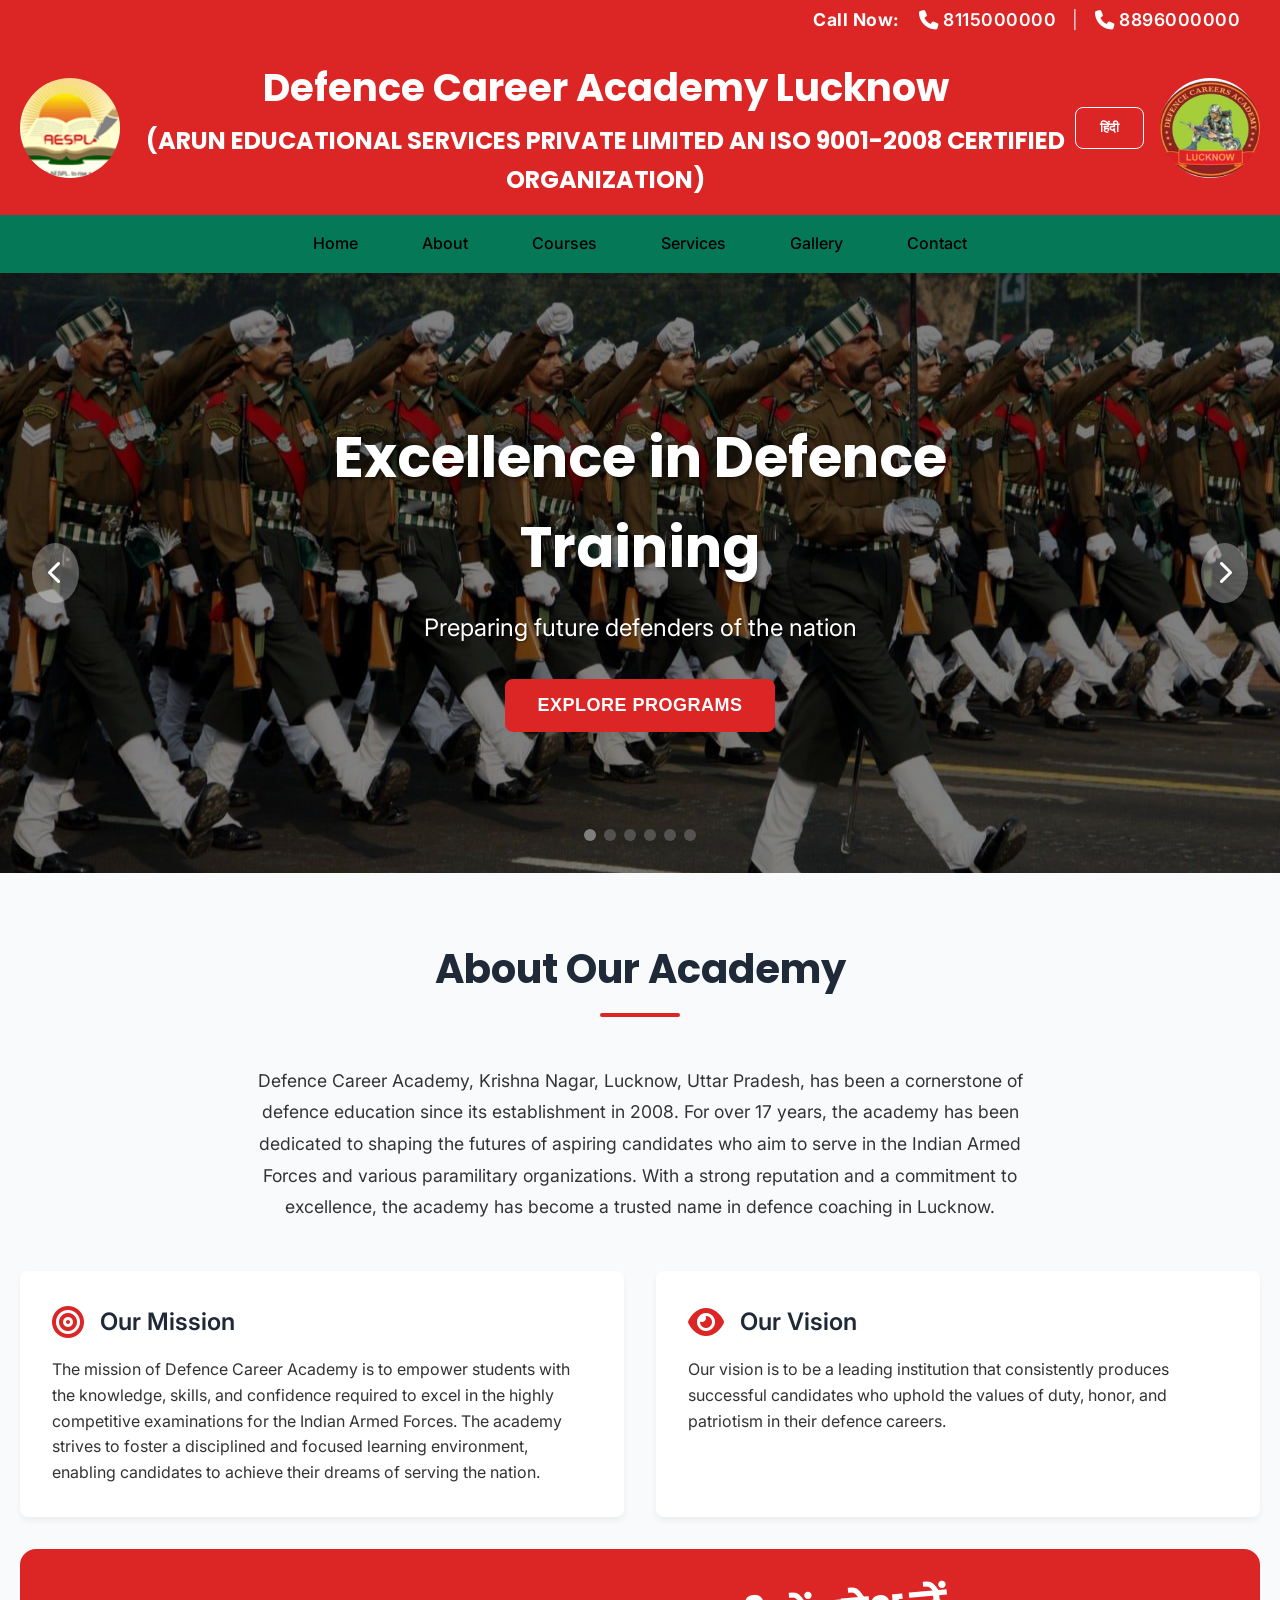
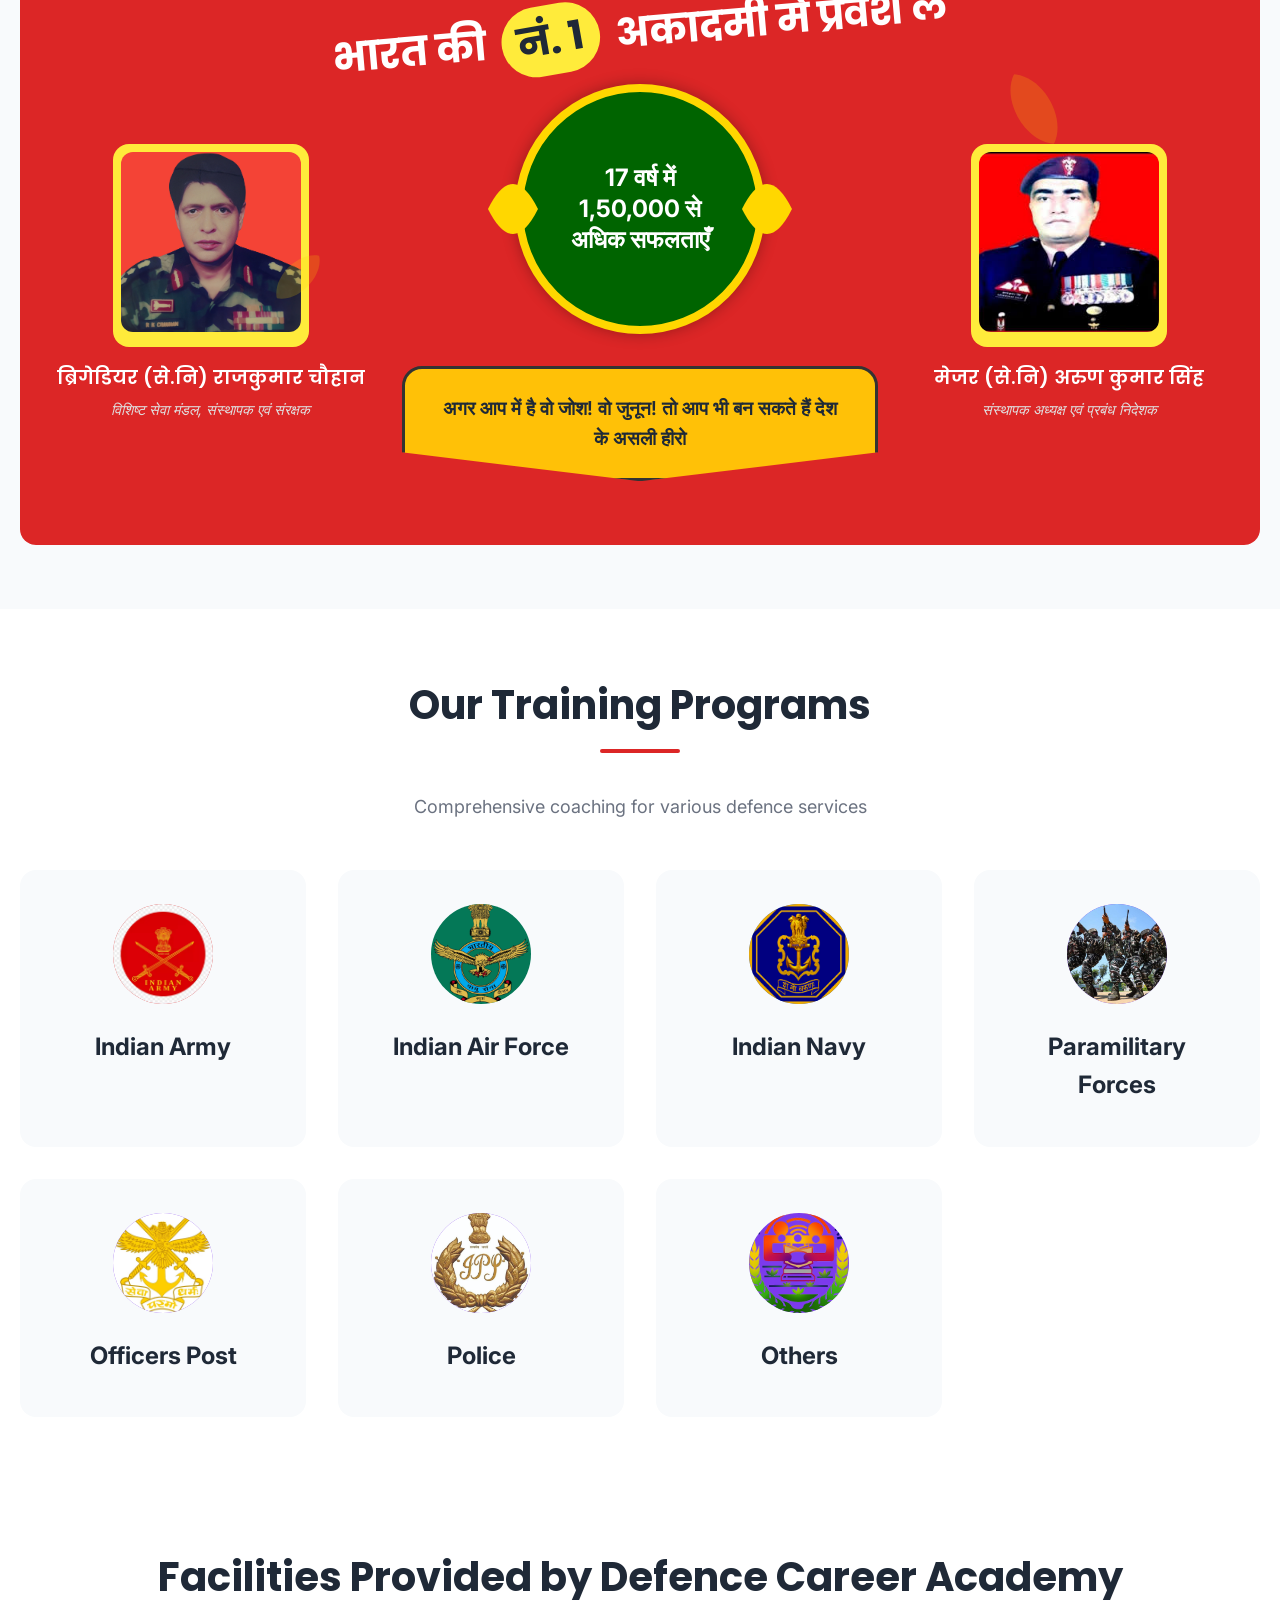
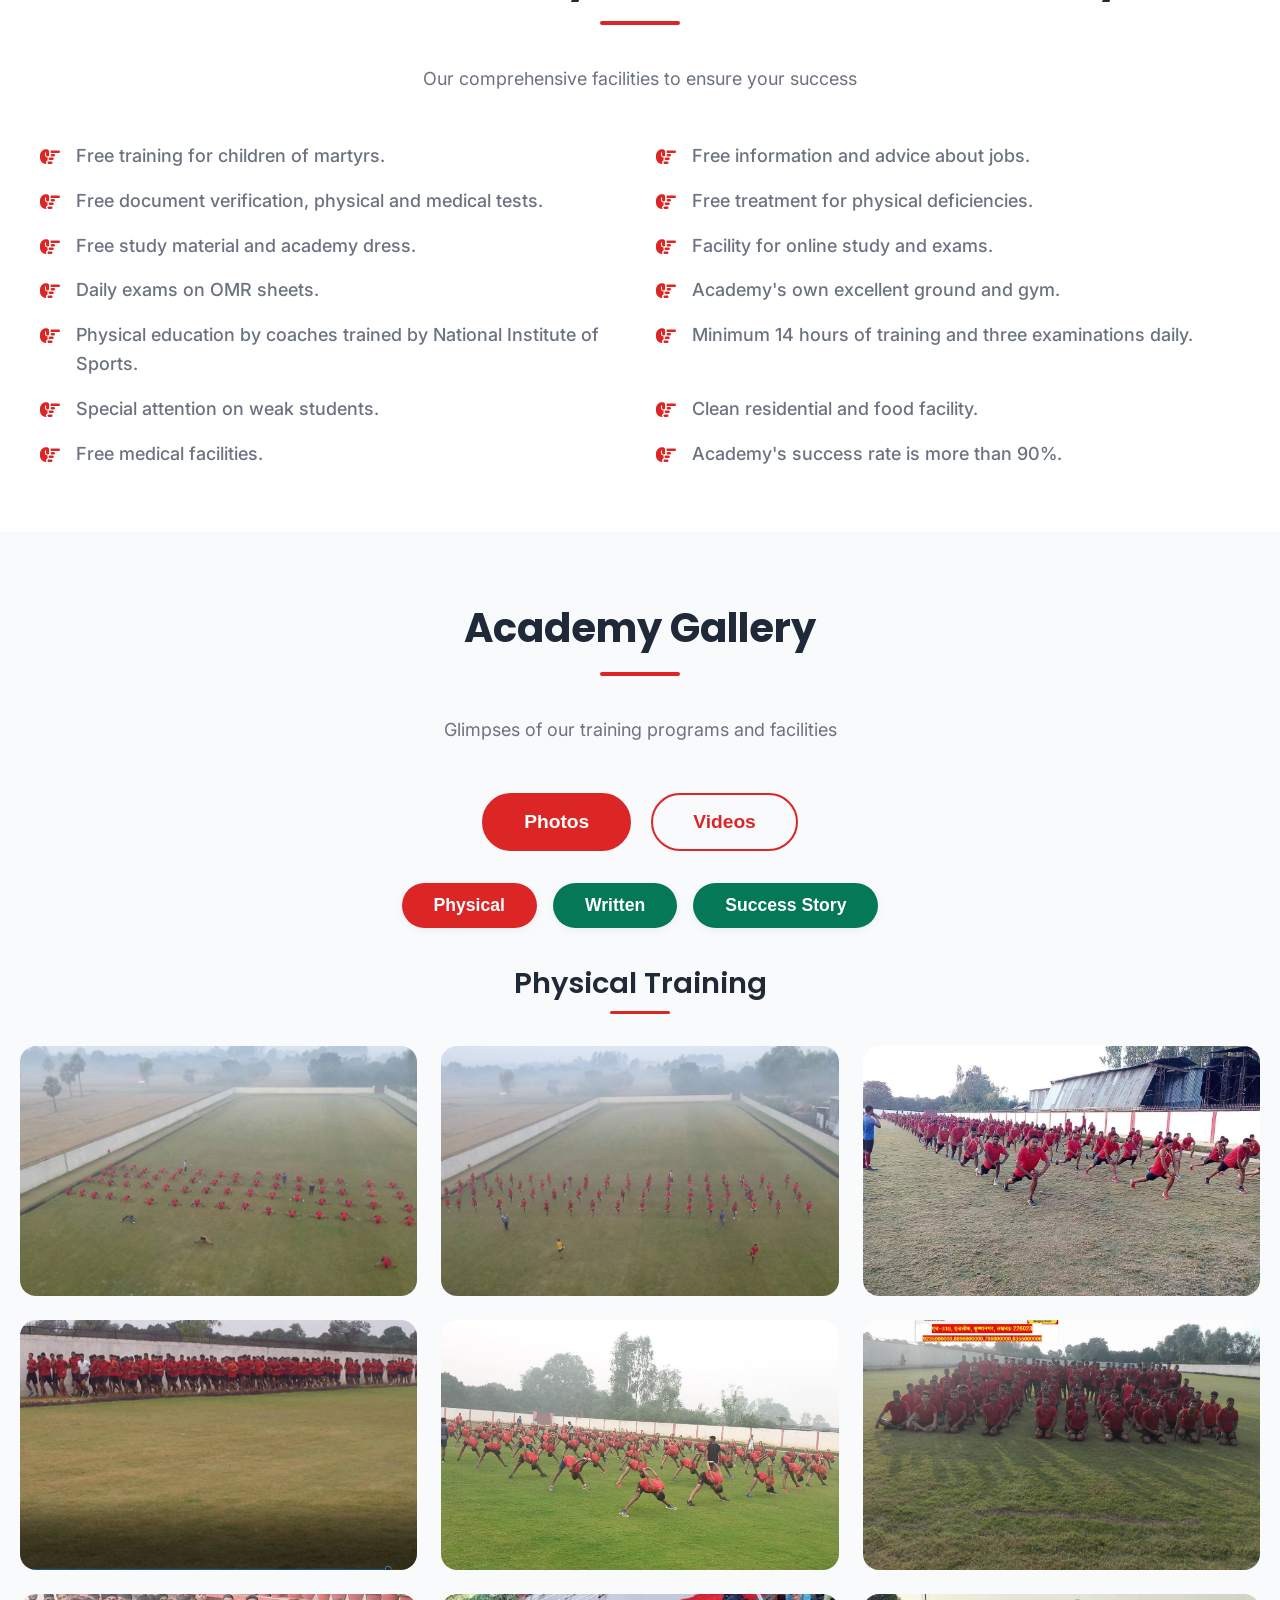
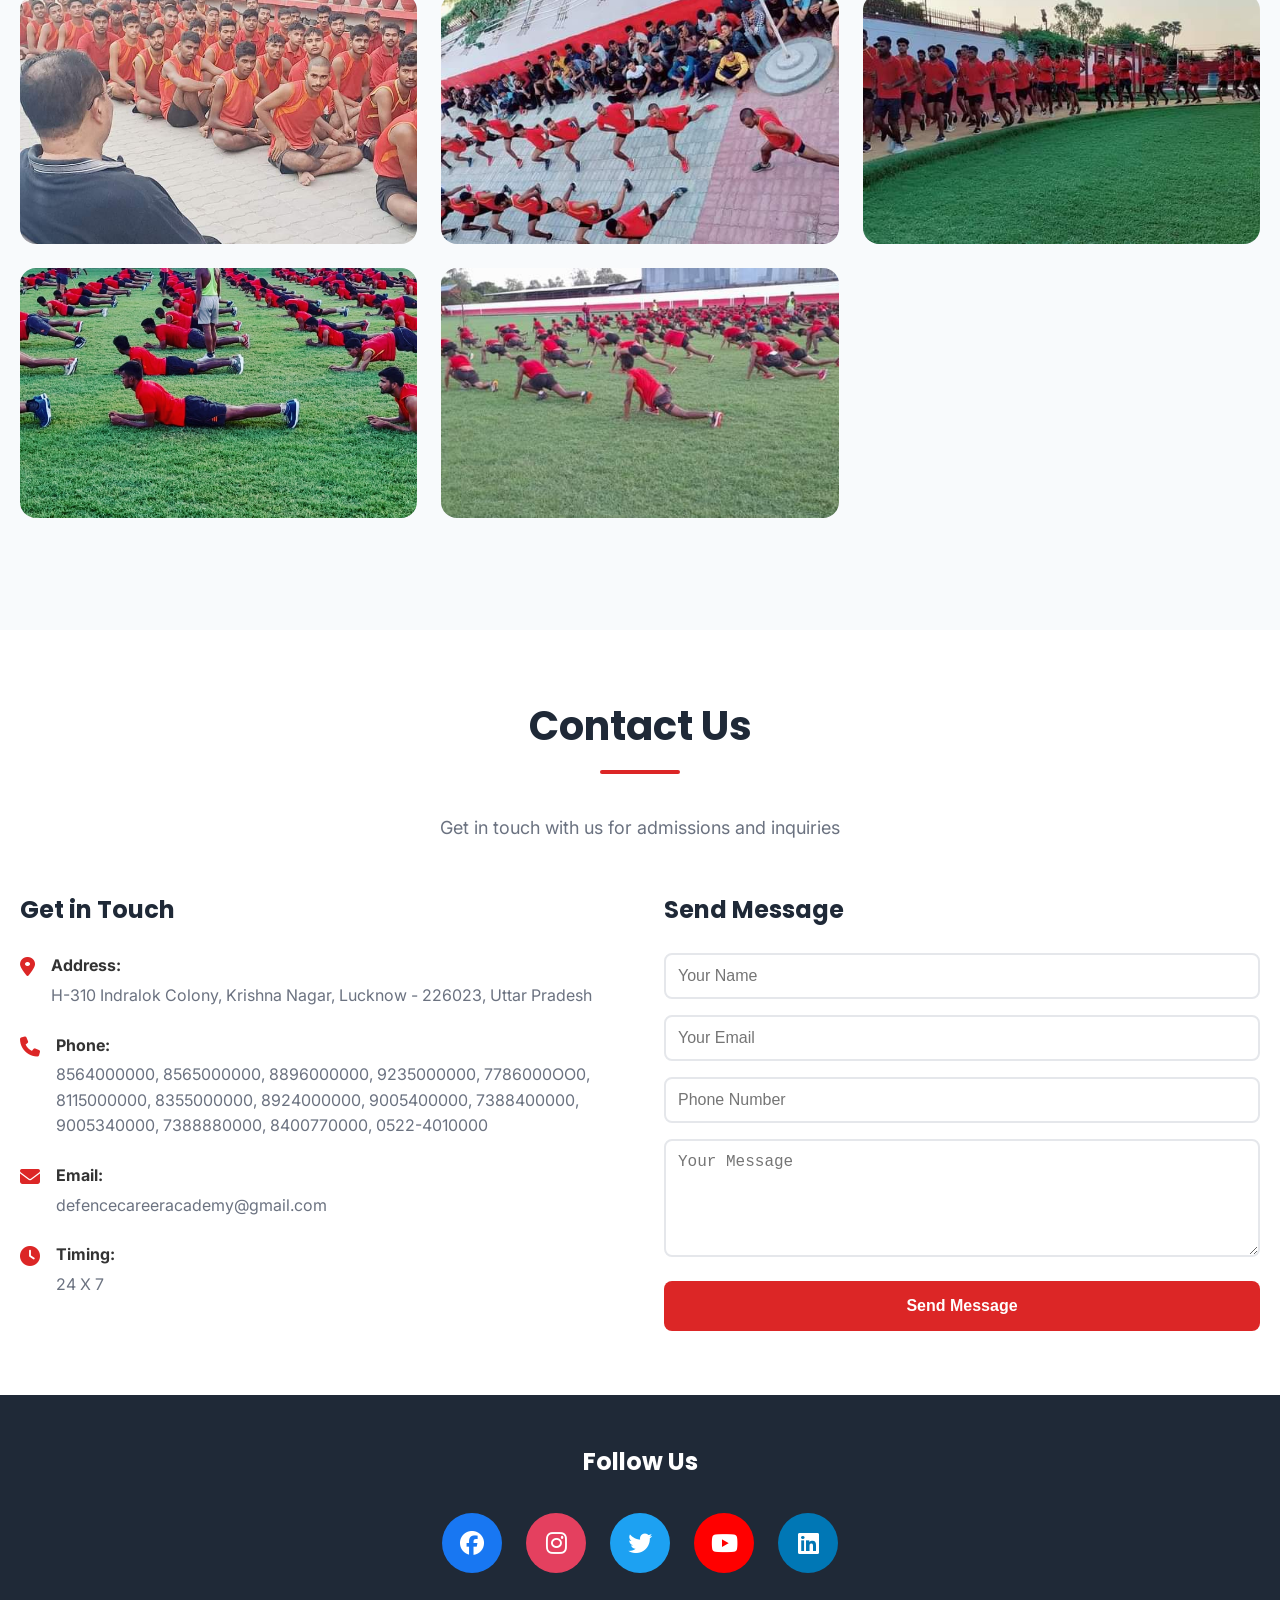
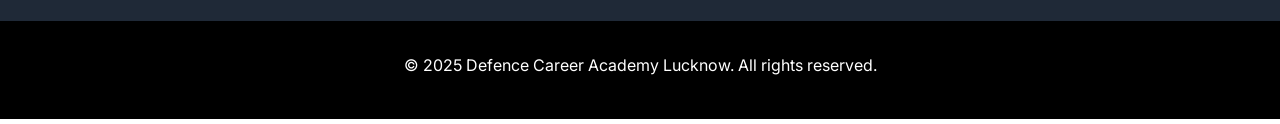
==== index.html @ 251915fc "style updated" ====
<!DOCTYPE html>
<html lang="en">
<head>
    <meta charset="UTF-8">
    <meta name="viewport" content="width=device-width, initial-scale=1.0">
    <title>Defence Career Academy Lucknow </title>
    <meta name="description" content="Defence Career Academy Lucknow(dca lucknow) offers comprehensive coaching for NDA, CDS,Army,Navy,Airforce, AFCAT, and SSB. Join India's premier defence training institute with expert faculty and world-class facilities and Excellence in Defence Training.">
    <link href="https://fonts.googleapis.com/css2?family=Poppins:wght@300;400;500;600;700&family=Inter:wght@300;400;500;600&display=swap" rel="stylesheet">
    <link rel="stylesheet" href="https://cdnjs.cloudflare.com/ajax/libs/font-awesome/6.4.0/css/all.min.css">
    <link rel="stylesheet" href="styles.css">
    <link rel="stylesheet" href="responsive.css">
</head>
<body>
    <!-- Call Now Bar -->
    <div class="call-now-bar">
        <span class="call-now-label">Call Now:</span>
        <a href="tel:8115000000" class="call-link"><i class="fas fa-phone"></i> 8115000000</a>
        <span class="call-separator">|</span>
        <a href="tel:8896000000" class="call-link"><i class="fas fa-phone"></i> 8896000000</a>
    </div>

    <!-- Header -->
    <header class="header">
        <div class="container">
            <div class="header-content">
                <!-- Left Logo and Academy Name -->
                <div class="header-left">
                    <div class="header-logos">
                        <img src="AESPL.jpg" 
                             alt="Defence Academy Logo" class="logo">
                        <img src="dcalogo1.png" 
                             alt="Logo" class="logo logo-mobile">
                    </div>
                    <div class="academy-info">
                        <h1 class="academy-name" data-en="Defence Career Academy Lucknow" data-hi="डिफेन्स कैरियर अकादमी लखनऊ">Defence Career Academy Lucknow</h1>
                        <p class="academy-company" data-en="(ARUN EDUCATIONAL SERVICES PRIVATE LIMITED AN ISO 9001-2008 CERTIFIED ORGANIZATION)" data-hi="(अरुण एजूकेशनल सर्विसेस प्रा० लिए लखनऊ का उपक्रम AN ISO 9001-2008 प्रमाणित संस्था)">(ARUN EDUCATIONAL SERVICES PRIVATE LIMITED AN ISO 9001-2008 CERTIFIED ORGANIZATION)</p>
                    </div>
                </div>
                
                <!-- Language Toggle & Right Logo -->
                <div class="header-right">
                    <button id="languageToggle" class="language-btn">हिंदी</button>
                    <img src="dcalogo1.png" 
                         alt=" Logo" class="logo logo-desktop">
                    
                </div>
            </div>
        </div>
    </header>

    <!-- Navigation -->
    <nav class="navbar">
        <div class="container">
            <button class="menu-toggle" id="menu-toggle" aria-label="Toggle navigation">
                <i class="fas fa-bars"></i>
            </button>
            <ul class="nav-links" id="nav-links">
                <li><a href="#home" data-en="Home" data-hi="होम">Home</a></li>
                <li><a href="#about" data-en="About" data-hi="हमारे बारे में">About</a></li>
                <li><a href="#courses" data-en="Courses" data-hi="पाठ्यक्रम">Courses</a></li>
                <li><a href="#services" data-en="Services" data-hi="सेवाएं">Services</a></li>
                <li><a href="#gallery" data-en="Gallery" data-hi="गैलरी">Gallery</a></li>
                <li><a href="#contact" data-en="Contact" data-hi="संपर्क">Contact</a></li>
            </ul>
        </div>
    </nav>

    <!-- Image Slider -->
    <section id="home" class="slider-section">
        <div class="slider-container">
            <div class="slide active" style="background-image: url('indianarmy1.jpg')">
                <div class="slide-overlay">
                    <div class="slide-content">
                        <h2 class="slide-title" data-en="Excellence in Defence Training" data-hi="रक्षा प्रशिक्षण में उत्कृष्टता">Excellence in Defence Training</h2>
                        <p class="slide-subtitle" data-en="Preparing future defenders of the nation" data-hi="राष्ट्र के भावी रक्षकों को तैयार करना">Preparing future defenders of the nation</p>
                        <button class="slide-btn btn-red" data-en="Explore Programs" data-hi="कार्यक्रम देखें" onclick="scrollToSection('contact')">Explore Programs</button>
                    </div>
                </div>
            </div>
            <div class="slide" style="background-image: url('inidannavy1.jpg')">
                <div class="slide-overlay">
                    <div class="slide-content">
                        <h2 class="slide-title" data-en="Strategic Leadership" data-hi="रणनीतिक नेतृत्व">Strategic Leadership</h2>
                        <p class="slide-subtitle" data-en="Building tomorrow's military leaders" data-hi="कल के सैन्य नेताओं का निर्माण">Building tomorrow's military leaders</p>
                        <button class="slide-btn btn-green" data-en="Join Academy" data-hi="अकादमी में शामिल हों" onclick="scrollToSection('contact')">Join Academy</button>
                    </div>
                </div>
            </div>
            <div class="slide" style="background-image: url('parasf.png')">
                <div class="slide-overlay">
                    <div class="slide-content">
                        <h2 class="slide-title" data-en="Excellence in Defence Training" data-hi="रक्षा प्रशिक्षण में उत्कृष्टता">Excellence in Defence Training</h2>
                        <p class="slide-subtitle" data-en="Preparing future defenders of the nation" data-hi="राष्ट्र के भावी रक्षकों को तैयार करना">Preparing future defenders of the nation</p>
                        <button class="slide-btn btn-red" data-en="Explore Programs" data-hi="कार्यक्रम देखें" onclick="scrollToSection('contact')">Explore Programs</button>
                    </div>
                </div>
            </div>
            <div class="slide" style="background-image: url('inidannavy2.jpg')">
                <div class="slide-overlay">
                    <div class="slide-content">
                        <h2 class="slide-title" data-en="World-Class Facilities" data-hi="विश्व स्तरीय सुविधाएं">World-Class Facilities</h2>
                        <p class="slide-subtitle" data-en="State-of-the-art infrastructure for comprehensive training" data-hi="व्यापक प्रशिक्षण के लिए अत्याधुनिक बुनियादी ढांचा">State-of-the-art infrastructure for comprehensive training</p>
                        <button class="slide-btn btn-dark" data-en="Take Tour" data-hi="दौरा करें" onclick="scrollToSection('contact')">Take Tour</button>
                    </div>
                </div>
            </div>
            <div class="slide" style="background-image: url('inidannavy3.jpg')">
                <div class="slide-overlay">
                    <div class="slide-content">
                        <h2 class="slide-title" data-en="Excellence in Defence Training" data-hi="रक्षा प्रशिक्षण में उत्कृष्टता">Excellence in Defence Training</h2>
                        <p class="slide-subtitle" data-en="Preparing future defenders of the nation" data-hi="राष्ट्र के भावी रक्षकों को तैयार करना">Preparing future defenders of the nation</p>
                        <button class="slide-btn btn-red" data-en="Explore Programs" data-hi="कार्यक्रम देखें" onclick="scrollToSection('contact')">Explore Programs</button>
                    </div>
                </div>
            </div>
            <div class="slide" style="background-image: url('iaf.png')">
                <div class="slide-overlay">
                    <div class="slide-content">
                        <h2 class="slide-title" data-en="Strategic Leadership" data-hi="रणनीतिक नेतृत्व">Strategic Leadership</h2>
                        <p class="slide-subtitle" data-en="Building tomorrow's military leaders" data-hi="कल के सैन्य नेताओं का निर्माण">Building tomorrow's military leaders</p>
                        <button class="slide-btn btn-green" data-en="Join Academy" data-hi="अकादमी में शामिल हों" onclick="scrollToSection('contact')">Join Academy</button>
                    </div>
                </div>
            </div>
            
            <!-- Navigation arrows -->
            <button class="slider-nav prev" onclick="changeSlide(-1)">
                <i class="fas fa-chevron-left"></i>
            </button>
            <button class="slider-nav next" onclick="changeSlide(1)">
                <i class="fas fa-chevron-right"></i>
            </button>
            
            <!-- Dots indicator -->
            <div class="slider-dots" id="slider-dots">
                
            </div>
        </div>
    </section>

    <!-- About Section -->
    <section id="about" class="about-section">
        <div class="container">
            <div class="section-header">
                <h2 class="section-title" data-en="About Our Academy" data-hi="हमारी अकादमी के बारे में">About Our Academy</h2>
            </div>
            
            <div class="about-content">
                <div class="about-text">
                    <p data-en="Defence Career Academy, Krishna Nagar, Lucknow, Uttar Pradesh, has been a cornerstone of defence education since its establishment in 2008. For over 17 years, the academy has been dedicated to shaping the futures of aspiring candidates who aim to serve in the Indian Armed Forces and various paramilitary organizations. With a strong reputation and a commitment to excellence, the academy has become a trusted name in defence coaching in Lucknow." 
                       data-hi="डिफेंस कैरियर  अकादमी, कृष्णा नगर, लखनऊ, उत्तर प्रदेश, 2008 में अपनी स्थापना के बाद से ही रक्षा शिक्षा की आधारशिला रही है। 17 से अधिक वर्षों से, अकादमी उन इच्छुक उम्मीदवारों के भविष्य को आकार देने के लिए समर्पित है, जो भारतीय सशस्त्र बलों और विभिन्न अर्धसैनिक संगठनों में सेवा करने का लक्ष्य रखते हैं। एक मजबूत प्रतिष्ठा और उत्कृष्टता के प्रति प्रतिबद्धता के साथ, अकादमी लखनऊ में रक्षा कोचिंग में एक विश्वसनीय नाम बन गई है।">
                        Defence Career Academy, Krishna Nagar, Lucknow, Uttar Pradesh, has been a cornerstone of defence education since its establishment in 2008. For over 17 years, the academy has been dedicated to shaping the futures of aspiring candidates who aim to serve in the Indian Armed Forces and various paramilitary organizations. With a strong reputation and a commitment to excellence, the academy has become a trusted name in defence coaching in Lucknow.
                    </p>
                </div>

                <div class="mission-vision-grid">
                    <div class="mission-card">
                        <div class="card-header">
                            <i class="fas fa-bullseye"></i>
                            <h3 data-en="Our Mission" data-hi="हमारा मिशन">Our Mission</h3>
                        </div>
                        <p data-en="The mission of Defence Career Academy is to empower students with the knowledge, skills, and confidence required to excel in the highly competitive examinations for the Indian Armed Forces. The academy strives to foster a disciplined and focused learning environment, enabling candidates to achieve their dreams of serving the nation."
                           data-hi="डिफेंस कैरियर  अकादमी का मिशन छात्रों को भारतीय सशस्त्र बलों के लिए अत्यधिक प्रतिस्पर्धी परीक्षाओं में उत्कृष्टता प्राप्त करने के लिए आवश्यक ज्ञान, कौशल और आत्मविश्वास से सशक्त बनाना है। अकादमी एक अनुशासित और केंद्रित शिक्षण वातावरण को बढ़ावा देने का प्रयास करती है, जिससे उम्मीदवार राष्ट्र की सेवा करने के अपने सपनों को प्राप्त कर सकें।">
                            The mission of Defence Career Academy is to empower students with the knowledge, skills, and confidence required to excel in the highly competitive examinations for the Indian Armed Forces. The academy strives to foster a disciplined and focused learning environment, enabling candidates to achieve their dreams of serving the nation.
                        </p>
                    </div>

                    <div class="vision-card">
                        <div class="card-header">
                            <i class="fas fa-eye"></i>
                            <h3 data-en="Our Vision" data-hi="हमारा विजन">Our Vision</h3>
                        </div>
                        <p data-en="Our vision is to be a leading institution that consistently produces successful candidates who uphold the values of duty, honor, and patriotism in their defence careers."
                           data-hi="हमारा विजन एक अग्रणी संस्थान बनना है जो लगातार सफल उम्मीदवारों का उत्पादन करता है जो अपने रक्षा कैरियर  में कर्तव्य, सम्मान और देशभक्ति के मूल्यों को बनाए रखते हैं।">
                            Our vision is to be a leading institution that consistently produces successful candidates who uphold the values of duty, honor, and patriotism in their defence careers.
                        </p>
                    </div>
                </div>
            </div>
            
            <div class="faculty-grid">
                <div class="faculty-promo-container">
                    <div class="promo-heading">
                        <h2 data-en="Take Admission in India's No. 1 Academy" data-hi="भारत की नं. 1 अकादमी में प्रवेश लें">
                            भारत की <span class="promo-highlight">नं. 1</span> अकादमी में प्रवेश लें
                        </h2>
                    </div>

                    <div class="promo-main-grid">
                        <div class="faculty-member-promo">
                            <div class="faculty-image-container">
                                <img src="brigrajkumarchauhan.png" alt="Brig. Raj Kumar Chauhan" class="faculty-img-promo">
                            </div>
                            <div class="faculty-info">
                                <h3 class="faculty-name" data-en="Brig. (Retd.) Raj Kumar Chauhan" data-hi="ब्रिगेडियर (से.नि) राजकुमार चौहान">ब्रिगेडियर (से.नि) राजकुमार चौहान</h3>
                                <p class="faculty-title" data-en="Vishisht Seva Mandal, Founder & Patron" data-hi="विशिष्ट सेवा मंडल, संस्थापक एवं संरक्षक">विशिष्ट सेवा मंडल, संस्थापक एवं संरक्षक</p>
                            </div>
                        </div>
                
                        <div class="promo-middle-content">
                            <div class="promo-stats">
                                <p data-en="Over 1,50,000 successes in 17 years" data-hi="17 वर्ष में 1,50,000 से अधिक सफलताएँ">17 वर्ष में<br>1,50,000 से<br>अधिक सफलताएँ</p>
                            </div>
                            <div class="promo-motivation">
                                <p data-en="If you have that zeal! That passion! Then you too can become the real heroes of the country" data-hi="अगर आप में है वो जोश! वो जुनून! तो आप भी बन सकते हैं देश के असली हीरो">अगर आप में है वो जोश! वो जुनून! तो आप भी बन सकते हैं देश के असली हीरो</p>
                            </div>
                        </div>
                
                        <div class="faculty-member-promo">
                            <div class="faculty-image-container">
                                <img src="majorsir.png" alt="Major Arun Kumar Singh" class="faculty-img-promo">
                            </div>
                            <div class="faculty-info">
                                <h3 class="faculty-name" data-en="Major (Retd.) Arun Kumar Singh" data-hi="मेजर (से.नि) अरुण कुमार सिंह">मेजर (से.नि) अरुण कुमार सिंह</h3>
                                <p class="faculty-title" data-en="Founder Chairman & Managing Director" data-hi="संस्थापक अध्यक्ष एवं प्रबंध निदेशक">संस्थापक अध्यक्ष एवं प्रबंध निदेशक</p>
                            </div>
                        </div>
                    </div>
                </div>
            </div>
        </div>
    </section>

    <!-- Courses Section -->
    <section id="courses" class="courses-section">
        <div class="container">
            <div class="section-header">
                <h2 class="section-title" data-en="Our Training Programs" data-hi="हमारे प्रशिक्षण कार्यक्रम">Our Training Programs</h2>
                <p class="section-subtitle" data-en="Comprehensive coaching for various defence services" data-hi="विभिन्न रक्षा सेवाओं के लिए व्यापक कोचिंग">Comprehensive coaching for various defence services</p>
            </div>
            
            <div class="courses-grid">
                <div class="course-card" onclick="openCourseModal('army')">
                    <div class="course-icon bg-red">
                        <img src="inidanarmy.png"/>
                    </div>
                    <h3 class="course-name">Indian Army</h3>
                    <p class="course-full-name" data-en="Indian Army" data-hi="भारतीय थलसेना">Indian Army</p>
                </div>
                
                <div class="course-card" onclick="openCourseModal('airforce')">
                    <div class="course-icon bg-green">
                        <img src="indianairforce.png"/>
                    </div>
                    <h3 class="course-name">Indian Air Force</h3>
                    <p class="course-full-name" data-en="Indian Air Force" data-hi="भारतीय वायु सेना">Indian Air Force</p>
                </div>
                
                <div class="course-card" onclick="openCourseModal('navy')">
                    <div class="course-icon bg-blue">
                        <img src="inidannavy.png"/>
                    </div>
                    <h3 class="course-name">Indian Navy</h3>
                    <p class="course-full-name" data-en="Indian Navy" data-hi="भारतीय नौसेना">Indian Navy</p>
                </div>
                
                <div class="course-card" onclick="openCourseModal('paramilitary')">
                    <div class="course-icon bg-purple">
                        <img src="paramilitiary.png"/>
                    </div>
                    <h3 class="course-name">Paramilitary Forces</h3>
                    <p class="course-full-name" data-en="Paramilitary Forces" data-hi="अर्धसैनिक बल">Paramilitary Forces</p>
                </div>
                <div class="course-card" onclick="openCourseModal('officers')">
                    <div class="course-icon bg-purple">
                        <img src="National_Defence_Academy_NDA.png"/>
                    </div>
                    <h3 class="course-name">Officers Post</h3>
                    <p class="course-full-name" data-en="Officers Post" data-hi="अधिकारी पद">Officers Post</p>
                </div>

                <div class="course-card" onclick="openCourseModal('police')">
                    <div class="course-icon bg-purple">
                        <img src="Indian_Police_service.jpg"/>
                    </div>
                    <h3 class="course-name">Police</h3>
                    <p class="course-full-name" data-en="Police" data-hi="पुलिस">Police</p>
                </div>

                <div class="course-card" onclick="openCourseModal('others')">
                    <div class="course-icon bg-purple">
                        <img src="Jawahar_Navodaya_Vidyalaya_logo.png"/>
                    </div>
                    <h3 class="course-name">Others</h3>
                    <p class="course-full-name" data-en="Others" data-hi="अन्य">Others</p>
                </div>
            </div>
        </div>
    </section>

    <!-- Services Section -->
    <section id="services" class="courses-section">
        <div class="container">
            <div class="section-header">
                <h2 class="section-title" data-en="Facilities Provided by Defence Career Academy" data-hi="डिफेन्स कॅरियर अकादमी द्वारा प्रदत्त सुविधाएँ">Facilities Provided by Defence Career Academy</h2>
                <p class="section-subtitle" data-en="Our comprehensive facilities to ensure your success" data-hi="आपकी सफलता सुनिश्चित करने के लिए हमारी व्यापक सुविधाएँ">Our comprehensive facilities to ensure your success</p>
            </div>
            <ul class="services-list">
                <li><i class="fas fa-hand-point-right"></i><span data-en="Free training for children of martyrs." data-hi="शहीदों के बच्चे को मुफ्त प्रशिक्षण।">Free training for children of martyrs.</span></li>
                <li><i class="fas fa-hand-point-right"></i><span data-en="Free information and advice about jobs." data-hi="नौकरियों के बारे में मुफ्त जानकारी तथा सलाह।">Free information and advice about jobs.</span></li>
                <li><i class="fas fa-hand-point-right"></i><span data-en="Free document verification, physical and medical tests." data-hi="कागजों की जाँच शारीरिक तथा स्वास्थ्य परीक्षण मुफ्त।">Free document verification, physical and medical tests.</span></li>
                <li><i class="fas fa-hand-point-right"></i><span data-en="Free treatment for physical deficiencies." data-hi="शारीरिक कमियों का इलाज मुफ्त।">Free treatment for physical deficiencies.</span></li>
                <li><i class="fas fa-hand-point-right"></i><span data-en="Free study material and academy dress." data-hi="पाठन सामग्री तथा अकादमी की ड्रेस मुफ्त।">Free study material and academy dress.</span></li>
                <li><i class="fas fa-hand-point-right"></i><span data-en="Facility for online study and exams." data-hi="ऑन लाइन पढ़ने तथा परीक्षा देने की व्यवस्था।">Facility for online study and exams.</span></li>
                <li><i class="fas fa-hand-point-right"></i><span data-en="Daily exams on OMR sheets." data-hi="रोज ओ०एम०आर० सीट पर परीक्षा का आयोजन।">Daily exams on OMR sheets.</span></li>
                <li><i class="fas fa-hand-point-right"></i><span data-en="Academy's own excellent ground and gym." data-hi="अकादमी का अपना शानदार ग्राउण्ड तथा जिम।">Academy's own excellent ground and gym.</span></li>
                <li><i class="fas fa-hand-point-right"></i><span data-en="Physical education by coaches trained by National Institute of Sports." data-hi="राष्ट्रीय खेल संस्थान द्वारा प्रशिक्षित प्रशिक्षकों द्वारा शारीरिक शिक्षा का आयोजन तथा अभ्यास।">Physical education by coaches trained by National Institute of Sports.</span></li>
                <li><i class="fas fa-hand-point-right"></i><span data-en="Minimum 14 hours of training and three examinations daily." data-hi="रोज कम से कम 14 घण्टे का प्रशिक्षण तथा तीन परीक्षाएँ।">Minimum 14 hours of training and three examinations daily.</span></li>
                <li><i class="fas fa-hand-point-right"></i><span data-en="Special attention on weak students." data-hi="कमजोर छात्रों पर विशेष ध्यान।">Special attention on weak students.</span></li>
                <li><i class="fas fa-hand-point-right"></i><span data-en="Clean residential and food facility." data-hi="साफ सुथरी आवासीय तथा खाने की सुविधा।">Clean residential and food facility.</span></li>
                <li><i class="fas fa-hand-point-right"></i><span data-en="Free medical facilities." data-hi="मेडिकल सुविधा मुफ्त।">Free medical facilities.</span></li>
                <li><i class="fas fa-hand-point-right"></i><span data-en="Academy's success rate is more than 90%." data-hi="अकादमी का सफलता प्रतिशत 90% से ज्यादा।">Academy's success rate is more than 90%.</span></li>
            </ul>
        </div>
    </section>

    <!-- Gallery Section -->
    <section id="gallery" class="gallery-section">
        <div class="container">
            <div class="section-header">
                <h2 class="section-title" data-en="Academy Gallery" data-hi="अकादमी गैलरी">Academy Gallery</h2>
                <p class="section-subtitle" data-en="Glimpses of our training programs and facilities" data-hi="हमारे प्रशिक्षण कार्यक्रमों और सुविधाओं की झलक">Glimpses of our training programs and facilities</p>
            </div>

            <div class="gallery-tabs">
                <button class="tab-btn active" onclick="showGallery('photos')">Photos</button>
                <button class="tab-btn" onclick="showGallery('videos')">Videos</button>
            </div>
            
            <div id="photos-gallery" class="gallery-content active">
                <div class="photo-tabs">
                    <button class="photo-tab-btn active" onclick="showPhotoSection('physical')">Physical</button>
                    <button class="photo-tab-btn" onclick="showPhotoSection('written')">Written</button>
                    <button class="photo-tab-btn" onclick="showPhotoSection('success')">Success Story</button>
                </div>
                <div class="gallery-subsection photo-section" id="physical-section">
                    <h3 class="subsection-title" data-en="Physical Training" data-hi="शारीरिक प्रशिक्षण">Physical Training</h3>
                    <div class="gallery-grid">
                        <div class="gallery-item" onclick="openLightbox('img1.jpeg')">
                            <img src="img1.jpeg" alt="Physical Training">
                        </div>
                        <div class="gallery-item" onclick="openLightbox('img2.jpeg')">
                            <img src="img2.jpeg" alt="Physical Training">
                        </div>
                        <div class="gallery-item" onclick="openLightbox('img3.jpeg')">
                            <img src="img3.jpeg" alt="Physical Training">
                        </div>
                        <div class="gallery-item" onclick="openLightbox('img4.jpeg')">
                            <img src="img4.jpeg" alt="Physical Training">
                        </div>
                        <div class="gallery-item" onclick="openLightbox('img6.jpeg')">
                            <img src="img6.jpeg" alt="Physical Training">
                        </div>
                        <div class="gallery-item" onclick="openLightbox('img8.jpeg')">
                            <img src="img8.jpeg" alt="Physical Training">
                        </div>
                        <div class="gallery-item" onclick="openLightbox('img12.jpeg')">
                            <img src="img12.jpeg" alt="Physical Training">
                        </div>
                        <div class="gallery-item" onclick="openLightbox('img15.jpeg')">
                            <img src="img15.jpeg" alt="Physical Training">
                        </div>
                        <div class="gallery-item" onclick="openLightbox('img16.jpeg')">
                            <img src="img16.jpeg" alt="Physical Training">
                        </div>
                        <div class="gallery-item" onclick="openLightbox('img17.jpeg')">
                            <img src="img17.jpeg" alt="Physical Training">
                        </div>
                         <div class="gallery-item" onclick="openLightbox('img21.jpeg')">
                            <img src="img21.jpeg" alt="Physical Training">
                        </div>
                    </div>
                </div>

                <div class="gallery-subsection photo-section" id="written-section" style="display:none;">
                    <h3 class="subsection-title" data-en="Written Exam Preparation" data-hi="लिखित परीक्षा की तैयारी">Written Exam Preparation</h3>
                    <div class="gallery-grid">
                        <div class="gallery-item" onclick="openLightbox('img5.jpeg')">
                            <img src="img5.jpeg" alt="Written Exam Preparation">
                        </div>
                        <div class="gallery-item" onclick="openLightbox('img7.jpeg')">
                            <img src="img7.jpeg" alt="Written Exam Preparation">
                        </div>
                        <div class="gallery-item" onclick="openLightbox('img9.jpeg')">
                            <img src="img9.jpeg" alt="Written Exam Preparation">
                        </div>
                        <div class="gallery-item" onclick="openLightbox('img10.jpeg')">
                            <img src="img10.jpeg" alt="Written Exam Preparation">
                        </div>
                        <div class="gallery-item" onclick="openLightbox('img18.jpeg')">
                            <img src="img18.jpeg" alt="Written Exam Preparation">
                        </div>
                         <div class="gallery-item" onclick="openLightbox('img19.jpeg')">
                            <img src="img19.jpeg" alt="Written Exam Preparation">
                        </div>
                         <div class="gallery-item" onclick="openLightbox('img20.jpeg')">
                            <img src="img20.jpeg" alt="Written Exam Preparation">
                        </div>
                    </div>
                </div>

                <div class="gallery-subsection photo-section" id="success-section" style="display:none;">
                    <h3 class="subsection-title" data-en="Success Stories" data-hi="सफलता की कहानियाँ">Success Stories</h3>
                    <div class="gallery-grid">
                        <div class="gallery-item" onclick="openLightbox('img11.jpeg')">
                            <img src="img11.jpeg" alt="Success Story">
                            <!-- <div class="gallery-item-overlay"><h4>Cadet Name</h4><p>Selected in NDA</p></div> -->
                        </div>
                        <div class="gallery-item" onclick="openLightbox('img13.jpeg')">
                            <img src="img13.jpeg" alt="Success Story">
                            <!-- <div class="gallery-item-overlay"><h4>Cadet Name</h4><p>Selected in IMA</p></div> -->
                        </div>
                        <div class="gallery-item" onclick="openLightbox('img14.jpeg')">
                            <img src="img14.jpeg" alt="Success Story">
                            <!-- <div class="gallery-item-overlay"><h4>Cadet Name</h4><p>Selected in Air Force</p></div> -->
                        </div>
                        <div class="gallery-item" onclick="openLightbox('img22.jpeg')">
                            <img src="img22.jpeg" alt="Success Story">
                            <!-- <div class="gallery-item-overlay"><h4>Cadet Name</h4><p>Selected in Navy</p></div> -->
                        </div>
                        <div class="gallery-item" onclick="openLightbox('img23.jpeg')">
                            <img src="img23.jpeg" alt="Success Story">
                            <!-- <div class="gallery-item-overlay"><h4>Cadet Name</h4><p>Selected in CDS</p></div> -->
                        </div>
                        <div class="gallery-item" onclick="openLightbox('img24.jpeg')">
                            <img src="img24.jpeg" alt="Success Story">
                            <!-- <div class="gallery-item-overlay"><h4>Cadet Name</h4><p>Selected in AFCAT</p></div> -->
                        </div>
                        <div class="gallery-item" onclick="openLightbox('img25.jpeg')">
                            <img src="img25.jpeg" alt="Success Story">
                            <!-- <div class="gallery-item-overlay"><h4>Cadet Name</h4><p>Selected in Army</p></div> -->
                        </div>
                    </div>
                </div>
            </div>

            <div id="videos-gallery" class="gallery-content">
                <div class="gallery-grid video-grid">
                    <!-- Replace with your Google Drive file IDs and thumbnails -->
                    <div class="gallery-item video-item" onclick="openVideoModal('1yeOhaZwHOLOw1A4p9vU_zi4sxpiq7ltz')">
                        <img src="img1.jpeg" alt="Video Thumbnail 1">
                        <div class="play-icon"><i class="fas fa-play"></i></div>
                    </div>
                    <div class="gallery-item video-item" onclick="openVideoModal('1ypaR2ioHNx1dLivwbmOjsQ29qnmClbMJ')">
                        <img src="img2.jpeg" alt="Video Thumbnail 2">
                        <div class="play-icon"><i class="fas fa-play"></i></div>
                    </div>
                    </div>
                </div>
            </div>
        </div>
    </section>

    <!-- Contact Section -->
    <section id="contact" class="contact-section">
        <div class="container">
            <div class="section-header">
                <h2 class="section-title" data-en="Contact Us" data-hi="संपर्क करें">Contact Us</h2>
                <p class="section-subtitle" data-en="Get in touch with us for admissions and inquiries" data-hi="प्रवेश और पूछताछ के लिए हमसे संपर्क करें">Get in touch with us for admissions and inquiries</p>
            </div>
            
            <div class="contact-grid">
                <div class="contact-info">
                    <h3 class="contact-heading" data-en="Get in Touch" data-hi="संपर्क में रहें">Get in Touch</h3>
                    
                    <div class="contact-item">
                        <i class="fas fa-map-marker-alt"></i>
                        <div>
                            <strong data-en="Address:" data-hi="पता:">Address:</strong>
                            <p data-en="H-310 Indralok Colony, Krishna Nagar, Lucknow - 226023, Uttar Pradesh" data-hi="एच-310 इंद्रलोक कॉलोनी, कृष्णा नगर, लखनऊ - 226023, उत्तर प्रदेश">H-310 Indralok Colony, Krishna Nagar, Lucknow - 226023, Uttar Pradesh</p>
                        </div>
                    </div>
                    
                    <div class="contact-item">
                        <i class="fas fa-phone"></i>
                        <div>
                            <strong data-en="Phone:" data-hi="फोन:">Phone:</strong>
                            <p>8564000000,
                                8565000000,
                                8896000000,
                                9235000000,
                                7786000OO0,
                                8115000000,
                                8355000000,
                                8924000000,
                                9005400000,
                                7388400000,
                                9005340000,
                                7388880000,
                                8400770000,
                                0522-4010000</p>
                        </div>
                    </div>
                    
                    <div class="contact-item">
                        <i class="fas fa-envelope"></i>
                        <div>
                            <strong data-en="Email:" data-hi="ईमेल:">Email:</strong>
                            <p>defencecareeracademy@gmail.com</p>
                        </div>
                    </div>
                    
                    <div class="contact-item">
                        <i class="fas fa-clock"></i>
                        <div>
                            <strong data-en="Timing:" data-hi="समय:">Timing:</strong>
                            <p data-en="24 X 7" data-hi="24 X 7">24 X 7</p>
                        </div>
                    </div>
                </div>
                
                <div class="contact-form">
                    <h3 class="contact-heading" data-en="Send Message" data-hi="संदेश भेजें">Send Message</h3>
                    
                    <form id="contactForm">
                        <input type="text" placeholder="Your Name" data-placeholder-en="Your Name" data-placeholder-hi="आपका नाम" required>
                        <input type="email" placeholder="Your Email" data-placeholder-en="Your Email" data-placeholder-hi="आपका ईमेल" required>
                        <input type="tel" placeholder="Phone Number" data-placeholder-en="Phone Number" data-placeholder-hi="फोन नंबर" required>
                        <textarea rows="5" placeholder="Your Message" data-placeholder-en="Your Message" data-placeholder-hi="आपका संदेश" required></textarea>
                        <button type="submit" class="submit-btn" data-en="Send Message" data-hi="संदेश भेजें">Send Message</button>
                    </form>
                </div>
            </div>
        </div>
    </section>

    <!-- Social Media Section -->
    <section class="social-section">
        <div class="container">
            <h3 class="social-title" data-en="Follow Us" data-hi="हमें फॉलो करें">Follow Us</h3>
            <div class="social-links">
                <a href="https://www.facebook.com/www.aespl.edu.in/" class="social-link facebook" target="blank"><i class="fab fa-facebook"></i></a>
                <a href="https://www.instagram.com/majorarunsingh/?hl=en" class="social-link instagram" target="blank"><i class="fab fa-instagram"></i></a>
                <a href="https://x.com/ssbcoaching" class="social-link twitter" target="blank"><i class="fab fa-twitter"></i></a>
                <a href="https://youtube.com/@defencecareeracademyofficial?si=wQ_7cWwsjEr9iF-L" class="social-link youtube" target="blank"><i class="fab fa-youtube"></i></a>
                <a href="https://www.linkedin.com/in/major-arun-singh-7867241b3?utm_source=share&utm_campaign=share_via&utm_content=profile&utm_medium=android_app" class="social-link linkedin" target="blank"><i class="fab fa-linkedin"></i></a>
            </div>
        </div>
    </section>

    <!-- Footer -->
    <footer class="footer">
        <div class="container">
            <p data-en="© 2025 Defence Career Academy Lucknow. All rights reserved." data-hi="© 2025 डिफेन्स कैरियर अकादमी लखनऊ। सभी अधिकार सुरक्षित हैं।">© 2025 Defence Career Academy Lucknow. All rights reserved.</p>
            
        </div>
    </footer>

    <!-- Course Modal -->
    <div id="courseModal" class="modal">
        <div class="modal-content">
            <span class="close" onclick="closeCourseModal()">&times;</span>
            <h2 id="modalTitle"></h2>
            <div id="modalBody"></div>
        </div>
    </div>

    <!-- Lightbox -->
    <div id="lightbox" class="lightbox">
        <div class="lightbox-content">
            <span class="close" onclick="closeLightbox()">&times;</span>
            <img id="lightboxImage" src="" alt="">
        </div>
    </div>

    <!-- Video Modal -->
    <div id="videoModal" class="modal">
        <div class="modal-content">
            <span class="close" onclick="closeVideoModal()">&times;</span>
            <div class="video-container" id="video-player-container">
                <!-- YouTube video player will be embedded here -->
            </div>
        </div>
    </div>

    <script src="scripts.js"></script>
</body>
</html>
---- styles.css ----
/* Reset and Base Styles */
* {
    margin: 0;
    padding: 0;
    box-sizing: border-box;
}

html {
    font-size: 16px;
}

body {
    font-family: 'Inter', sans-serif;
    line-height: 1.6;
    color: #333;
    overflow-x: hidden;
}

.container {
    max-width: 1600px;
    margin: 0 auto;
    padding: 0 20px;
}

/* Color Variables */
:root {
    --academy-red: #dc2626;
    --academy-green: #047857;
    --academy-dark: #1f2937;
    --academy-light: #f8fafc;
    --text-light: #6b7280;
    --white: #ffffff;
    --black: #000000;
}

/* Header Styles */
.header {
    background: var(--academy-red);
    box-shadow: 0 4px 6px -1px rgba(0, 0, 0, 0.1);
    padding: 1rem 0;
    position: relative;
}

.header-content {
    display: flex;
    align-items: center;
    justify-content: space-between;
}

.header-left {
    display: flex;
    align-items: center;
    gap: 1rem;
    flex: 1;
}

.header-right {
    display: flex;
    align-items: center;
    gap: 1rem;
}

.logo {
    width: 100px;
    height: 100px;
    border-radius: 50%;
    object-fit: cover;
}

.header-logos {
    display: flex;
    align-items: center;
    gap: 1rem;
}

.logo-mobile {
    display: none;
}

.academy-info {
    flex: 1;
    text-align: center;
}

.academy-info h1 {
    font-family: 'Poppins', sans-serif;
    font-size: 2.4rem;
    font-weight: 700;
    color: var(--white);
    margin-bottom: 0.25rem;
}

.academy-info p {
    font-family: 'Poppins', sans-serif;
    color: var(--white);
    font-size: 1.5rem;
    font-weight: 700;
}

.language-btn {
    background: var(--academy-red);
    color: var(--white);
    border: 1px solid var(--white);
    padding: 0.75rem 1.5rem;
    border-radius: 0.5rem;
    font-weight: 600;
    cursor: pointer;
    transition: all 0.3s ease;
}

.language-btn:hover {
    background: #b91c1c;
    transform: translateY(-1px);
}

/* Menu Toggle Button for Mobile */
.menu-toggle {
    display: none; /* Hidden by default */
    background: none;
    border: none;
    color: white;
    font-size: 1.5rem;
    cursor: pointer;
    position: absolute;
    top: 1rem;
    left: 1rem;
    z-index: 1001;
}

/* Navigation Styles */
.navbar {
    background: var(--academy-green);
    position: sticky;
    top: 0;
    z-index: 50;
    box-shadow: 0 2px 4px rgba(0, 0, 0, 0.1);
}

.navbar .container {
    display: flex;
    justify-content: center;
    align-items: center;
    position: relative;
}

.nav-links {
    display: flex;
    list-style: none;
    gap: 2rem;
    padding: 1rem 0;
}

.nav-links a {
    color: var(--black);
    text-decoration: none;
    font-weight: 500;
    transition: color 0.3s ease;
    padding: 0.5rem 1rem;
    border-radius: 0.25rem;
}

.nav-links a:hover {
    color: #fecaca;
    background: rgba(255, 255, 255, 0.1);
}

/* Remove underline and bottom border from all nav menu items and their pseudo-elements */
nav a,
nav a:after,
nav a:before,
.menu a,
.menu a:after,
.menu a:before,
.navbar a,
.navbar a:after,
.navbar a:before {
    text-decoration: none !important;
    border-bottom: none !important;
    box-shadow: none !important;
    background-image: none !important;
    content: none !important;
}

/* Slider Styles */
.slider-section {
    position: relative;
    height: 600px;
    overflow: hidden;
}

.slider-container {
    position: relative;
    width: 100%;
    height: 100%;
}

.slide {
    position: absolute;
    top: 0;
    left: 0;
    width: 100%;
    height: 100%;
    background-size: cover;
    background-position: center;
    opacity: 0;
    transition: opacity 0.5s ease-in-out;
}

.slide.active {
    opacity: 1;
}

.slide-overlay {
    position: absolute;
    top: 0;
    left: 0;
    width: 100%;
    height: 100%;
    background: rgba(0, 0, 0, 0.5);
    display: flex;
    align-items: center;
    justify-content: center;
    z-index: 1;
}

.slide-content {
    text-align: center;
    color: var(--white);
    max-width: 800px;
    padding: 0 2rem;
    position: relative;
    z-index: 2;
}

.slide-title {
    font-family: 'Poppins', sans-serif;
    font-size: 3.5rem;
    font-weight: 700;
    margin-bottom: 1rem;
    text-shadow: 2px 2px 4px rgba(0, 0, 0, 0.5);
}

.slide-subtitle {
    font-size: 1.5rem;
    margin-bottom: 2rem;
    text-shadow: 1px 1px 2px rgba(0, 0, 0, 0.5);
}

.slide-btn {
    padding: 1rem 2rem;
    border: none;
    border-radius: 0.5rem;
    font-size: 1.125rem;
    font-weight: 600;
    color: var(--white);
    cursor: pointer;
    transition: all 0.3s ease;
    text-transform: uppercase;
    letter-spacing: 0.5px;
    position: relative;
    z-index: 3;
}

.btn-red {
    background: var(--academy-red);
}

.btn-red:hover {
    background: #b91c1c;
    transform: translateY(-2px);
}

.btn-green {
    background: var(--academy-green);
}

.btn-green:hover {
    background: #065f46;
    transform: translateY(-2px);
}

.btn-dark {
    background: var(--academy-dark);
}

.btn-dark:hover {
    background: #111827;
    transform: translateY(-2px);
}

.slider-nav {
    position: absolute;
    top: 50%;
    transform: translateY(-50%);
    background: rgba(255, 255, 255, 0.3);
    color: var(--white);
    border: none;
    padding: 1rem;
    border-radius: 50%;
    cursor: pointer;
    transition: all 0.3s ease;
    font-size: 1.5rem;
    z-index: 4;
}

.slider-nav:hover {
    background: rgba(255, 255, 255, 0.5);
}

.slider-nav.prev {
    left: 2rem;
}

.slider-nav.next {
    right: 2rem;
}

.slider-dots {
    position: absolute;
    bottom: 2rem;
    left: 50%;
    transform: translateX(-50%);
    display: flex;
    gap: 0.5rem;
}

.dot {
    width: 12px;
    height: 12px;
    border-radius: 50%;
    background: rgba(255, 255, 255, 0.5);
    cursor: pointer;
    transition: all 0.3s ease;
}

.dot.active {
    background: var(--white);
}

/* Section Styles */
.section-header {
    text-align: center;
    margin-bottom: 3rem;
}

.section-title {
    font-family: 'Poppins', sans-serif;
    font-size: 2.5rem;
    font-weight: 700;
    color: var(--academy-dark);
    text-align: center;
    margin-bottom: 2.5rem;
    position: relative;
    padding-bottom: 1rem;
}

.section-title::after {
    content: '';
    position: absolute;
    bottom: 0;
    left: 50%;
    transform: translateX(-50%);
    width: 80px;
    height: 4px;
    background: var(--academy-red);
    border-radius: 2px;
}

.section-subtitle {
    font-size: 1.125rem;
    color: var(--text-light);
    max-width: 600px;
    margin: 0 auto;
}

/* About Section */
.about-section {
    padding: 4rem 0;
    background: var(--academy-light);
}

.about-content {
    display: flex;
    flex-direction: column;
    gap: 3rem;
}

.about-text {
    text-align: center;
    max-width: 800px;
    margin: 0 auto;
    font-size: 1.1rem;
    line-height: 1.8;
}

.mission-vision-grid {
    display: grid;
    grid-template-columns: 1fr 1fr;
    gap: 2rem;
}

.mission-card,
.vision-card {
    background: var(--white);
    padding: 2rem;
    border-radius: 0.5rem;
    box-shadow: 0 4px 6px rgba(0, 0, 0, 0.05);
    transition: transform 0.3s ease, box-shadow 0.3s ease;
}

.mission-card:hover,
.vision-card:hover {
    transform: translateY(-5px);
    box-shadow: 0 8px 15px rgba(0, 0, 0, 0.1);
}

.card-header {
    display: flex;
    align-items: center;
    gap: 1rem;
    margin-bottom: 1rem;
}

.card-header i {
    font-size: 2rem;
    color: var(--academy-red);
}

.card-header h3 {
    font-size: 1.5rem;
    font-weight: 600;
    color: var(--academy-dark);
}

.faculty-grid {
    display: grid;
    grid-template-columns: repeat(auto-fit, minmax(300px, 1fr));
    gap: 2rem;
    align-items: center;
}

.faculty-member {
    text-align: center;
}

.faculty-img {
    width: 250px;
    height: 250px;
    border-radius: 50%;
    object-fit: cover;
    margin: 0 auto 1.5rem;
    box-shadow: 0 10px 25px rgba(0, 0, 0, 0.15);
}

.faculty-name {
    font-family: 'Poppins', sans-serif;
    font-size: 1.5rem;
    font-weight: 700;
    color: var(--academy-dark);
    margin-bottom: 0.5rem;
}

.faculty-position {
    color: var(--academy-red);
    font-weight: 600;
    margin-bottom: 1rem;
}

.faculty-description {
    color: var(--text-light);
    font-size: 0.9rem;
}

.faculty-row {
    display: grid;
    grid-template-columns: 1fr 2fr;
    align-items: center;
}

.promo-main-grid {
    display: grid;
    grid-template-columns: 1fr 1.5fr 1fr;
    align-items: center;
    gap: 2rem;
}

.faculty-promo-container {
    background-color: var(--academy-red);
    color: var(--white);
    padding: 3rem 2rem;
    text-align: center;
    border-radius: 1rem;
    margin-top: 2rem;
    overflow: hidden;
    position: relative;
}

.faculty-promo-container::before {
    content: '';
    position: absolute;
    top: 50%;
    left: 20%;
    width: 60px;
    height: 60px;
    background-image: url("data:image/svg+xml,%3Csvg xmlns='http://www.w3.org/2000/svg' viewBox='0 0 100 100'%3E%3Cpath d='M50,0 C20,20 20,80 50,100 C80,80 80,20 50,0 Z' fill='%23ffd700'/%3E%3C/svg%3E");
    background-size: contain;
    opacity: 0.2;
    transform: rotate(45deg);
}
.faculty-promo-container::after {
    content: '';
    position: absolute;
    top: 20%;
    right: 15%;
    width: 80px;
    height: 80px;
    background-image: url("data:image/svg+xml,%3Csvg xmlns='http://www.w3.org/2000/svg' viewBox='0 0 100 100'%3E%3Cpath d='M50,0 C20,20 20,80 50,100 C80,80 80,20 50,0 Z' fill='%23ffd700'/%3E%3C/svg%3E");
    background-size: contain;
    opacity: 0.2;
    transform: rotate(-30deg);
}

.promo-heading h2 {
    font-family: 'Poppins', sans-serif;
    font-size: 2.5rem;
    font-weight: 700;
    margin-bottom: 2rem;
    margin: 0 0.5rem;
    transform: rotate(-5deg);
}

.promo-highlight {
    background-color: #ffeb3b;
    color: var(--academy-dark);
    padding: 0.2rem 1rem;
    border-radius: 50px;
    display: inline-block;
    margin: 0 0.5rem;
    transform: rotate(-5deg);
}

.faculty-member-promo {
    display: flex;
    flex-direction: column;
    align-items: center;
    gap: 1rem;
    text-align: center;
}

.faculty-image-container {
    background-color: #ffeb3b;
    padding: 0.5rem;
    border-radius: 1rem;
}

.faculty-img-promo {
    width: 180px;
    height: 180px;
    border-radius: 0.75rem;
    object-fit: cover;
}

.faculty-info {
    text-align: center;
}

.faculty-info .faculty-name {
    font-size: 1.2rem;
    font-weight: 600;
    margin-bottom: 0.25rem;
    color: var(--white);
}

.faculty-info .faculty-title {
    font-size: 0.9rem;
    font-style: italic;
    color: #e0e0e0;
}

.promo-middle-content {
    margin: 1rem 0;
    display: flex;
    flex-direction: column;
    gap: 2rem;
    align-items: center;
}

.promo-stats {
    background-color: #006400; /* Darker Green */
    border-radius: 50%;
    width: 250px;
    height: 250px;
    display: flex;
    align-items: center;
    justify-content: center;
    padding: 1.5rem;
    font-size: 1.5rem;
    line-height: 1.3;
    font-weight: 700;
    border: 8px solid #FFD700; /* Gold */
    color: white;
    box-shadow: 0 0 15px rgba(0,0,0,0.3);
    position: relative;
}

.promo-stats::before, .promo-stats::after {
    content: '';
    position: absolute;
    width: 50px;
    height: 100px;
    background-image: url("data:image/svg+xml,%3Csvg xmlns='http://www.w3.org/2000/svg' viewBox='0 0 50 100'%3E%3Cpath d='M0,50 Q25,0 50,50 Q25,100 0,50 Z' fill='%23FFD700'/%3E%3C/svg%3E");
    background-size: contain;
    background-repeat: no-repeat;
}

.promo-stats::before {
    left: -35px;
    top: 50%;
    transform: translateY(-50%) rotate(180deg);
}

.promo-stats::after {
    right: -35px;
    top: 50%;
    transform: translateY(-50%);
}

.promo-motivation {
    background-color: #ffc107;
    color: var(--academy-dark);
    padding: 1.5rem 2rem;
    border-radius: 20px 20px;
    font-size: 1.2rem;
    font-weight: 600;
    border: 3px solid #333;
    position: relative;
    clip-path: polygon(0% 0%, 100% 0%, 100% 75%, 50% 100%, 0% 75%);
}

/* Courses Section */
.courses-section {
    padding: 4rem 0;
    background: var(--white);
}

.courses-grid {
    display: grid;
    grid-template-columns: repeat(auto-fit, minmax(250px, 1fr));
    gap: 2rem;
}

.course-card {
    background: var(--academy-light);
    padding: 2rem;
    border-radius: 1rem;
    text-align: center;
    cursor: pointer;
    transition: all 0.3s ease;
    border: 2px solid transparent;
}

.course-card:hover {
    transform: translateY(-5px);
    box-shadow: 0 20px 40px rgba(0, 0, 0, 0.1);
    border-color: var(--academy-red);
}

.course-icon {
    width: 100px;
    height: 100px;
    border-radius: 50%;
    display: flex;
    align-items: center;
    justify-content: center;
    margin: 0 auto 1.5rem;
    font-size: 2rem;
    color: var(--white);
}

.course-icon img {
    width: 100%;
    height: 100%;
    object-fit: cover;
    border-radius: 50%;
}

.bg-red {
    background: var(--academy-red);
}

.bg-green {
    background: var(--academy-green);
}

.bg-blue {
    background: #2563eb;
}

.bg-purple {
    background: #7c3aed;
}

.course-name {
    font-size: 1.5rem;
    font-weight: 700;
    color: var(--academy-dark);
    margin-bottom: 0.5rem;
}

.course-full-name {
    display: none;
}

/* Services List Styles */
.services-list {
    list-style: none;
    padding: 0;
    margin: 0 auto;
    max-width: 1200px;
    display: grid;
    grid-template-columns: repeat(auto-fit, minmax(450px, 1fr));
    gap: 1rem 2rem;
}

.services-list li {
    font-size: 1.125rem;
    font-weight: 500;
    color: var(--text-light);
    display: flex;
    align-items: flex-start;
    text-align: left;
    gap: 1rem;
}

.services-list li i {
    color: var(--academy-red);
    font-size: 1.25rem;
    margin-top: 5px; /* Adjust for vertical alignment */
}

/* Gallery Section */
#gallery {
    padding: 4rem 0;
    background: var(--academy-light);
}

.gallery-grid {
    display: grid;
    grid-template-columns: repeat(auto-fit, minmax(300px, 1fr));
    gap: 1.5rem;
}

.gallery-item {
    cursor: pointer;
    border-radius: 1rem;
    overflow: hidden;
    transition: transform 0.3s ease;
    position: relative;
}

.gallery-item:hover {
    transform: scale(1.05);
    height: 250px;
    object-fit: cover;
    display: block;
}

.gallery-item img {
    width: 100%;
    height: 250px;
    object-fit: cover;
    display: block;
}

.gallery-item-overlay {
    position: absolute;
    bottom: 0;
    left: 0;
    right: 0;
    background: rgba(220, 38, 38, 0.85);
    color: var(--white);
    padding: 1rem;
    text-align: center;
    opacity: 1;
    transform: translateY(0);
}

.gallery-item-overlay h4 {
    margin: 0 0 0.25rem 0;
    font-family: 'Poppins', sans-serif;
    font-size: 1.1rem;
    font-weight: 600;
}

.gallery-item-overlay p {
    margin: 0;
    font-size: 0.9rem;
}

/* Gallery Tabs */
.gallery-tabs {
    text-align: center;
    margin-bottom: 2rem;
}

.tab-btn {
    background: none;
    border: 2px solid var(--academy-red);
    color: var(--academy-red);
    padding: 1rem 2.5rem;
    border-radius: 2rem;
    cursor: pointer;
    font-size: 1.2rem;
    font-weight: 600;
    margin: 0 0.5rem;
    transition: all 0.3s ease;
}

.tab-btn.active,
.tab-btn:hover {
    background: var(--academy-red);
    color: var(--white);
}

.gallery-content {
    display: none;
}

.gallery-content.active {
    display: block;
}

.video-container {
    position: relative;
    padding-bottom: 56.25%; /* 16:9 aspect ratio */
    height: 0;
    overflow: hidden;
    max-width: 100%;
    background: #000;
    margin: 0 auto;
}

.video-container iframe {
    position: absolute;
    top: 0;
    left: 0;
    width: 100%;
    height: 100%;
}

.video-item {
    position: relative;
}

.play-icon {
    position: absolute;
    top: 50%;
    left: 50%;
    transform: translate(-50%, -50%);
    font-size: 3rem;
    color: var(--white);
    background-color: rgba(0, 0, 0, 0.5);
    width: 80px;
    height: 80px;
    border-radius: 50%;
    display: flex;
    align-items: center;
    justify-content: center;
    pointer-events: none;
    transition: all 0.3s ease;
}

.video-item:hover .play-icon {
    background-color: rgba(220, 38, 38, 0.8);
    transform: translate(-50%, -50%) scale(1.1);
}

/* Gallery Subsections */
.gallery-subsection {
    margin-bottom: 3rem;
}

.subsection-title {
    font-family: 'Poppins', sans-serif;
    font-size: 1.8rem;
    font-weight: 600;
    color: var(--academy-dark);
    text-align: center;
    margin-bottom: 2rem;
    position: relative;
    padding-bottom: 0.5rem;
}

.subsection-title::after {
    content: '';
    position: absolute;
    bottom: 0;
    left: 50%;
    transform: translateX(-50%);
    width: 60px;
    height: 3px;
    background: var(--academy-red);
    border-radius: 2px;
}

/* Contact Section */
.contact-section {
    padding: 4rem 0;
    background: var(--white);
}

.contact-grid {
    display: grid;
    grid-template-columns: repeat(auto-fit, minmax(400px, 1fr));
    gap: 3rem;
}

.contact-heading {
    font-family: 'Poppins', sans-serif;
    font-size: 1.5rem;
    font-weight: 700;
    color: var(--academy-dark);
    margin-bottom: 1.5rem;
}

.contact-item {
    display: flex;
    align-items: flex-start;
    gap: 1rem;
    margin-bottom: 1.5rem;
}

.contact-item i {
    color: var(--academy-red);
    font-size: 1.25rem;
    margin-top: 0.25rem;
    flex-shrink: 0;
}

.contact-item strong {
    display: block;
    margin-bottom: 0.25rem;
}

.contact-item p {
    color: var(--text-light);
    margin: 0;
}

.contact-form input,
.contact-form textarea {
    width: 100%;
    padding: 0.75rem;
    border: 2px solid #e5e7eb;
    border-radius: 0.5rem;
    margin-bottom: 1rem;
    font-size: 1rem;
    transition: border-color 0.3s ease;
}

.contact-form input:focus,
.contact-form textarea:focus {
    outline: none;
    border-color: var(--academy-red);
}

.submit-btn {
    width: 100%;
    padding: 1rem;
    background: var(--academy-red);
    color: var(--white);
    border: none;
    border-radius: 0.5rem;
    font-size: 1rem;
    font-weight: 600;
    cursor: pointer;
    transition: all 0.3s ease;
}

.submit-btn:hover {
    background: #b91c1c;
    transform: translateY(-1px);
}

/* Social Media Section */
.social-section {
    padding: 3rem 0;
    background: var(--academy-dark);
    text-align: center;
}

.social-title {
    font-family: 'Poppins', sans-serif;
    font-size: 1.5rem;
    font-weight: 700;
    color: var(--white);
    margin-bottom: 2rem;
}

.social-links {
    display: flex;
    justify-content: center;
    gap: 1.5rem;
}

.social-link {
    display: flex;
    align-items: center;
    justify-content: center;
    width: 60px;
    height: 60px;
    border-radius: 50%;
    color: var(--white);
    text-decoration: none;
    transition: all 0.3s ease;
    font-size: 1.5rem;
}

.social-link:hover {
    transform: scale(1.1);
}

.facebook {
    background: #1877f2;
}

.instagram {
    background: #e4405f;
}

.twitter {
    background: #1da1f2;
}

.youtube {
    background: #ff0000;
}

.linkedin {
    background: #0077b5;
}

/* Footer */
.footer {
    background: var(--black);
    color: var(--white);
    text-align: center;
    padding: 2rem 0;
}

.footer p {
    margin-bottom: 0.5rem;
}

.footer-tagline {
    color: #9ca3af;
}

/* Modal Styles */
.modal {
    display: none;
    position: fixed;
    z-index: 1000;
    left: 0;
    top: 0;
    width: 100%;
    height: 100%;
    background: rgba(0, 0, 0, 0.5);
    backdrop-filter: blur(4px);
}

.modal-content {
    background: var(--white);
    margin: 5% auto;
    padding: 2rem;
    border-radius: 1rem;
    width: 90%;
    max-width: 600px;
    position: relative;
    max-height: 80vh;
    overflow-y: auto;
}

.close {
    position: absolute;
    right: 1rem;
    top: 1rem;
    font-size: 2rem;
    font-weight: bold;
    cursor: pointer;
    color: var(--text-light);
    transition: color 0.3s ease;
    z-index: 10;
}

.close:hover {
    color: var(--academy-red);
}

.modal h2 {
    font-family: 'Poppins', sans-serif;
    color: var(--academy-dark);
    margin-bottom: 1.5rem;
    margin-right: 2rem;
}

.course-details {
    display: grid;
    grid-template-columns: repeat(auto-fit, minmax(250px, 1fr));
    gap: 1rem;
    margin-bottom: 1rem;
}

.course-detail {
    padding: 0.5rem 0;
}

.course-detail strong {
    color: var(--academy-red);
}

/* Lightbox Styles */
.lightbox {
    display: none;
    position: fixed;
    z-index: 2000;
    left: 0;
    top: 0;
    width: 100%;
    height: 100%;
    background: rgba(0, 0, 0, 0.9);
    backdrop-filter: blur(8px);
}

.lightbox-content {
    position: relative;
    max-width: 90%;
    max-height: 90%;
    margin: 5% auto;
}

.lightbox img {
    width: 100%;
    height: auto;
    border-radius: 0.5rem;
}

#videoModal .modal-content {
    max-width: 90vw;
    max-height: 80vh;
    padding: 1rem;
    background: #000;
    overflow: hidden;
}

#videoModal .close {
    color: var(--white);
    right: 1.5rem;
    top: 1.5rem;
    opacity: 0.8;
}

#videoModal .close:hover {
    opacity: 1;
}

/* Language Toggle Classes */
.hindi-mode .english-content {
    display: none;
}

.hindi-mode .hindi-content {
    display: inline;
}

.english-mode .hindi-content {
    display: none;
}

.english-mode .english-content {
    display: inline;
}

/* Call Now Bar Styles */
.call-now-bar {
    width: 100%;
    background: var(--academy-red);
    color: var(--white);
    display: flex;
    justify-content: flex-end;
    align-items: center;
    padding: 0.4rem 2.5vw 0.4rem 0;
    font-size: 1.1rem;
    font-weight: 600;
    letter-spacing: 0.5px;
    border-bottom: none;
    z-index: 1002;
    position: relative;
}

.call-link {
    color: var(--white);
    text-decoration: none;
    margin: 0 0.5rem;
    display: flex;
    align-items: center;
    gap: 0.3rem;
    transition: color 0.2s;
}

.call-link:hover {
    color: #fecaca;
    text-decoration: underline;
}

.call-link i {
    font-size: 1.1em;
}

.call-separator {
    color: #e0e0e0;
    margin: 0 0.5rem;
    font-weight: 400;
}

@media (max-width: 600px) {
    .call-now-bar {
        font-size: 0.95rem;
        flex-direction: row;
        gap: 0.2rem;
        justify-content: center;
        padding: 0.4rem 0;
    }
    .call-separator {
        display: inline;
    }
}

/* --- Responsive Design --- */

@media (max-width: 1200px) {
    .container {
        max-width: 1100px;
    }
    .faculty-promo-container {
        padding: 2rem;
    }
}

@media (max-width: 992px) {
    .container {
        max-width: 960px;
    }

    .academy-info h1 {
        font-size: 2rem;
    }

    .academy-info p {
        font-size: 1.4rem;
    }
    
    .promo-main-grid {
        grid-template-columns: 1fr;
        gap: 2rem;
    }

    .faculty-member-promo {
        max-width: 100%;
        margin: 0 auto;
    }

    .promo-middle-content {
        order: -1;
    }
    
    .courses-grid {
        grid-template-columns: repeat(auto-fit, minmax(220px, 1fr));
    }
    
    .contact-grid {
        grid-template-columns: 1fr;
    }
}

@media (max-width: 768px) {
    .header-content {
        flex-direction: column;
        align-items: center;
        gap: 1rem;
        padding-top: 50px; /* Space for hamburger and language button */
    }

    .header-left {
        flex-direction: column;
        text-align: center;
        gap: 0.5rem;
        width: 100%;
    }

    .header-right {
        position: absolute;
        top: 15px;
        right: 15px;
    }
    
    .logo {
        width: 80px;
        height: 80px;
    }

    .menu-toggle {
        display: block;
        color: #333; /* Make it visible on white bg */
    }
    
    .navbar {
        min-height: 60px;
    }

    .nav-links {
        display: none;
        flex-direction: column;
        width: 100%;
        background: var(--academy-green);
        position: absolute;
        top: 100%; /* Position below navbar */
        left: 0;
        padding: 0.5rem 0;
        box-shadow: 0 4px 6px rgba(0,0,0,0.1);
    }
    
    .nav-links.active {
        display: flex;
    }
    
    .nav-links li {
        text-align: center;
        margin: 0;
        width: 100%;
    }

    .nav-links a {
        display: block;
        width: 100%;
        padding: 0 1rem;
        color: var(--white);
        line-height: 1.1;
    }
    
    .slider-section {
        height: 400px;
    }
    
    .slide-title {
        font-size: 2.5rem;
    }
    
    .slide-subtitle {
        font-size: 1.2rem;
    }
    
    .mission-vision-grid,
    .faculty-grid,
    .contact-grid {
        grid-template-columns: 1fr;
    }

    .courses-grid,
    .gallery-grid {
        grid-template-columns: repeat(2, 1fr);
    }

    .services-list {
        grid-template-columns: 1fr;
    }

    .faculty-img {
        width: 200px;
        height: 200px;
    }
}

@media (max-width: 576px) {
    .academy-info h1 {
        font-size: 1.8rem;
    }
    .academy-info p {
        font-size: 1.2rem;
    }
    .slide-title {
        font-size: 2rem;
    }
    .slide-subtitle {
        font-size: 1rem;
    }

    .section-title {
        font-size: 1.8rem;
    }
    .promo-heading h2 {
        font-size: 1.5rem;
    }
    
    .courses-grid {
        grid-template-columns: 1fr;
    }

    .promo-stats {
        width: 200px;
        height: 200px;
        font-size: 1.2rem;
    }
}

@media (max-width: 480px) {
    .container {
        padding: 0 15px;
    }
    .header-right {
        top: 10px;
        right: 10px;
    }
    .language-btn {
        padding: 0.5rem 1rem;
        font-size: 0.9rem;
    }
    .logo {
        width: 60px;
        height: 60px;
    }
    .academy-info h1 {
        font-size: 1.5rem;
    }
    .academy-info p {
        font-size: 1rem;
    }

    .gallery-grid {
        grid-template-columns: 1fr;
    }

    .contact-form input, .contact-form textarea {
        font-size: 1rem;
    }

    .footer p {
        font-size: 0.8rem;
    }

    .slider-nav {
        padding: 0.5rem;
        font-size: 1rem;
    }
    .slider-nav.prev {
        left: 1rem;
    }
    .slider-nav.next {
        right: 1rem;
    }
}

.call-now-label {
    margin-right: 0.7rem;
    font-weight: 700;
    color: var(--white);
    letter-spacing: 0.5px;
    display: flex;
    align-items: center;
}

.photo-tabs {
    display: flex;
    justify-content: center;
    gap: 1rem;
    margin-bottom: 2rem;
}

.photo-tab-btn {
    background: var(--academy-green);
    color: var(--white);
    border: none;
    padding: 0.75rem 2rem;
    border-radius: 2rem;
    font-size: 1.1rem;
    font-weight: 600;
    cursor: pointer;
    transition: background 0.3s, color 0.3s, box-shadow 0.3s;
    box-shadow: 0 2px 8px rgba(0,0,0,0.06);
}

.photo-tab-btn.active,
.photo-tab-btn:hover {
    background: var(--academy-red);
    color: var(--white);
}

/* Only one photo-section visible at a time (handled by JS, but for safety) */
.photo-section {
    display: none;
}
.photo-section:target,
.photo-section.active {
    display: block;
}
#physical-section {
    display: block;
}

@media (max-width: 768px) {
    .photo-tabs {
        flex-direction: column;
        gap: 0.5rem;
    }
    .photo-tab-btn {
        width: 100%;
        padding: 0.75rem 0;
        font-size: 1rem;
    }
}
---- responsive.css ----
/* --- Responsive Design --- */

@media (max-width: 1200px) {
    .container {
        max-width: 1100px;
    }
    .faculty-promo-container {
        padding: 2rem;
    }
}

@media (max-width: 992px) {
    .container {
        max-width: 960px;
    }

    .academy-info h1 {
        font-size: 2rem;
    }

    .academy-info p {
        font-size: 1.4rem;
    }
    
    .promo-main-grid {
        grid-template-columns: 1fr;
        gap: 2rem;
    }

    .faculty-member-promo {
        max-width: 100%;
        margin: 0 auto;
    }

    .promo-middle-content {
        order: -1;
    }
    
    .courses-grid {
        grid-template-columns: repeat(auto-fit, minmax(220px, 1fr));
    }
    
    .contact-grid {
        grid-template-columns: 1fr;
    }
}

@media (max-width: 768px) {
    .header-content {
        flex-direction: column;
        align-items: center;
        gap: 1rem;
        padding-top: 0; /* Space for hamburger and language button */
        margin-top: -10px;
    }

    .header-logos {
        justify-content: center;
    }

    .logo-mobile {
        display: block;
    }

    .logo-desktop {
        display: none;
    }

    .header-left {
        flex-direction: column;
        text-align: center;
        gap: 0.5rem;
        width: 100%;
    }

    .header-right {
        position: absolute;
        top: 15px;
        right: 15px;
    }
    
    .logo {
        width: 120px;
        height: 120px;
    }

    .menu-toggle {
        display: block;
        color: #333; /* Make it visible on white bg */
    }
    
    .navbar {
        min-height: 60px;
    }

    .nav-links {
        display: none;
        flex-direction: column;
        width: 100%;
        background: var(--academy-green);
        position: absolute;
        top: 100%; /* Position below navbar */
        left: 0;
        padding: 1rem 0;
        box-shadow: 0 4px 6px rgba(0,0,0,0.1);
    }
    
    .nav-links.active {
        display: flex;
    }
    
    .nav-links li {
        text-align: center;
        margin: 0.5rem 0;
        width: 100%;
    }

    .nav-links a {
        display: block;
        width: 100%;
    }
    
    .slider-section {
        height: 400px;
    }
    
    .slide-title {
        font-size: 2.5rem;
    }
    
    .slide-subtitle {
        font-size: 1.2rem;
    }
    
    .mission-vision-grid,
    .faculty-grid,
    .contact-grid {
        grid-template-columns: 1fr;
    }

    .courses-grid,
    .gallery-grid {
        grid-template-columns: repeat(2, 1fr);
    }

    .services-list {
        grid-template-columns: 1fr;
    }

    .faculty-img {
        width: 200px;
        height: 200px;
    }

    .language-btn {
        padding: 0.5rem 1rem;
        font-size: 0.9rem;
    }
}

@media (max-width: 576px) {
    .academy-info h1 {
        font-size: 1.8rem;
    }
    .academy-info p {
        font-size: 1.2rem;
    }
    .slide-title {
        font-size: 2rem;
    }
    .slide-subtitle {
        font-size: 1rem;
    }

    .section-title {
        font-size: 1.8rem;
    }
    .promo-heading h2 {
        font-size: 1.5rem;
    }
    
    .courses-grid {
        grid-template-columns: 1fr;
    }

    .promo-stats {
        width: 200px;
        height: 200px;
        font-size: 1.2rem;
    }
}

@media (max-width: 480px) {
    .container {
        padding: 0 15px;
    }
    .header-right {
        top: 10px;
        right: 10px;
    }
    .language-btn {
        padding: 0.5rem 1rem;
        font-size: 0.9rem;
    }
    .logo {
        width: 100px;
        height: 100px;
    }
    .academy-info h1 {
        font-size: 1.5rem;
    }
    .academy-info p {
        font-size: 1rem;
    }

    .gallery-grid {
        grid-template-columns: 1fr;
    }

    .contact-form input, .contact-form textarea {
        font-size: 1rem;
    }

    .footer p {
        font-size: 0.8rem;
    }

    .slider-nav {
        padding: 0.5rem;
        font-size: 1rem;
    }
    .slider-nav.prev {
        left: 1rem;
    }
    .slider-nav.next {
        right: 1rem;
    }
}
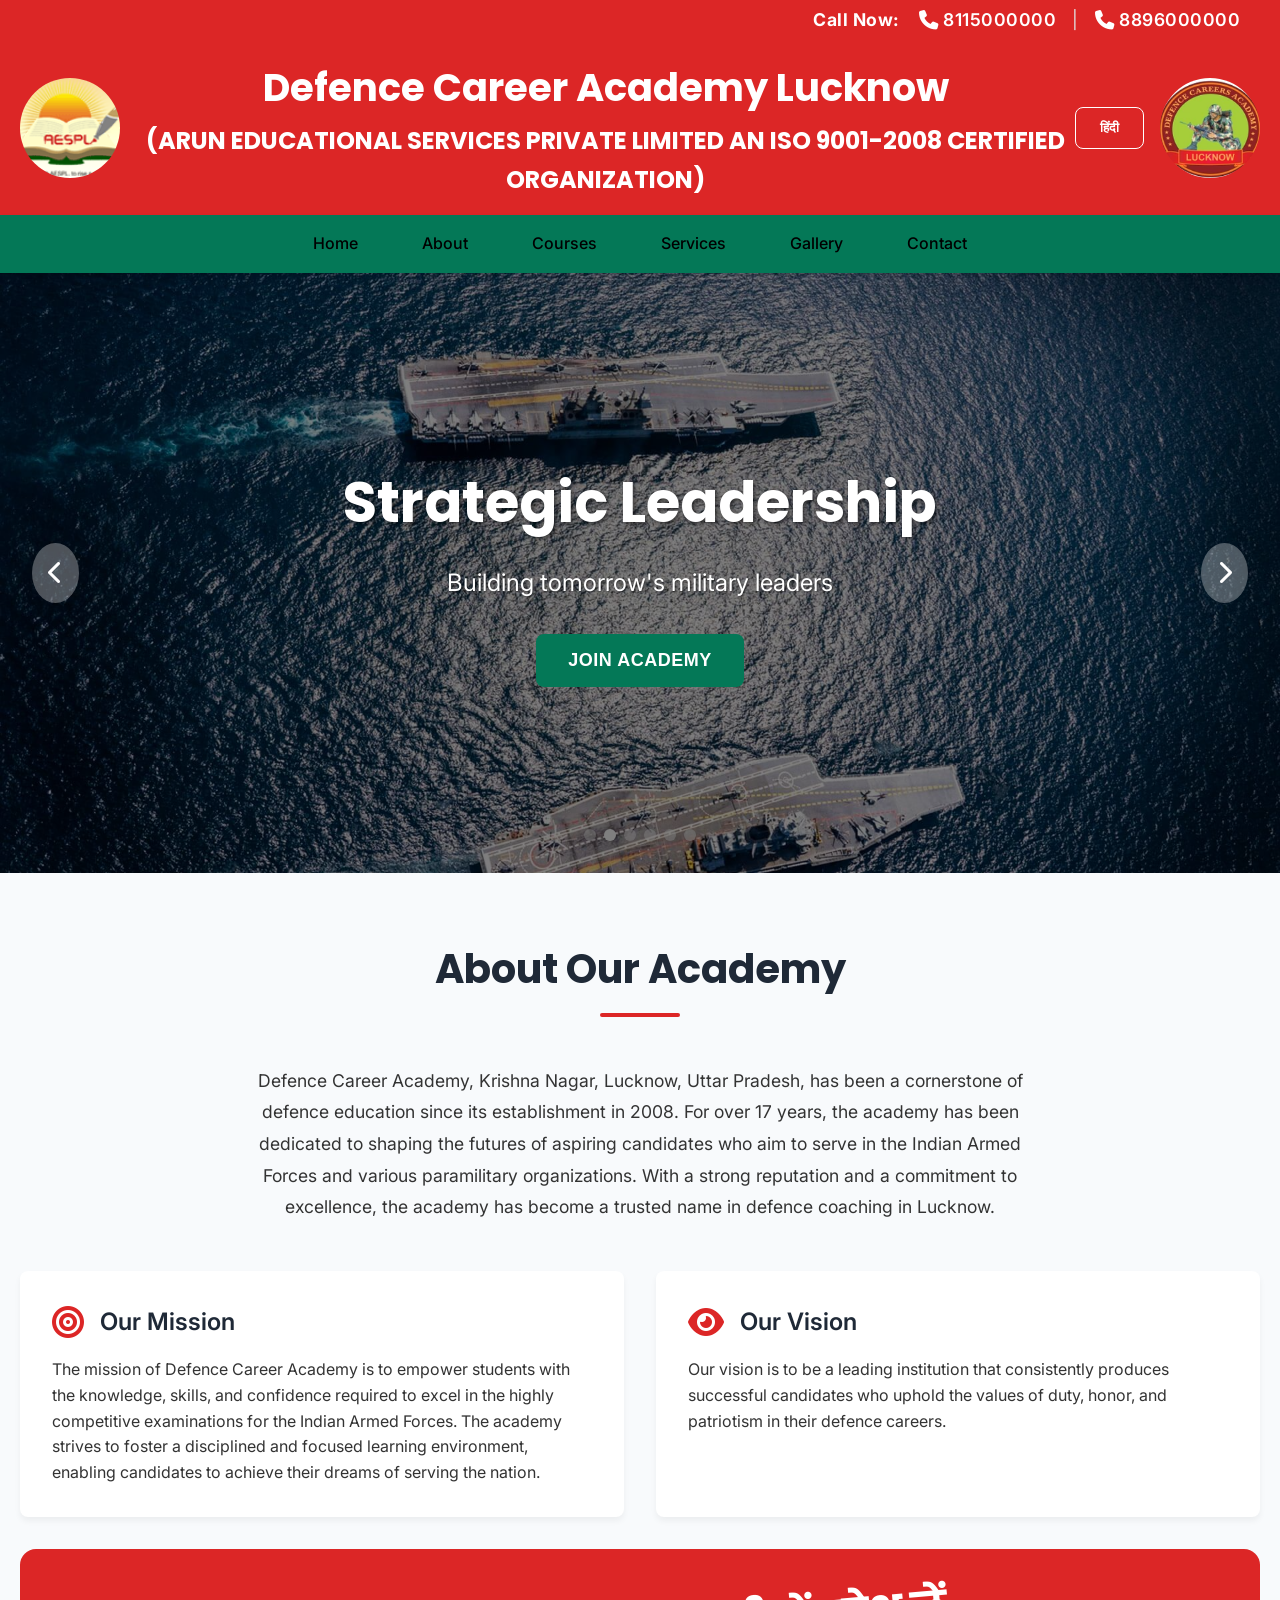
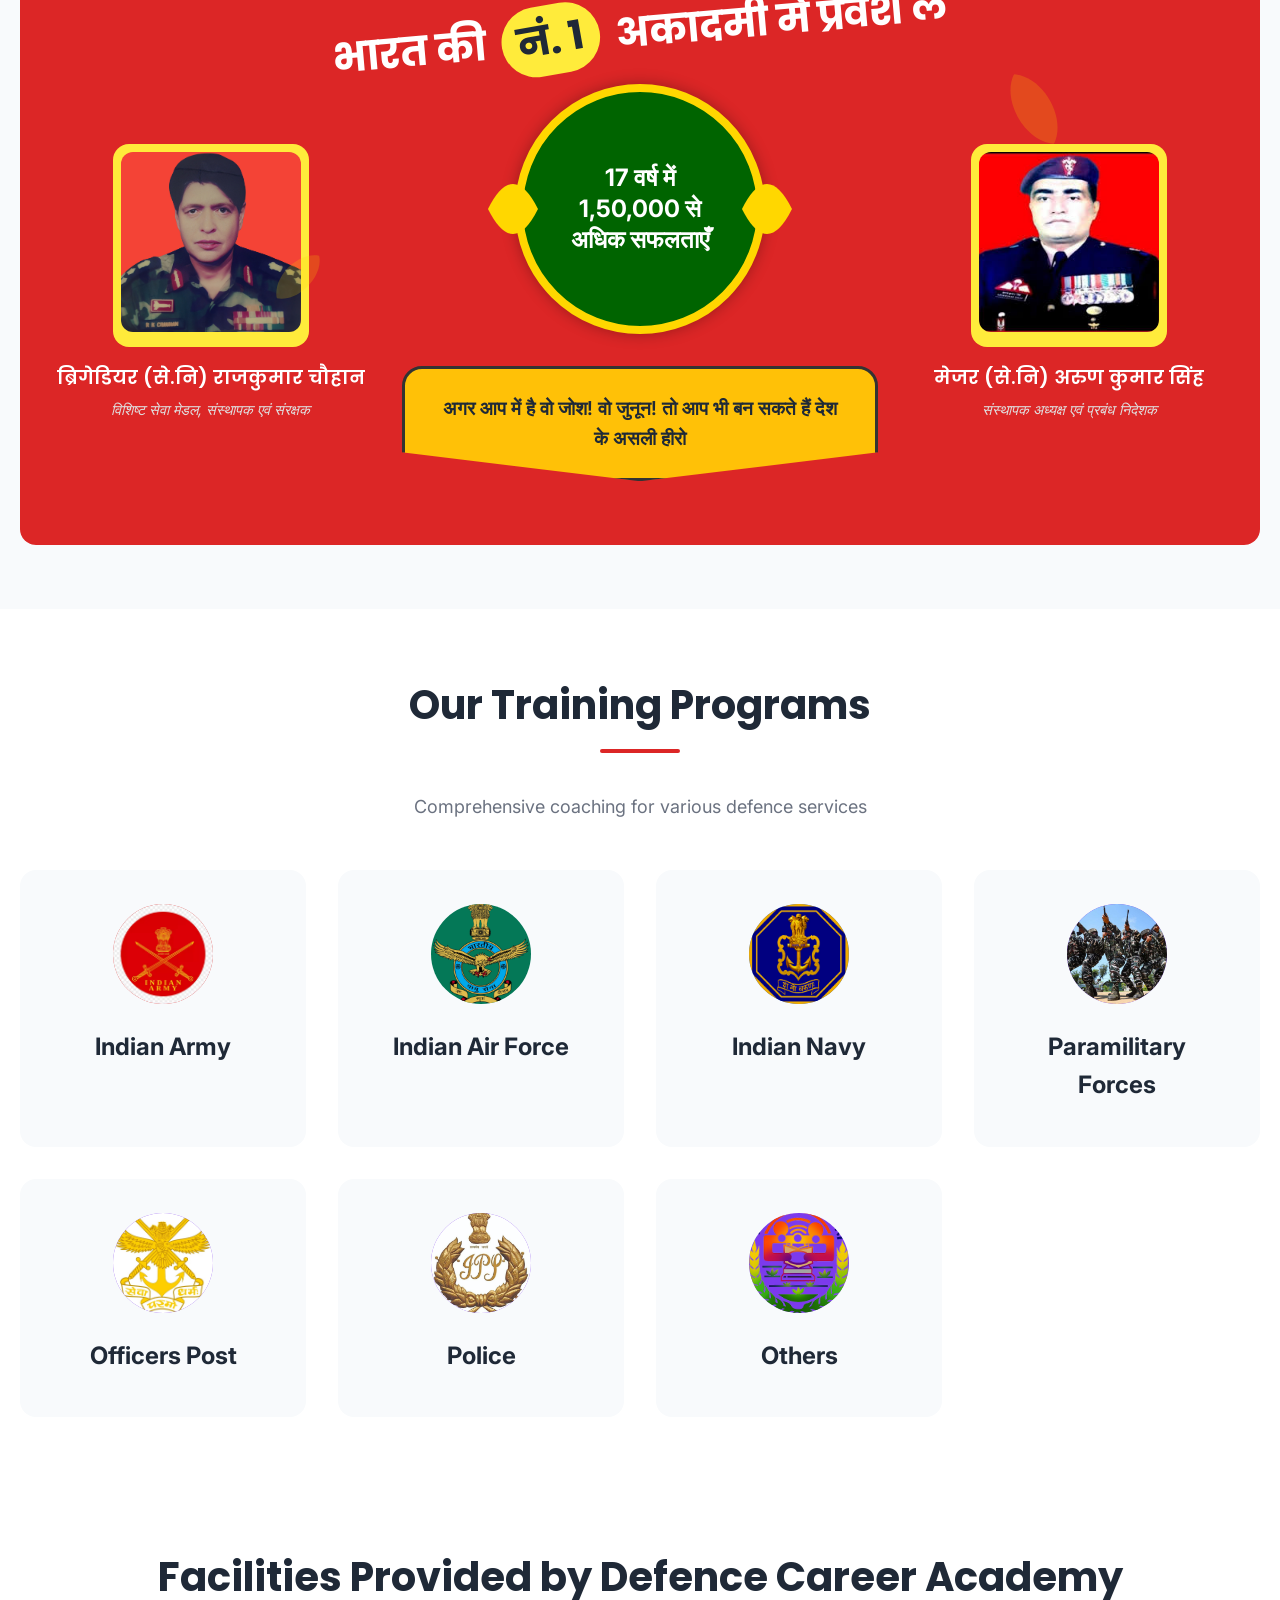
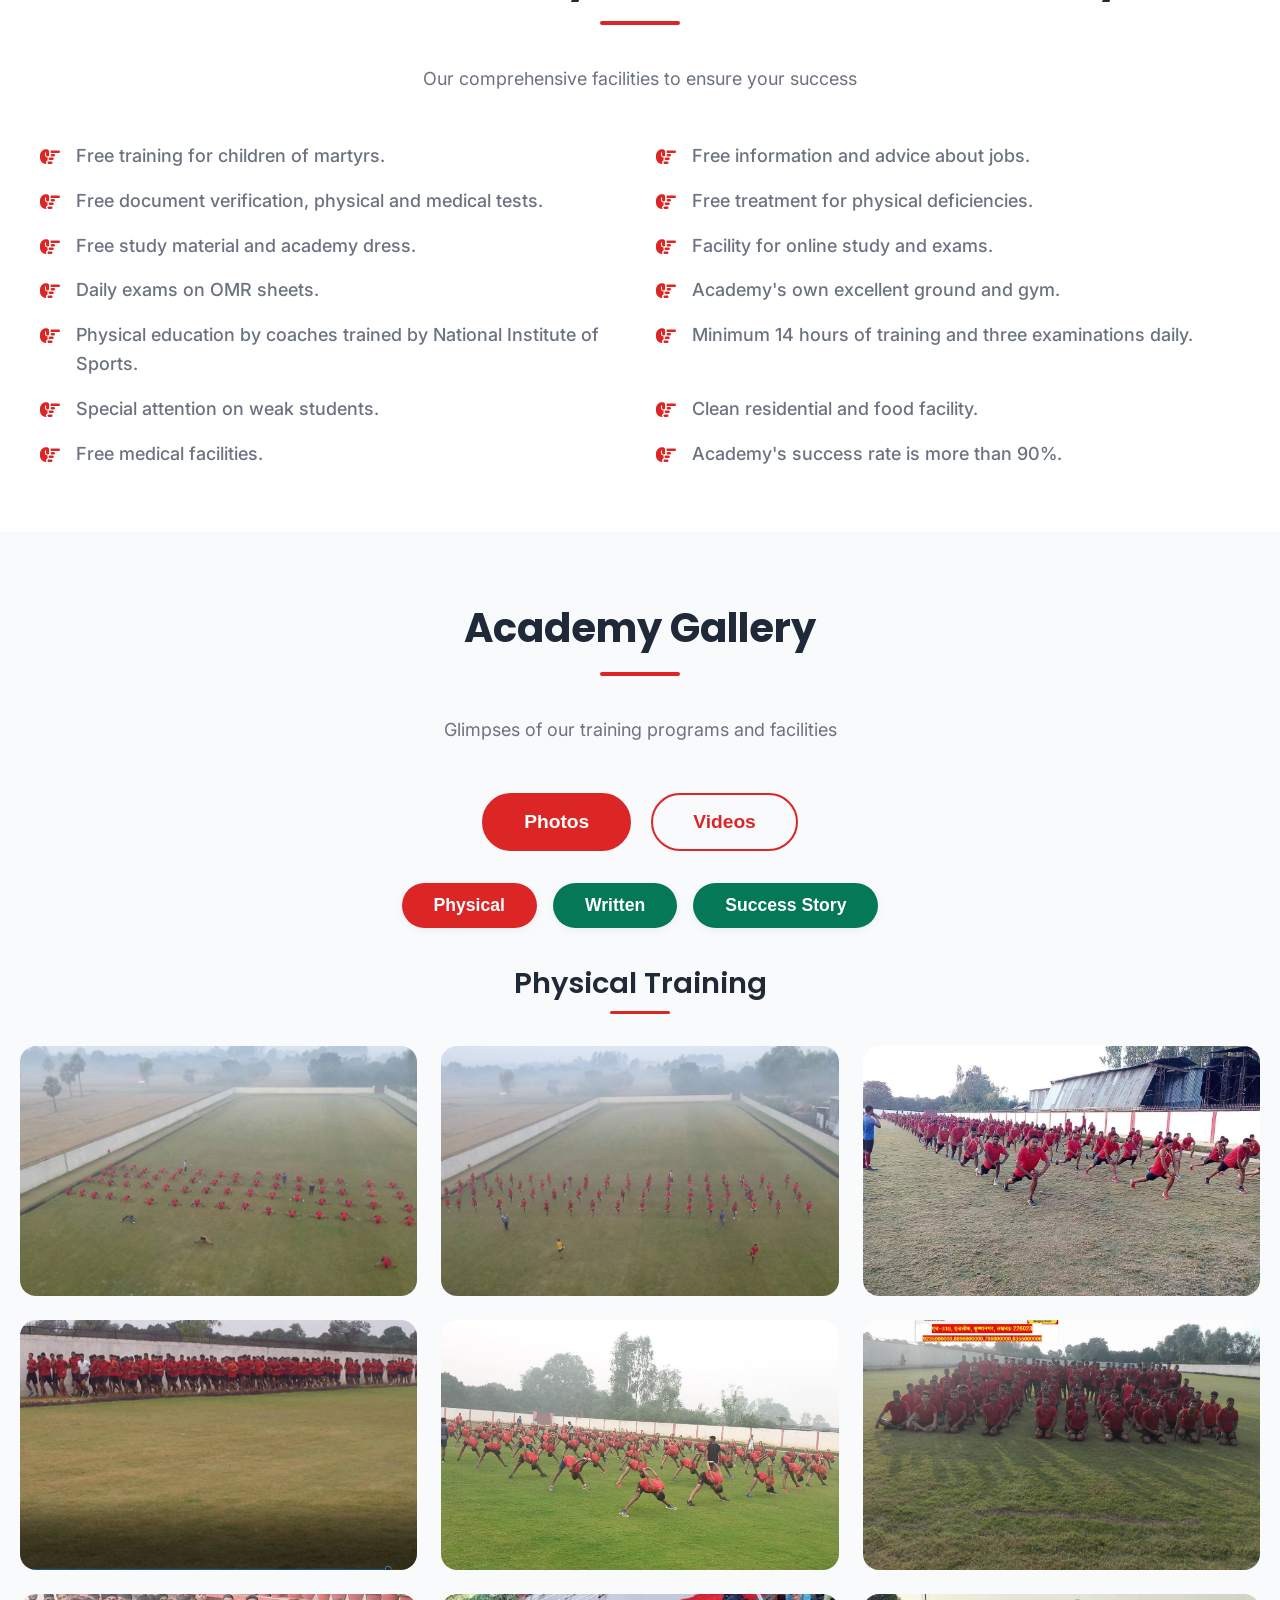
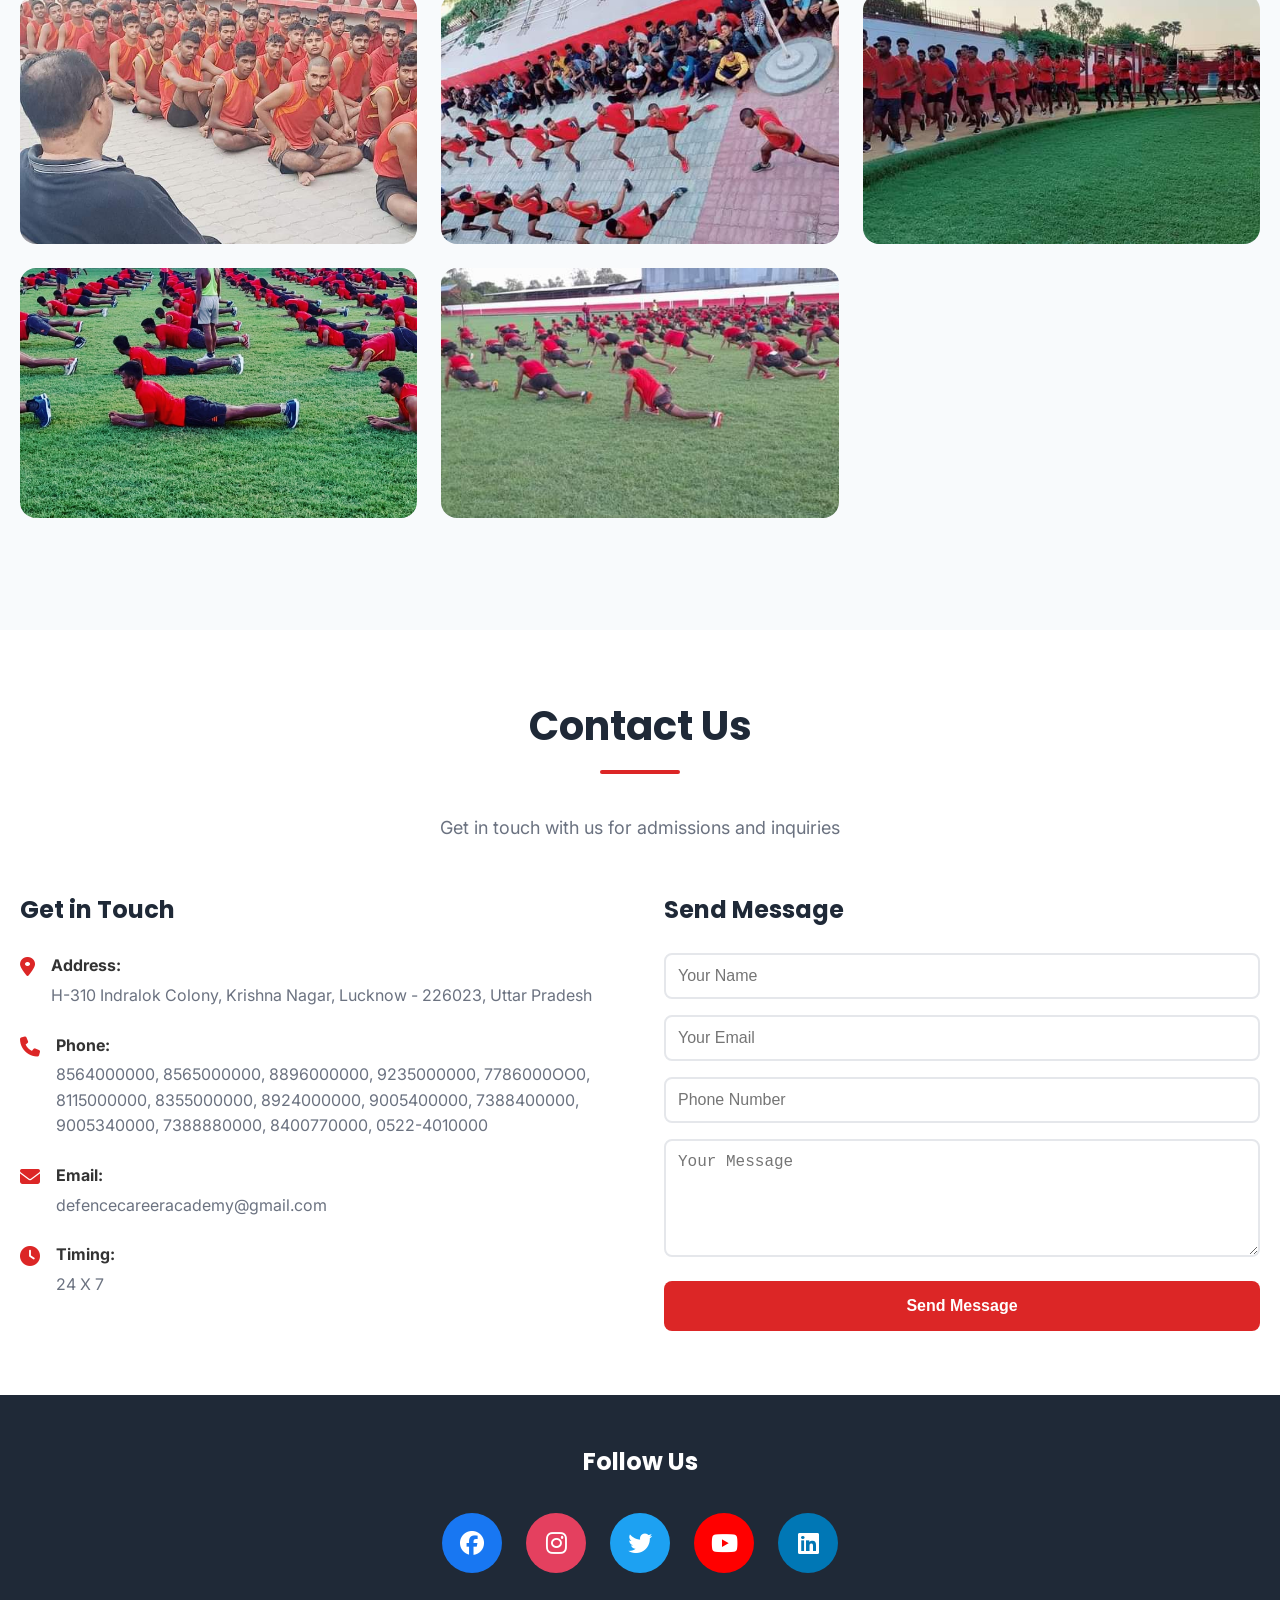
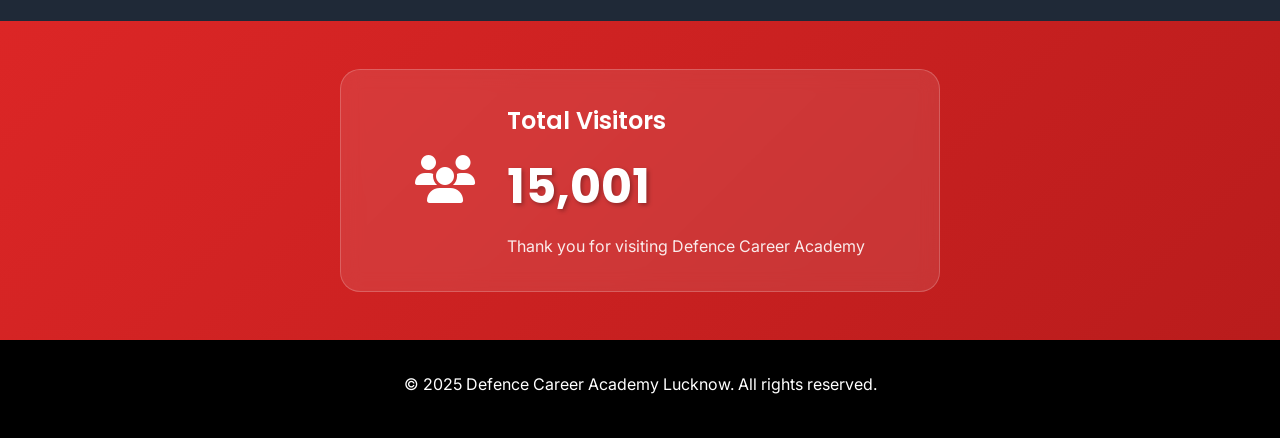
==== commit f3724031: "new chnages added" ====
--- a/index.html
+++ b/index.html
@@ -193,7 +193,7 @@
                             </div>
                             <div class="faculty-info">
                                 <h3 class="faculty-name" data-en="Brig. (Retd.) Raj Kumar Chauhan" data-hi="ब्रिगेडियर (से.नि) राजकुमार चौहान">ब्रिगेडियर (से.नि) राजकुमार चौहान</h3>
-                                <p class="faculty-title" data-en="Vishisht Seva Mandal, Founder & Patron" data-hi="विशिष्ट सेवा मंडल, संस्थापक एवं संरक्षक">विशिष्ट सेवा मंडल, संस्थापक एवं संरक्षक</p>
+                                <p class="faculty-title" data-en="Vishisht Seva Mandal, Founder & Patron" data-hi="विशिष्ट सेवा मंडल, संस्थापक एवं संरक्षक">विशिष्ट सेवा मेडल, संस्थापक एवं संरक्षक</p>
                             </div>
                         </div>
                 
@@ -538,6 +538,22 @@
         </div>
     </section>
 
+    <!-- Visitor Counter Section -->
+    <section class="visitor-counter-section">
+        <div class="container">
+            <div class="visitor-counter-container">
+                <div class="visitor-counter-icon">
+                    <i class="fas fa-users"></i>
+                </div>
+                <div class="visitor-counter-content">
+                    <h3 class="visitor-counter-title" data-en="Total Visitors" data-hi="कुल आगंतुक">Total Visitors</h3>
+                    <div class="visitor-counter-number" id="visitorCount">0</div>
+                    <p class="visitor-counter-subtitle" data-en="Thank you for visiting Defence Career Academy" data-hi="डिफेन्स कैरियर अकादमी में आने के लिए धन्यवाद">Thank you for visiting Defence Career Academy</p>
+                </div>
+            </div>
+        </div>
+    </section>
+
     <!-- Footer -->
     <footer class="footer">
         <div class="container">
@@ -573,6 +589,7 @@
         </div>
     </div>
 
+    <script src="visitor-counter-config.js"></script>
     <script src="scripts.js"></script>
 </body>
 </html>
--- a/styles.css
+++ b/styles.css
@@ -1517,4 +1517,111 @@
         padding: 0.75rem 0;
         font-size: 1rem;
     }
+}
+
+/* Visitor Counter Section */
+.visitor-counter-section {
+    background: linear-gradient(135deg, var(--academy-red) 0%, #b91c1c 100%);
+    padding: 3rem 0;
+    color: var(--white);
+    text-align: center;
+}
+
+.visitor-counter-container {
+    display: flex;
+    align-items: center;
+    justify-content: center;
+    gap: 2rem;
+    max-width: 600px;
+    margin: 0 auto;
+    background: rgba(255, 255, 255, 0.1);
+    padding: 2rem;
+    border-radius: 20px;
+    backdrop-filter: blur(10px);
+    border: 1px solid rgba(255, 255, 255, 0.2);
+}
+
+.visitor-counter-icon {
+    font-size: 3rem;
+    color: var(--white);
+    animation: pulse 2s infinite;
+}
+
+.visitor-counter-content {
+    text-align: left;
+}
+
+.visitor-counter-title {
+    font-family: 'Poppins', sans-serif;
+    font-size: 1.5rem;
+    font-weight: 600;
+    margin-bottom: 0.5rem;
+    color: var(--white);
+}
+
+.visitor-counter-number {
+    font-family: 'Poppins', sans-serif;
+    font-size: 3rem;
+    font-weight: 700;
+    color: var(--white);
+    margin-bottom: 0.5rem;
+    text-shadow: 2px 2px 4px rgba(0, 0, 0, 0.3);
+    animation: countUp 1s ease-out;
+}
+
+.visitor-counter-subtitle {
+    font-size: 1rem;
+    color: rgba(255, 255, 255, 0.9);
+    margin: 0;
+}
+
+@keyframes pulse {
+    0% {
+        transform: scale(1);
+    }
+    50% {
+        transform: scale(1.1);
+    }
+    100% {
+        transform: scale(1);
+    }
+}
+
+@keyframes countUp {
+    from {
+        opacity: 0;
+        transform: translateY(20px);
+    }
+    to {
+        opacity: 1;
+        transform: translateY(0);
+    }
+}
+
+/* Responsive styles for visitor counter */
+@media (max-width: 768px) {
+    .visitor-counter-container {
+        flex-direction: column;
+        gap: 1rem;
+        padding: 1.5rem;
+    }
+    
+    .visitor-counter-icon {
+        font-size: 2.5rem;
+    }
+    
+    .visitor-counter-title {
+        font-size: 1.25rem;
+        text-align: center;
+    }
+    
+    .visitor-counter-number {
+        font-size: 2.5rem;
+        text-align: center;
+    }
+    
+    .visitor-counter-subtitle {
+        text-align: center;
+        font-size: 0.9rem;
+    }
 }
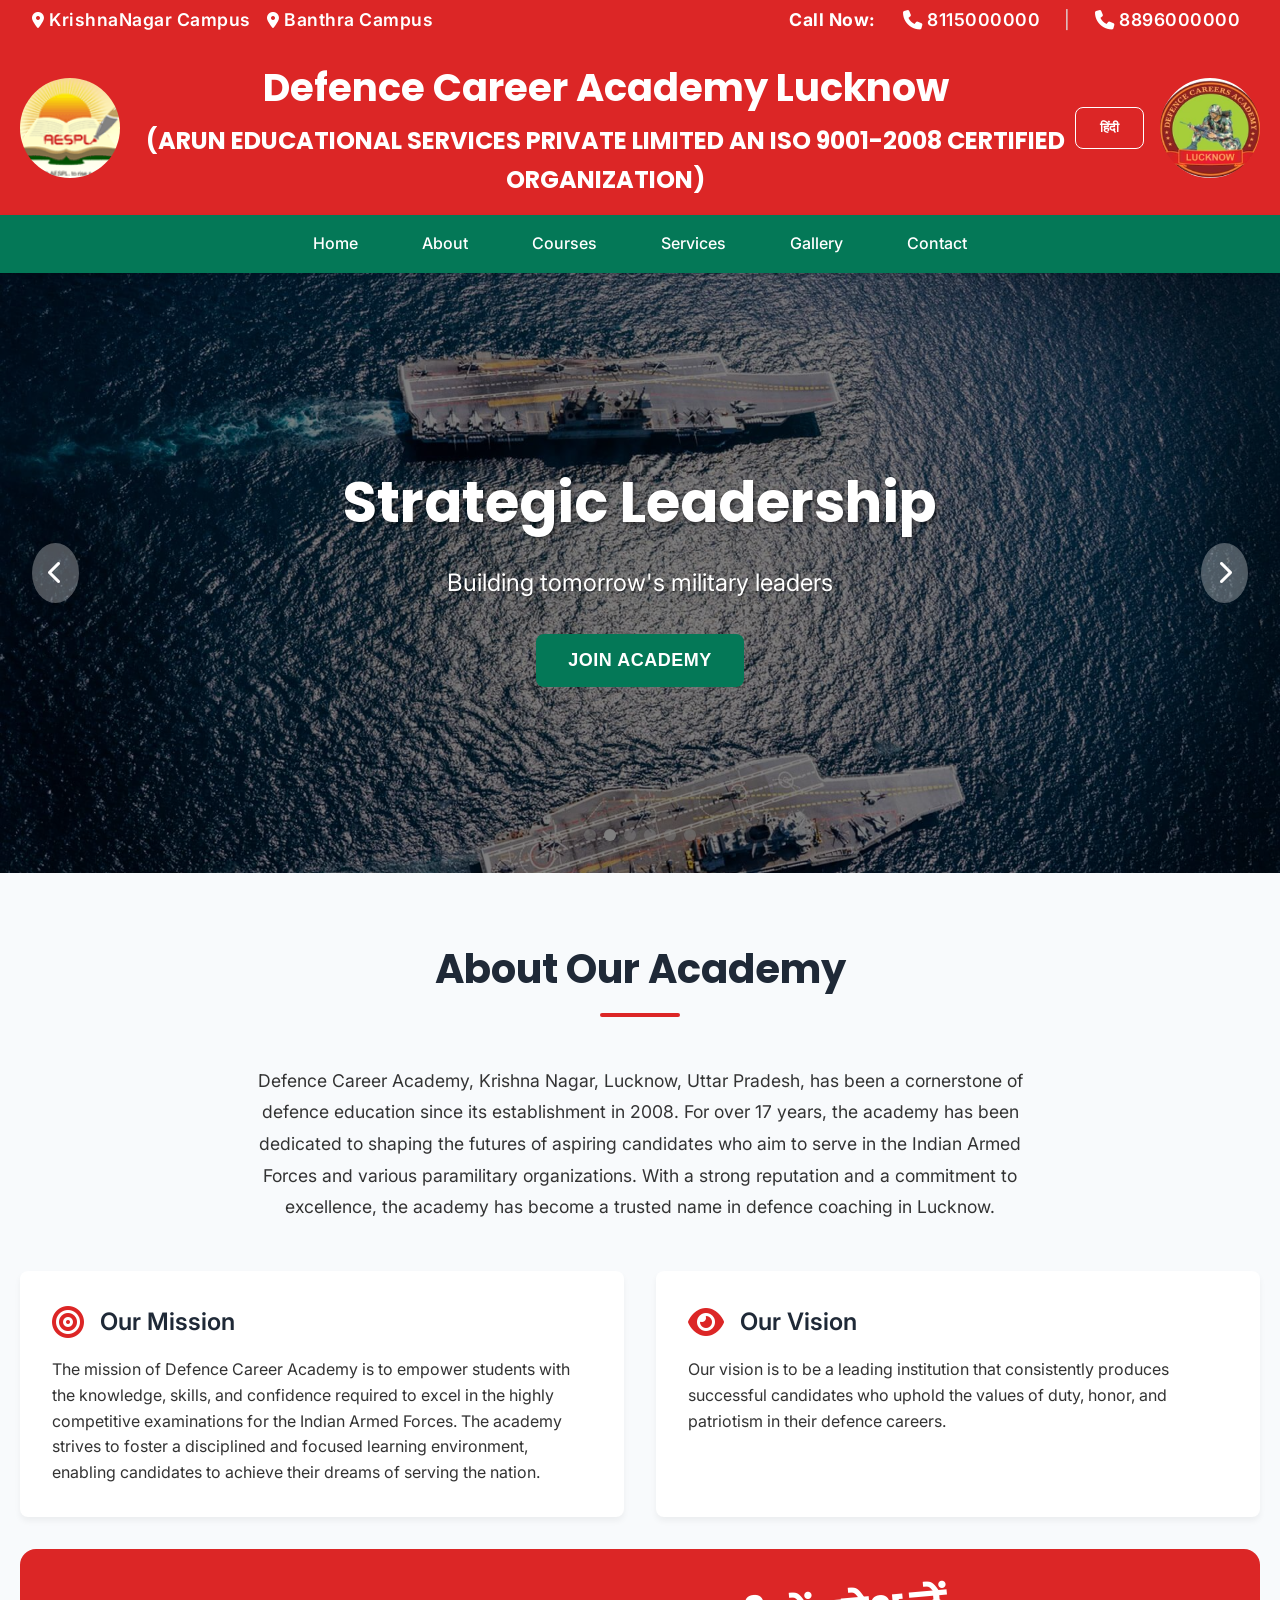
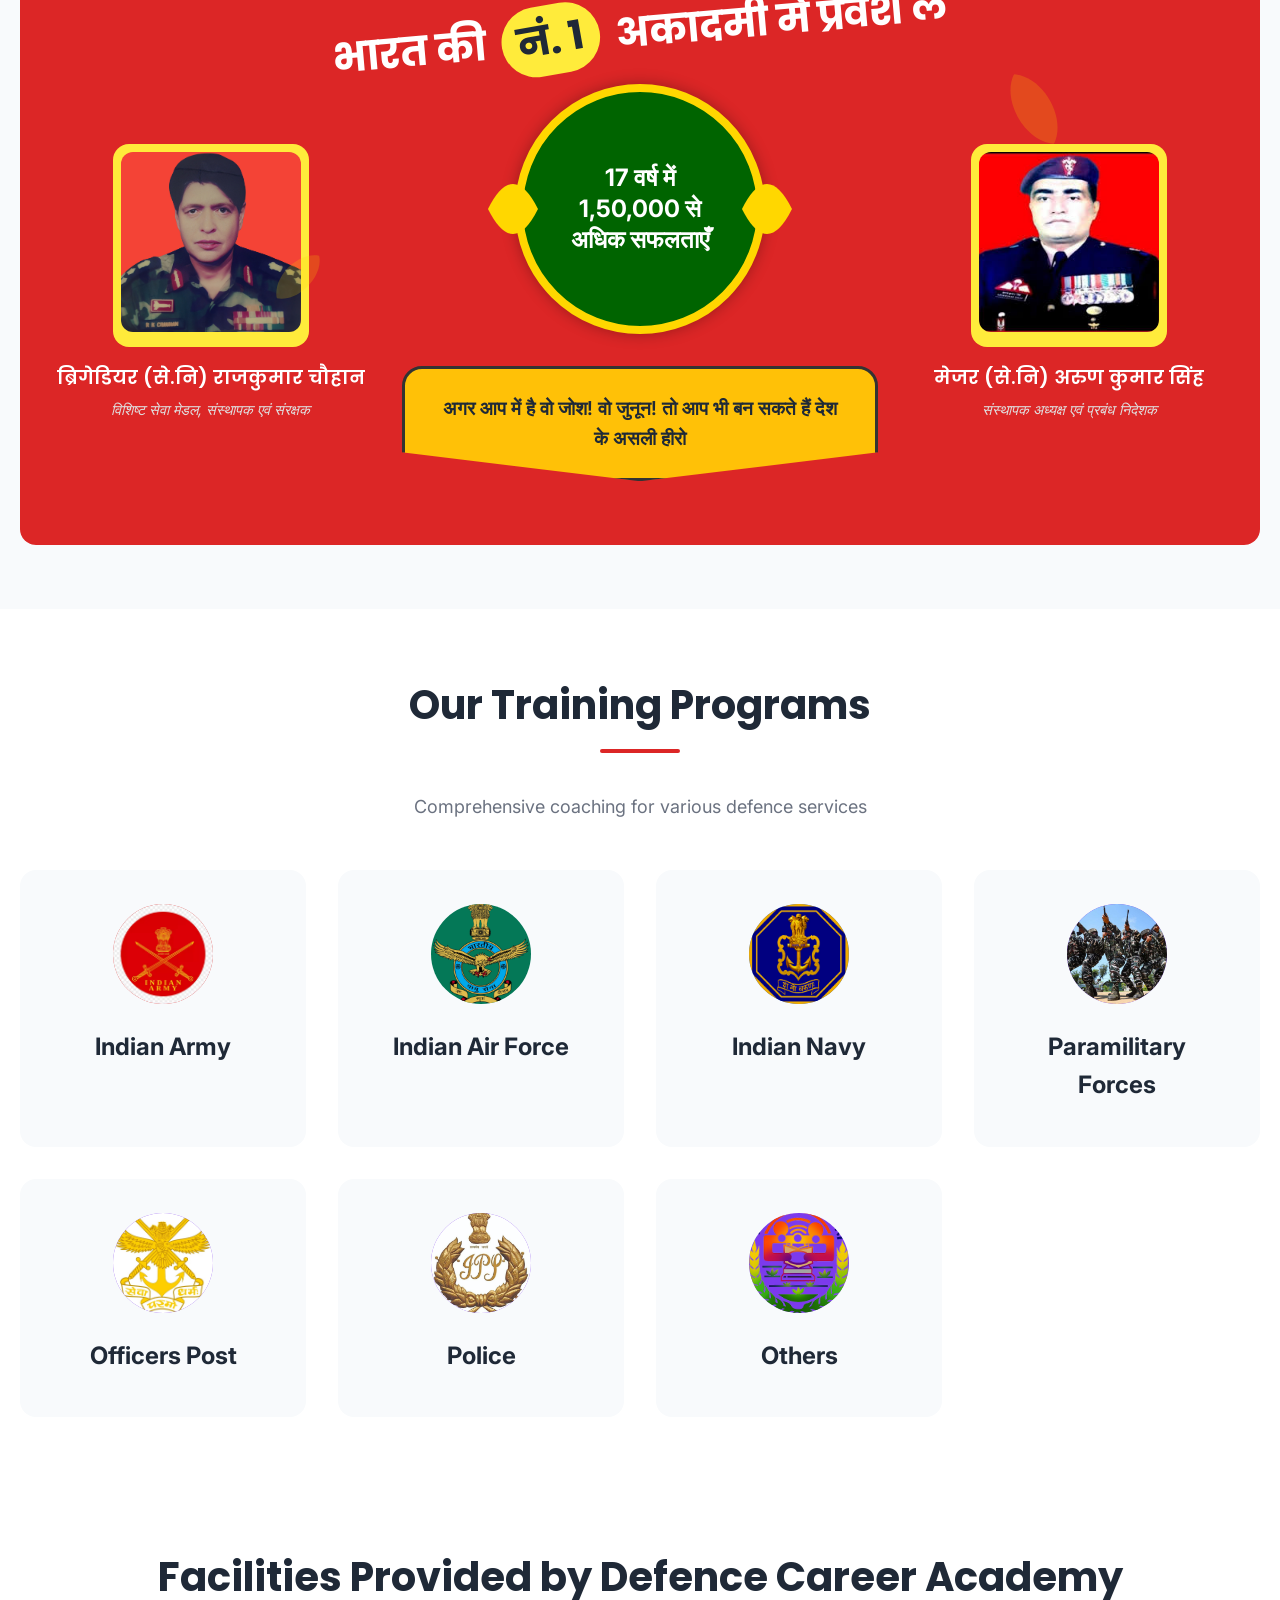
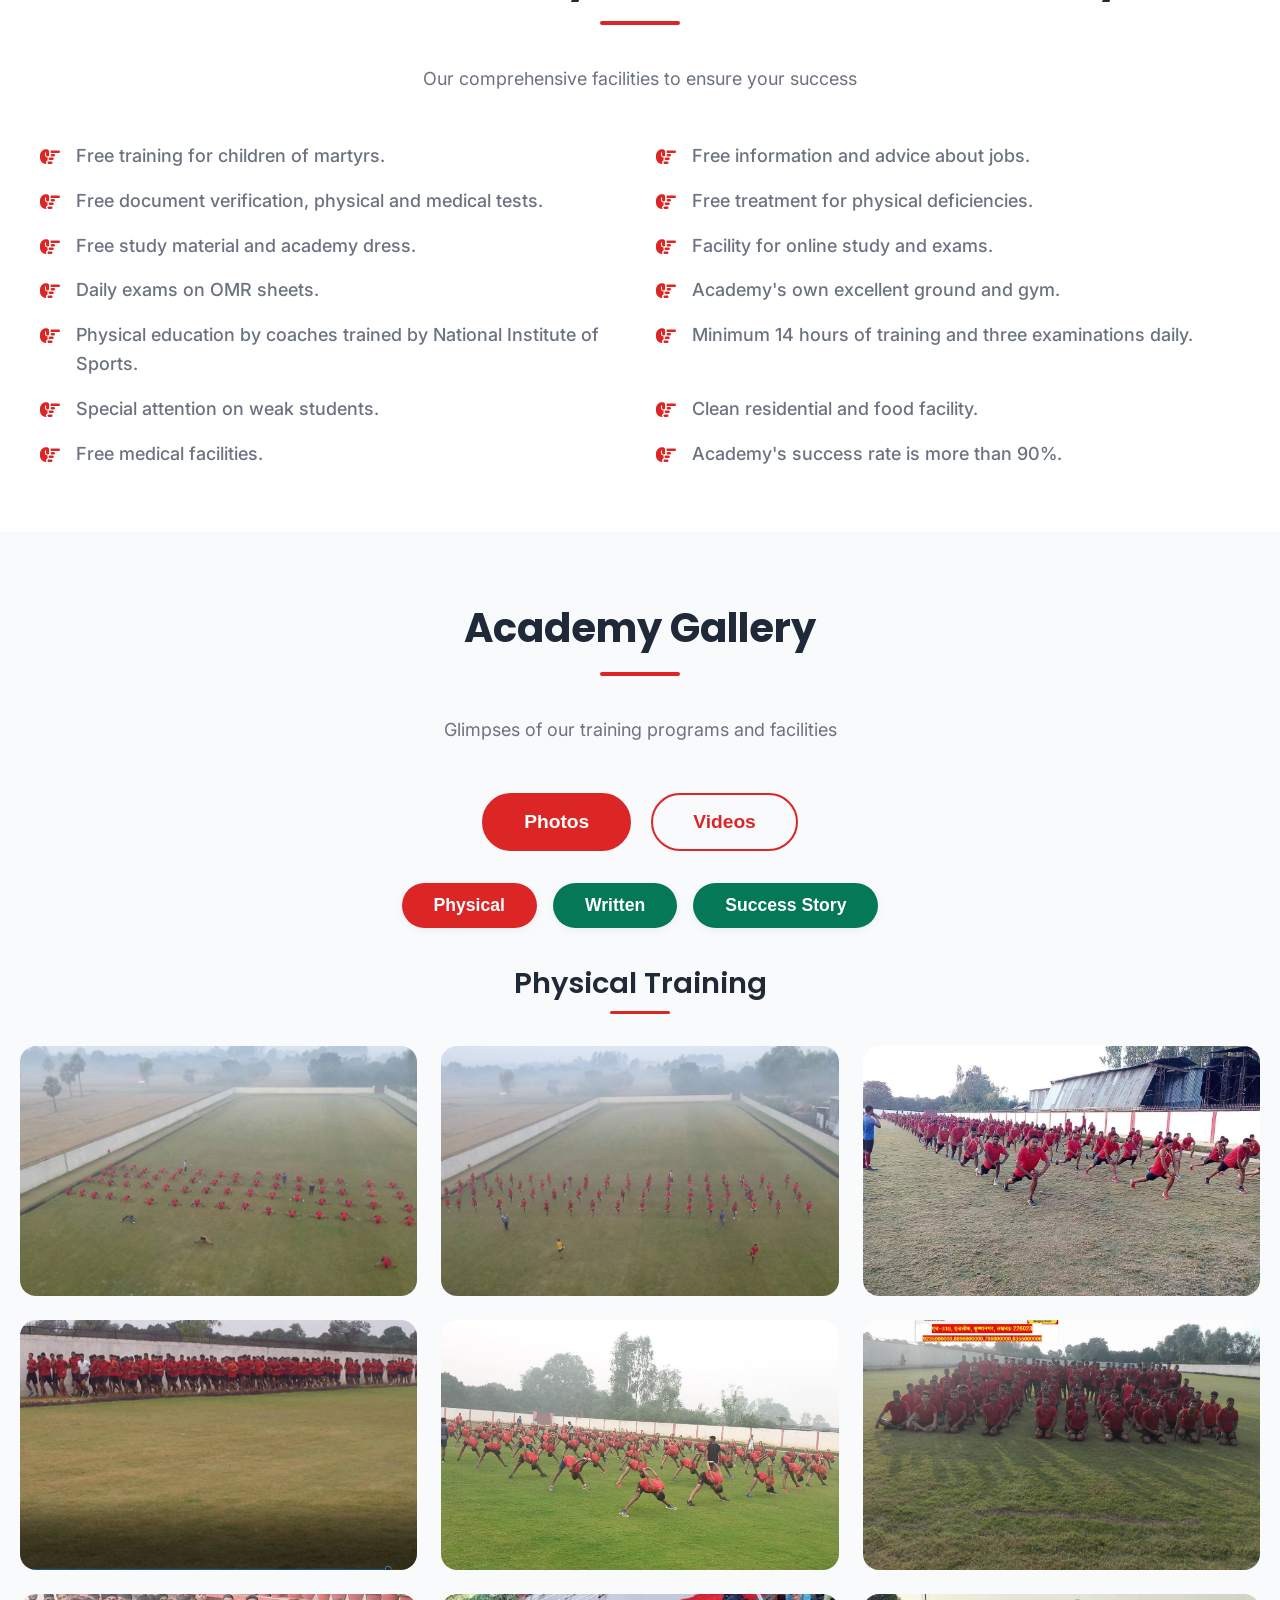
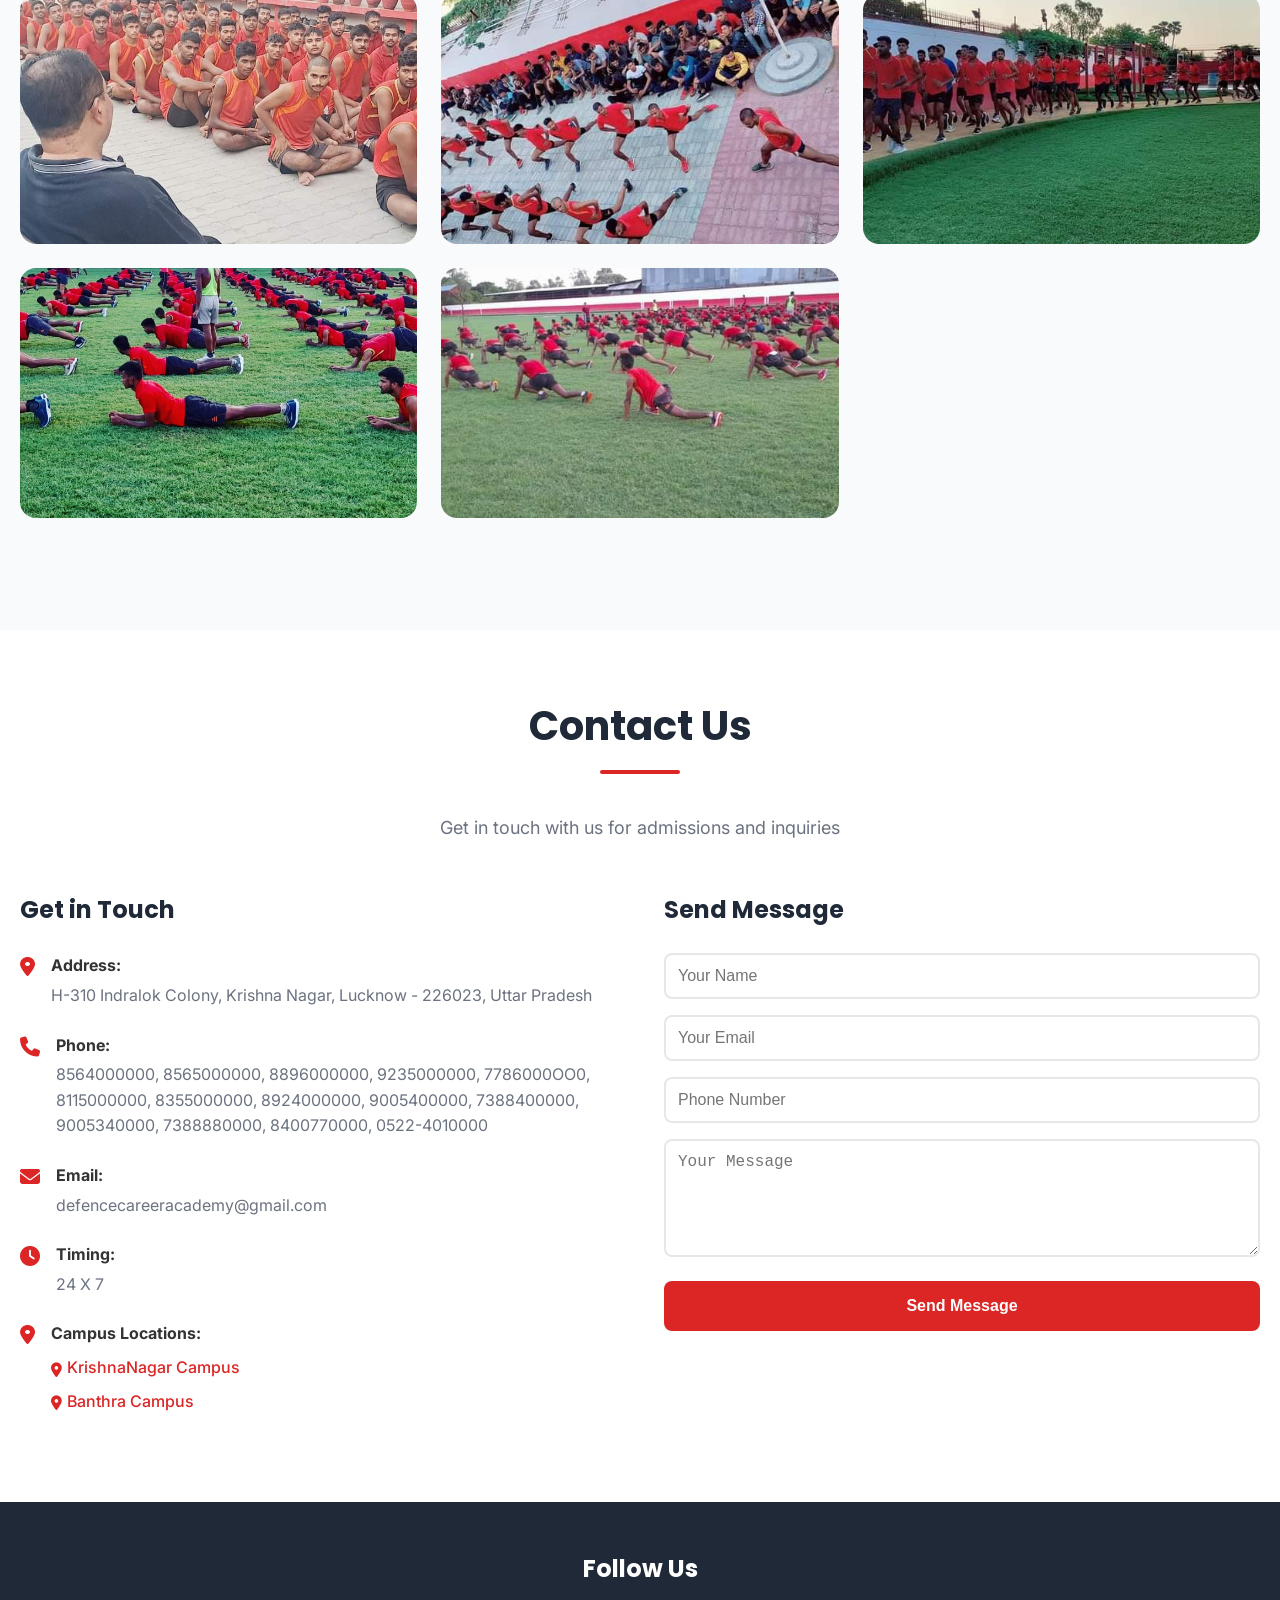
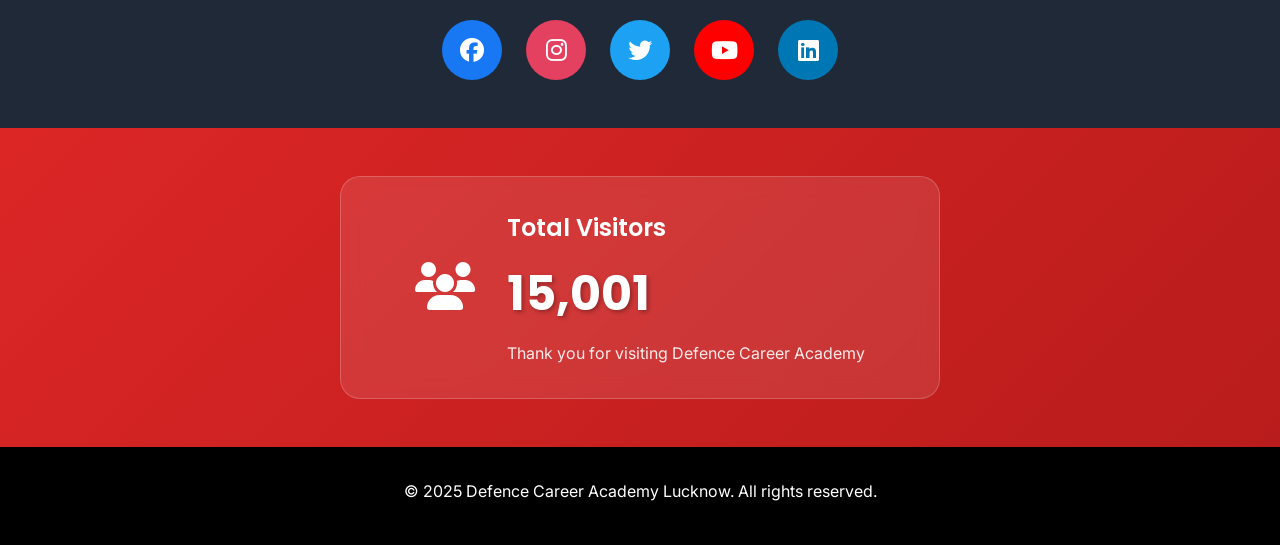
==== commit f8cd69d2: "location added" ====
--- a/index.html
+++ b/index.html
@@ -13,10 +13,20 @@
 <body>
     <!-- Call Now Bar -->
     <div class="call-now-bar">
-        <span class="call-now-label">Call Now:</span>
-        <a href="tel:8115000000" class="call-link"><i class="fas fa-phone"></i> 8115000000</a>
-        <span class="call-separator">|</span>
-        <a href="tel:8896000000" class="call-link"><i class="fas fa-phone"></i> 8896000000</a>
+        <div class="location-links">
+            <a href="#" class="location-link" onclick="openLocation('krishnanagar')">
+                <i class="fas fa-map-marker-alt"></i> KrishnaNagar Campus
+            </a>
+            <a href="#" class="location-link" onclick="openLocation('banthra')">
+                <i class="fas fa-map-marker-alt"></i> Banthra Campus
+            </a>
+        </div>
+        <div class="call-section">
+            <span class="call-now-label">Call Now:</span>
+            <a href="tel:8115000000" class="call-link"><i class="fas fa-phone"></i> 8115000000</a>
+            <span class="call-separator">|</span>
+            <a href="tel:8896000000" class="call-link"><i class="fas fa-phone"></i> 8896000000</a>
+        </div>
     </div>
 
     <!-- Header -->
@@ -507,6 +517,21 @@
                             <p data-en="24 X 7" data-hi="24 X 7">24 X 7</p>
                         </div>
                     </div>
+                    
+                    <div class="contact-item">
+                        <i class="fas fa-map-marker-alt"></i>
+                        <div>
+                            <strong data-en="Campus Locations:" data-hi="कैंपस स्थान:">Campus Locations:</strong>
+                            <div class="campus-locations">
+                                <a href="#" class="campus-link" onclick="openLocation('krishnanagar')">
+                                    <i class="fas fa-map-marker-alt"></i> KrishnaNagar Campus
+                                </a>
+                                <a href="#" class="campus-link" onclick="openLocation('banthra')">
+                                    <i class="fas fa-map-marker-alt"></i> Banthra Campus
+                                </a>
+                            </div>
+                        </div>
+                    </div>
                 </div>
                 
                 <div class="contact-form">
@@ -589,7 +614,6 @@
         </div>
     </div>
 
-    <script src="visitor-counter-config.js"></script>
     <script src="scripts.js"></script>
 </body>
 </html>
--- a/styles.css
+++ b/styles.css
@@ -151,7 +151,7 @@
 }
 
 .nav-links a {
-    color: var(--black);
+    color: var(--white);
     text-decoration: none;
     font-weight: 500;
     transition: color 0.3s ease;
@@ -947,6 +947,32 @@
     margin: 0;
 }
 
+.campus-locations {
+    display: flex;
+    flex-direction: column;
+    gap: 0.5rem;
+    margin-top: 0.5rem;
+}
+
+.campus-link {
+    color: var(--academy-red);
+    text-decoration: none;
+    display: flex;
+    align-items: center;
+    gap: 0.3rem;
+    transition: color 0.2s;
+    font-weight: 500;
+}
+
+.campus-link:hover {
+    color: var(--academy-dark);
+    text-decoration: underline;
+}
+
+.campus-link i {
+    font-size: 0.9rem;
+}
+
 .contact-form input,
 .contact-form textarea {
     width: 100%;
@@ -1187,9 +1213,9 @@
     background: var(--academy-red);
     color: var(--white);
     display: flex;
-    justify-content: flex-end;
-    align-items: center;
-    padding: 0.4rem 2.5vw 0.4rem 0;
+    justify-content: space-between;
+    align-items: center;
+    padding: 0.4rem 2.5vw;
     font-size: 1.1rem;
     font-weight: 600;
     letter-spacing: 0.5px;
@@ -1198,6 +1224,37 @@
     position: relative;
 }
 
+.location-links {
+    display: flex;
+    align-items: center;
+    gap: 1rem;
+}
+
+.location-link {
+    color: var(--white);
+    text-decoration: none;
+    display: flex;
+    align-items: center;
+    gap: 0.3rem;
+    transition: color 0.2s;
+    font-size: 1.1rem;
+}
+
+.location-link:hover {
+    color: #fecaca;
+    text-decoration: underline;
+}
+
+.location-link i {
+    font-size: 1rem;
+}
+
+.call-section {
+    display: flex;
+    align-items: center;
+    gap: 0.5rem;
+}
+
 .call-link {
     color: var(--white);
     text-decoration: none;
@@ -1226,11 +1283,27 @@
 @media (max-width: 600px) {
     .call-now-bar {
         font-size: 0.95rem;
-        flex-direction: row;
-        gap: 0.2rem;
+        flex-direction: column;
+        gap: 0.5rem;
         justify-content: center;
-        padding: 0.4rem 0;
-    }
+        padding: 0.6rem 0;
+    }
+    
+    .location-links {
+        order: 2;
+        justify-content: center;
+        gap: 0.8rem;
+    }
+    
+    .call-section {
+        order: 1;
+        justify-content: center;
+    }
+    
+    .location-link {
+        font-size: 0.9rem;
+    }
+    
     .call-separator {
         display: inline;
     }
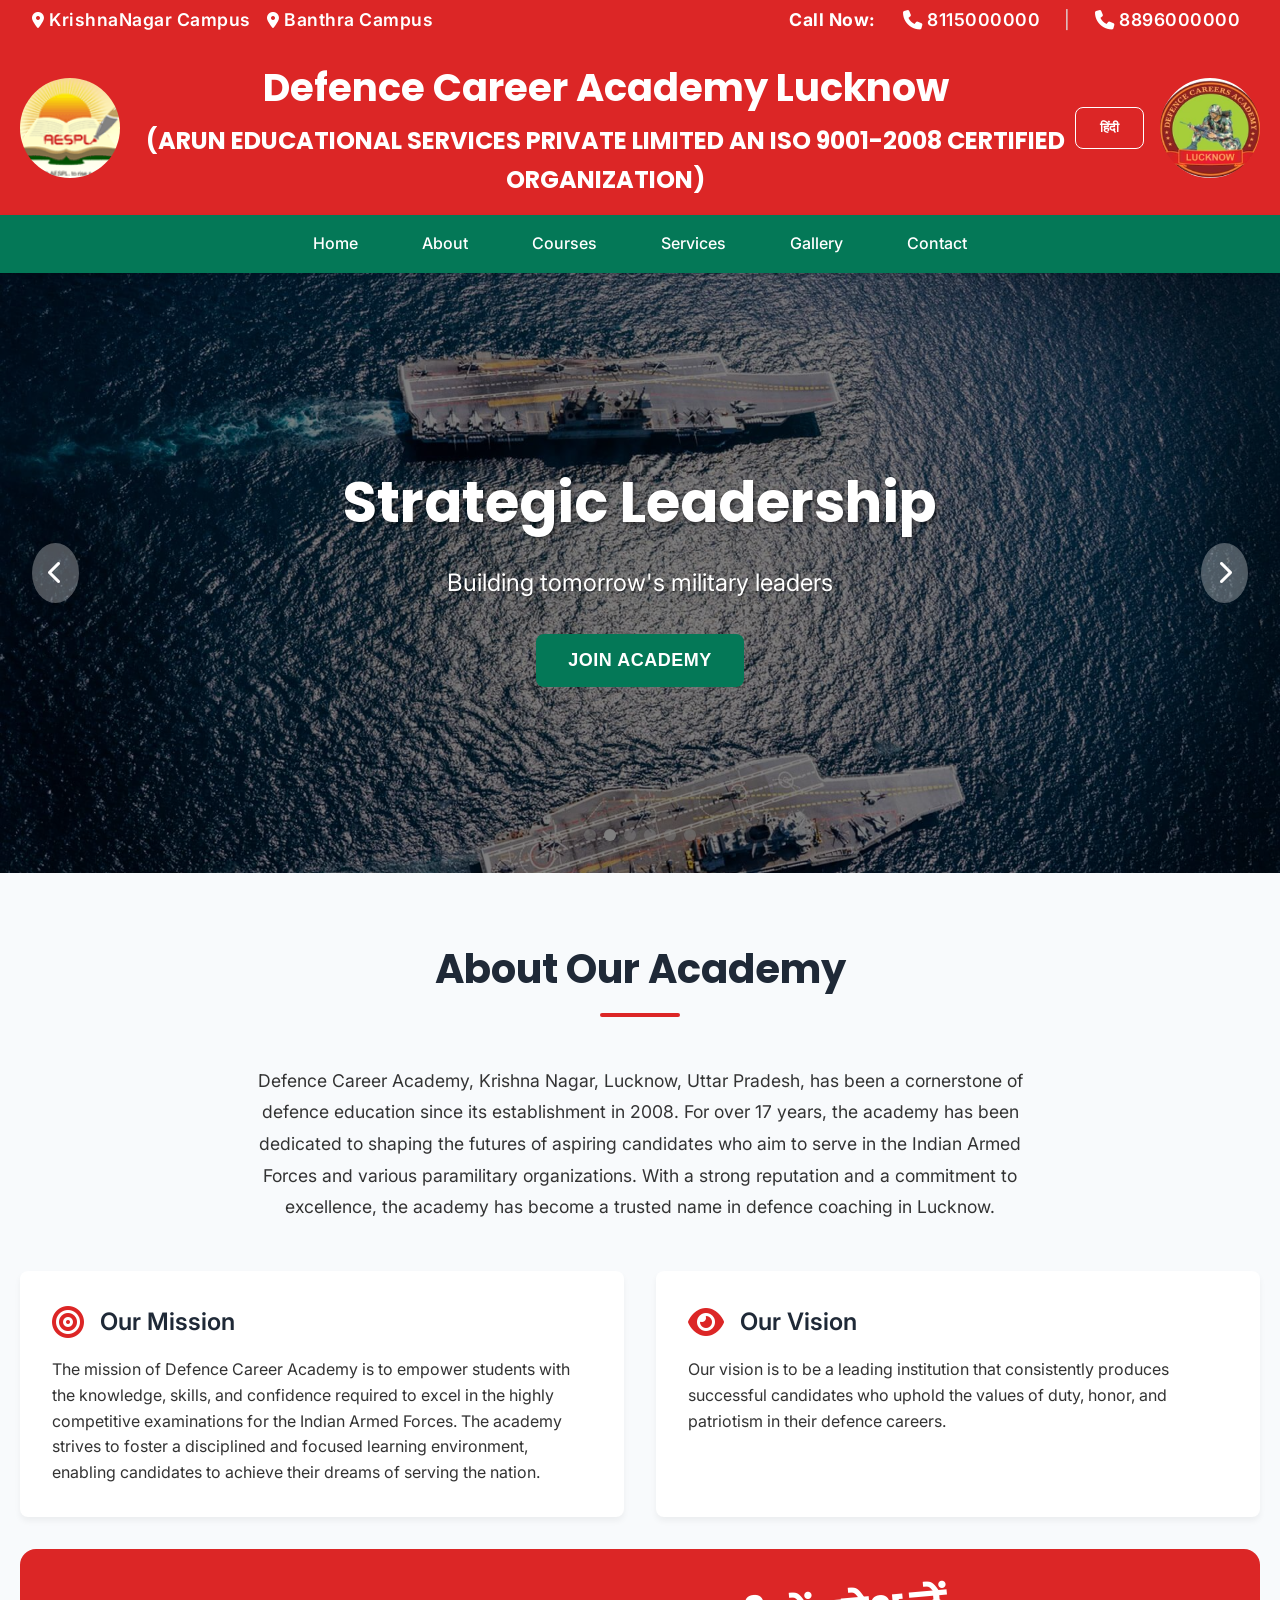
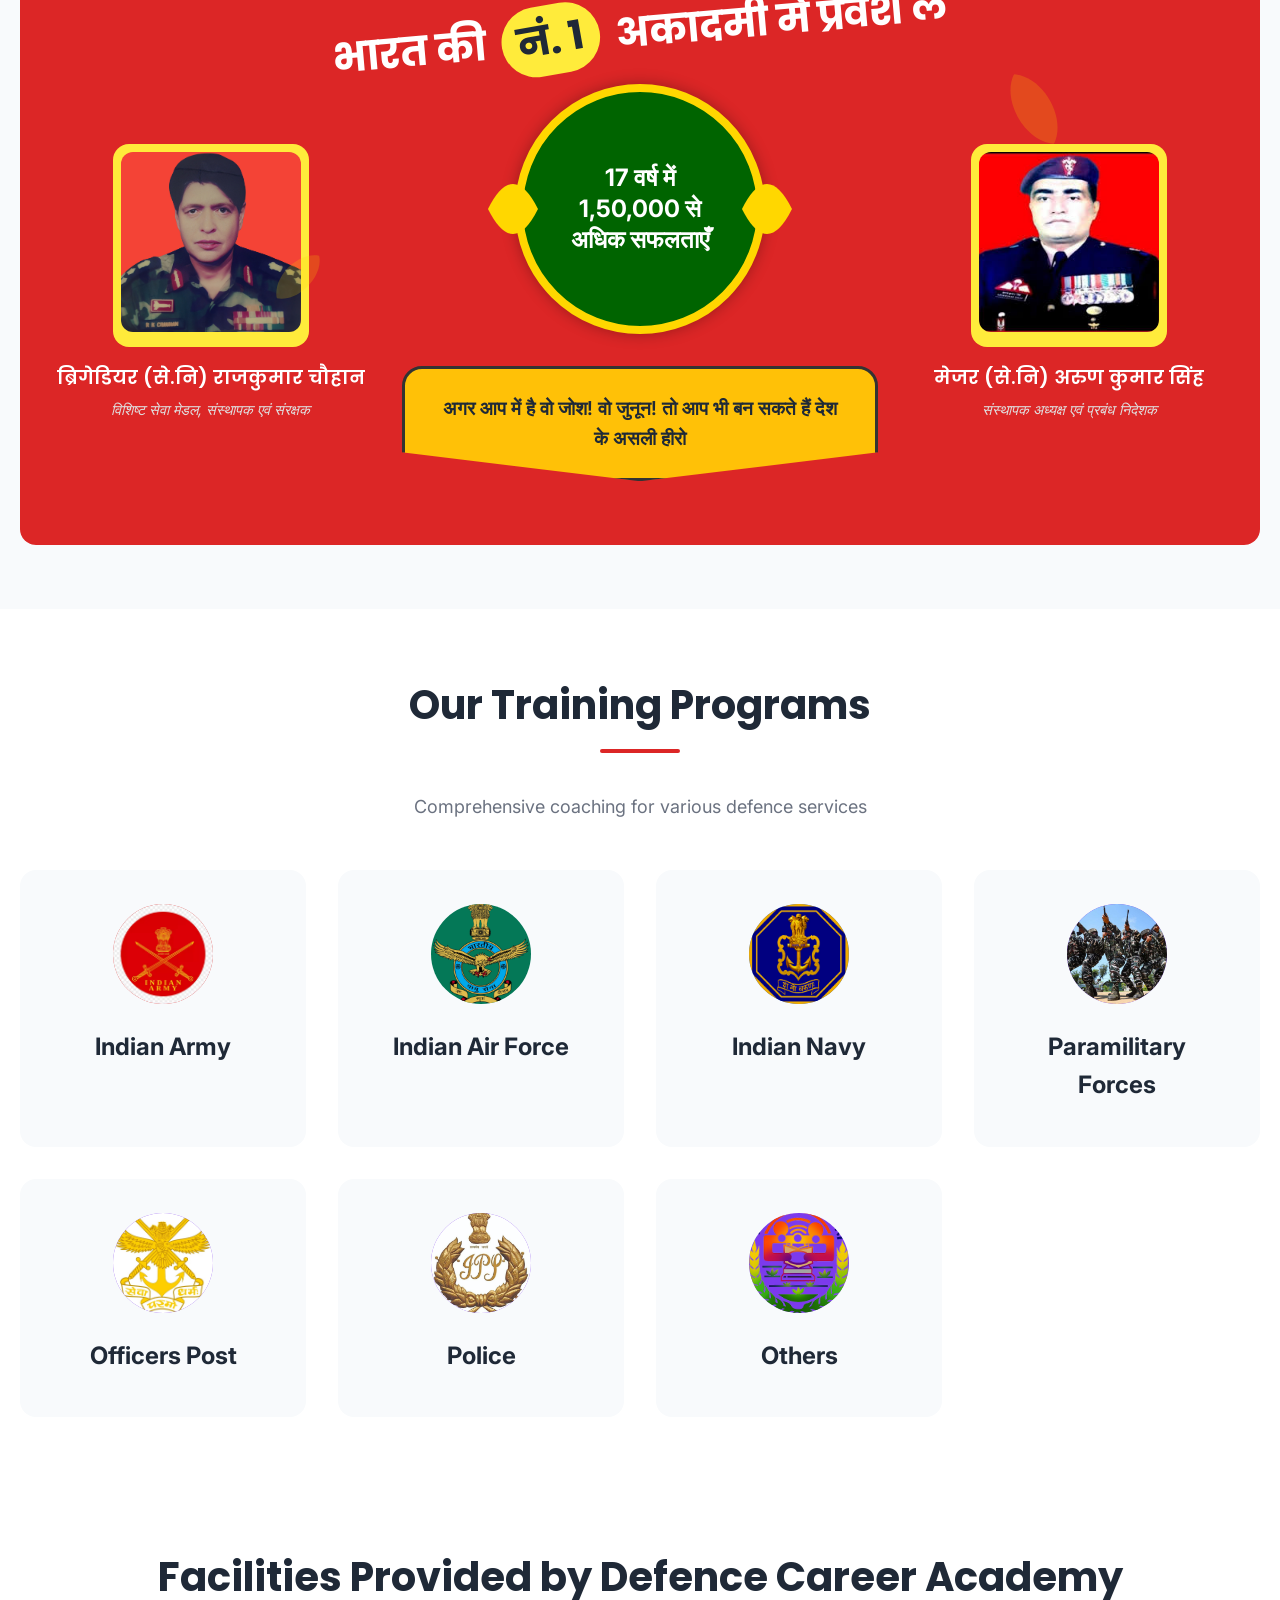
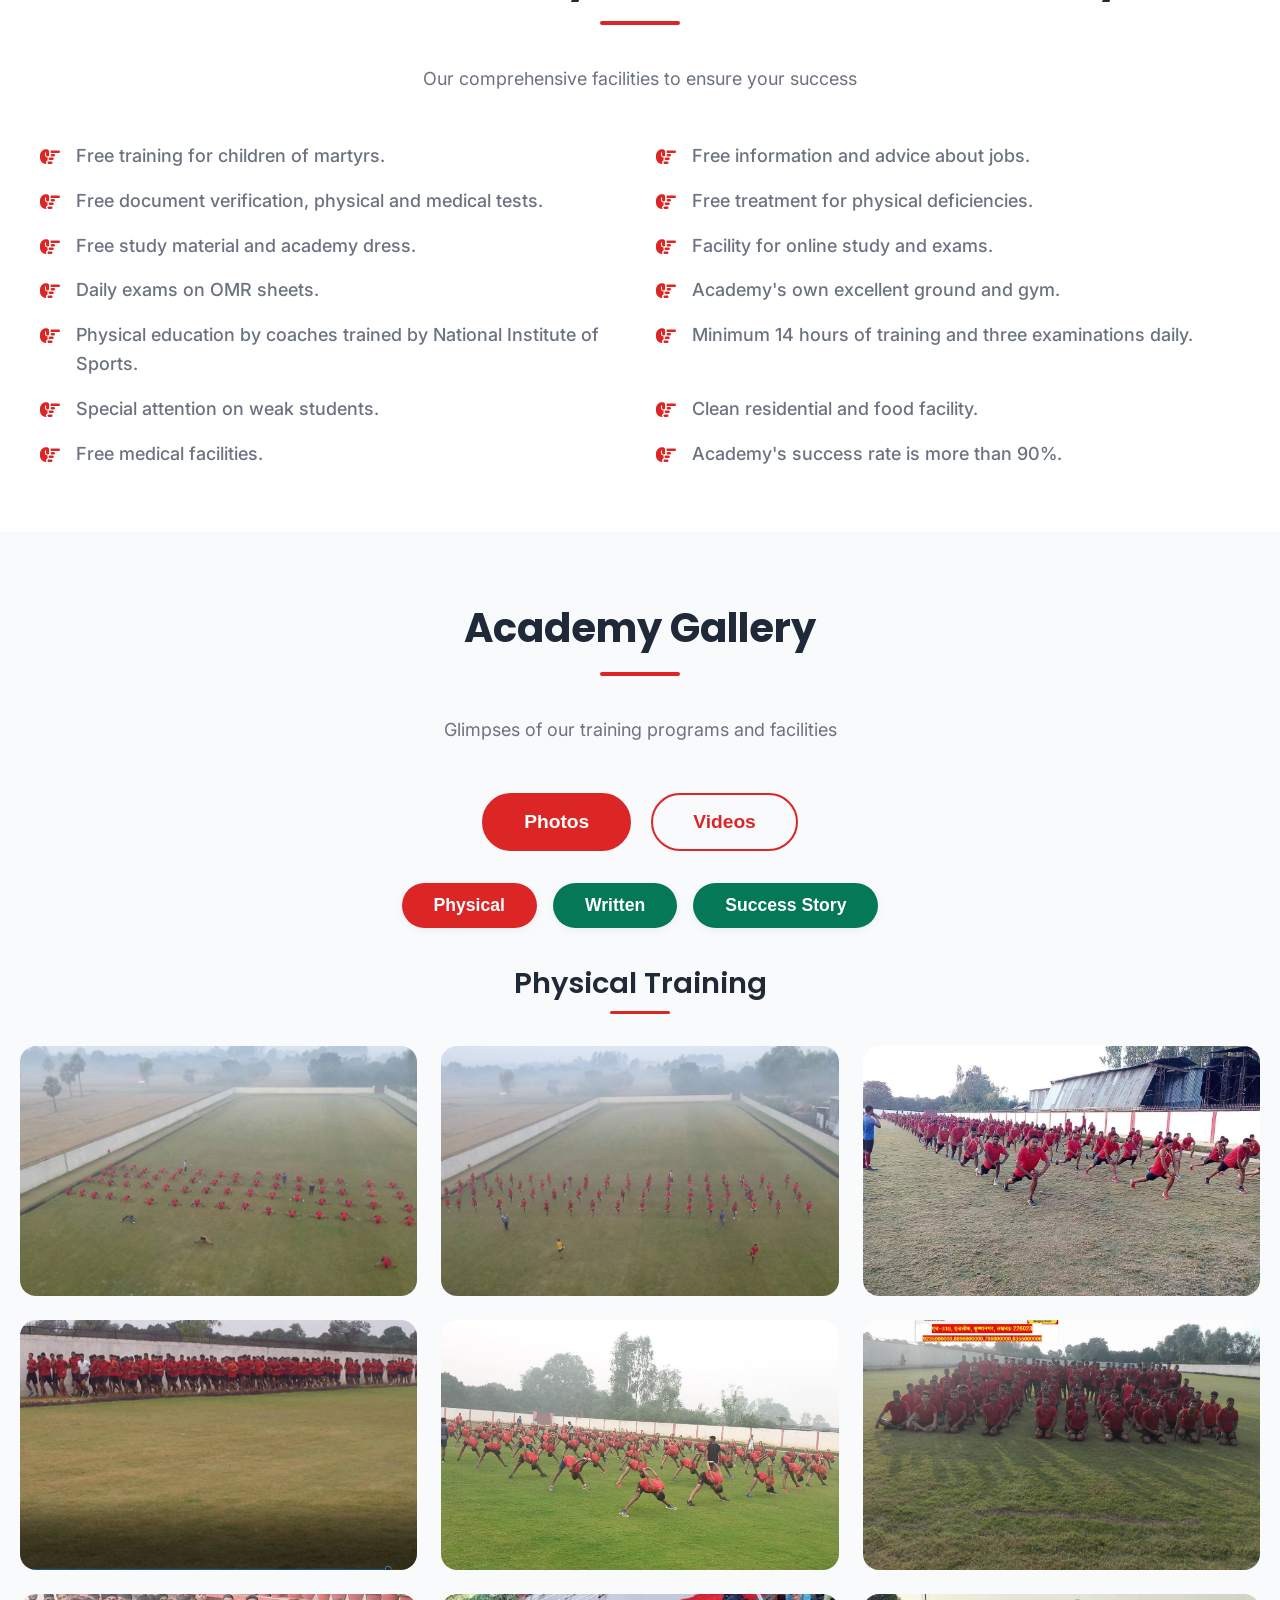
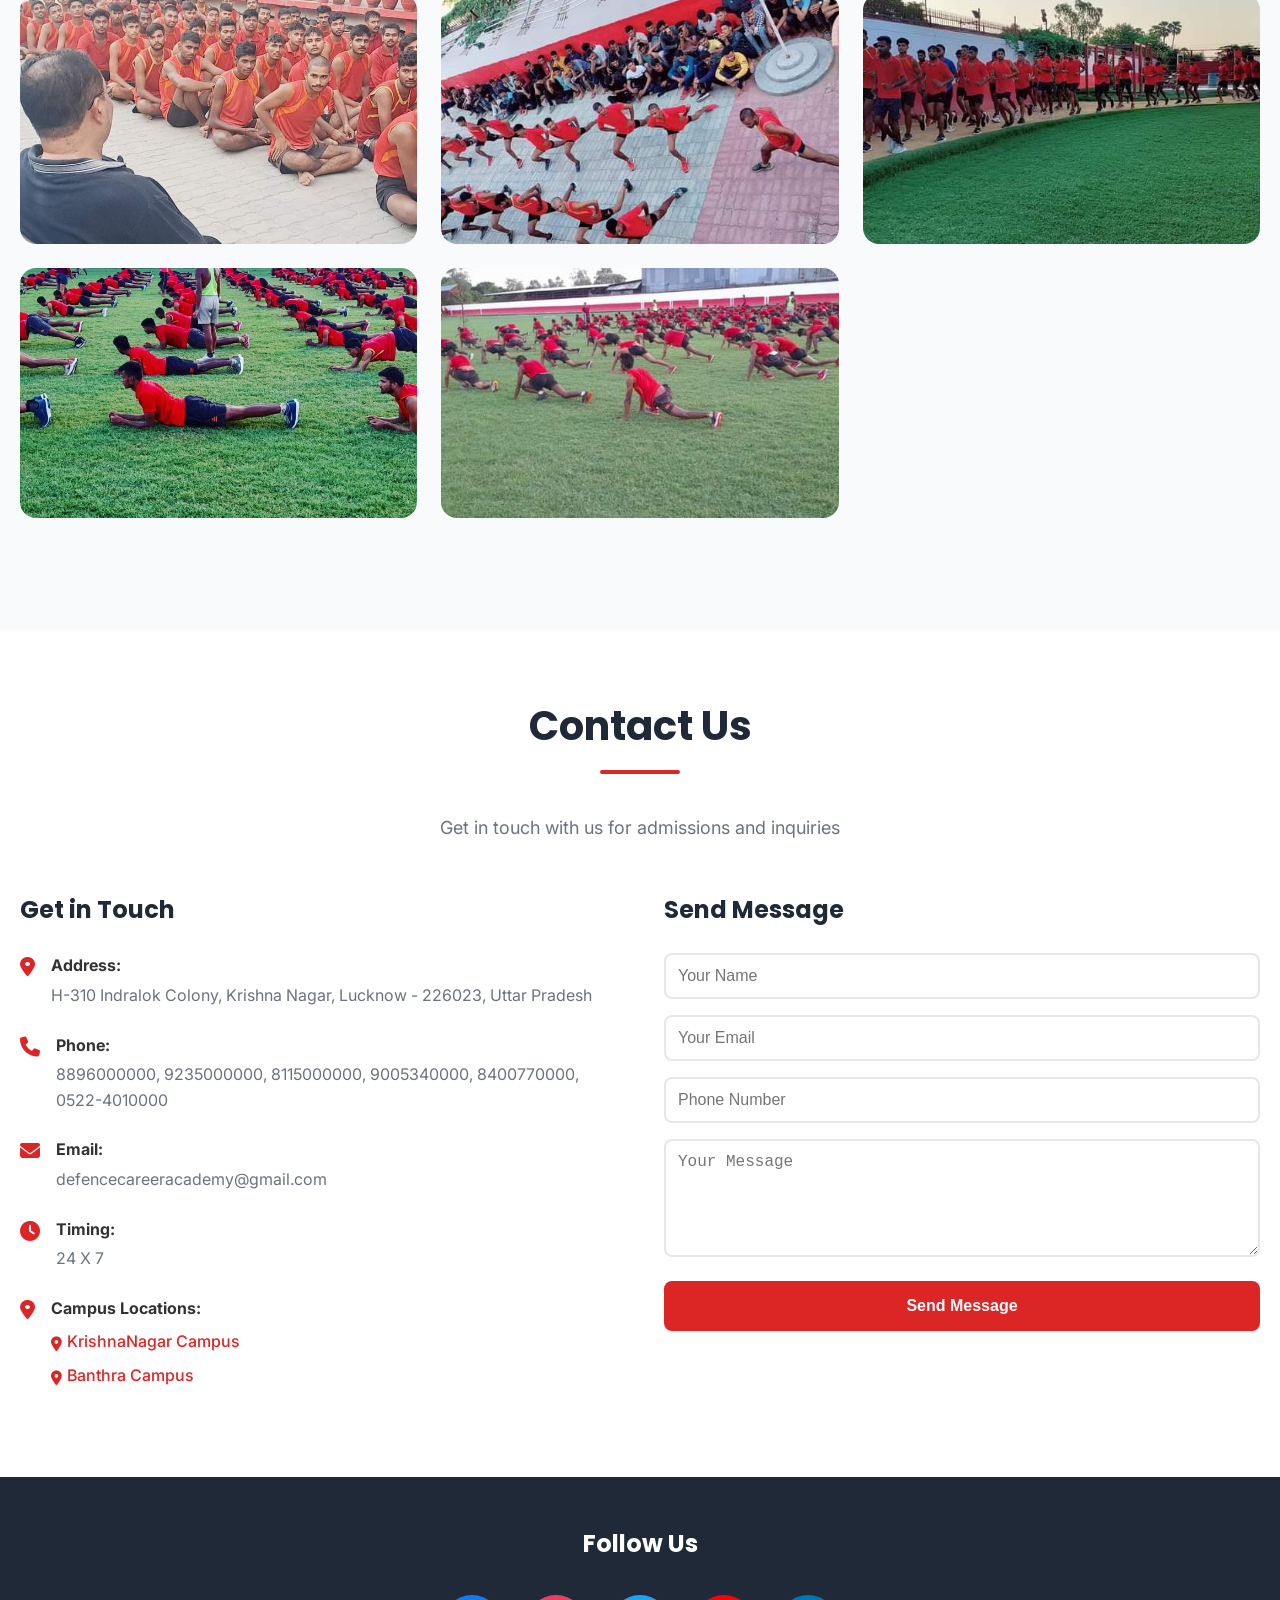
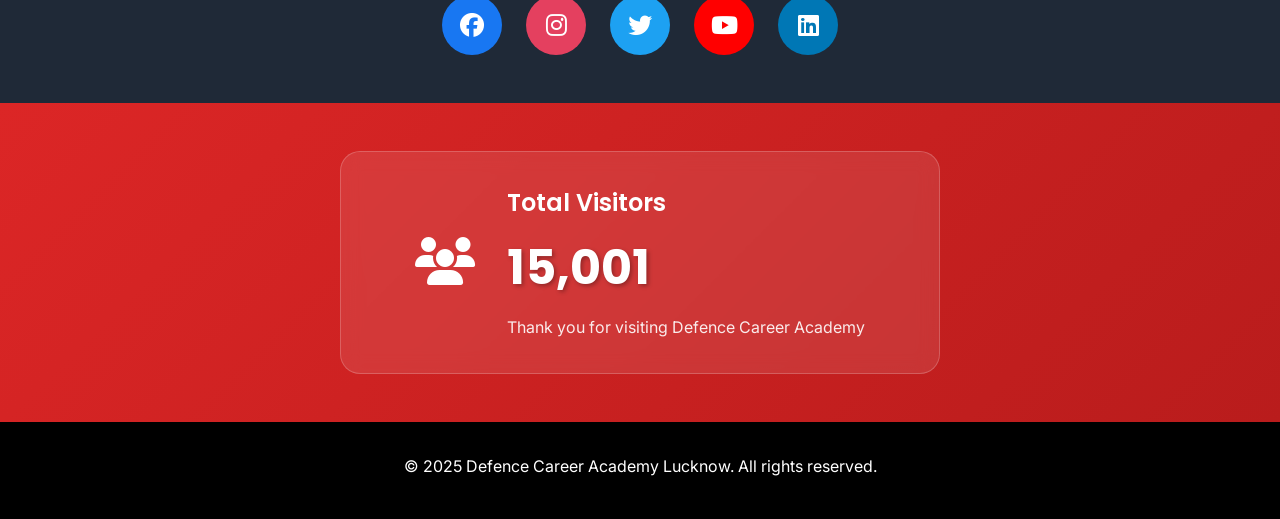
==== commit 32341bfd: "mobile number deleted old one" ====
--- a/index.html
+++ b/index.html
@@ -4,6 +4,33 @@
     <meta charset="UTF-8">
     <meta name="viewport" content="width=device-width, initial-scale=1.0">
     <title>Defence Career Academy Lucknow </title>
+
+<!-- Meta Title -->
+<title>Defence Career Academy | Prepare for Indian Defence Services</title>
+
+<!-- Meta Description -->
+<meta name="description" content="Join Defence Career Academy to prepare for Indian Defence Services like NDA, CDS, AFCAT,Army GD, Tradesman,Nurshing Assistant, SSC, and other defence exams. Expert guidance, structured coaching, and success-oriented training.">
+
+<!-- Meta Keywords (optional, less important for SEO now) -->
+<meta name="keywords" content="Defence Career Academy, NDA Coaching, CDS Coaching, AFCAT Preparation, Defence Exams, Indian Army, Indian Navy, Indian Air Force ,Army GD, Tradesman,Nurshing Assistant, SSC">
+
+<!-- Open Graph / Social Media Meta -->
+<meta property="og:title" content="Defence Career Academy | Prepare for Indian Defence Services">
+<meta property="og:description" content="Expert coaching for NDA, CDS,Army GD, Tradesman,Nurshing Assistant, SSC,  AFCAT,  other defence exams. Join Defence Career Academy to achieve your dream career in Indian Defence Services.">
+<meta property="og:type" content="website">
+<meta property="og:url" content="https://dcalucknow.com">
+<meta property="og:image" content="https://dcalucknow.com/img9.jpeg">
+
+<!-- Twitter Card -->
+<meta name="twitter:card" content="summary_large_image">
+<meta name="twitter:title" content="Defence Career Academy | Prepare for Indian Defence Services">
+<meta name="twitter:description" content="Join Defence Career Academy for expert coaching in NDA, CDS,Army GD, Tradesman,Nurshing Assistant, SSC, AFCAT, and other defence exams. Start your journey towards a defence career today!">
+<meta name="twitter:image" content="https://dcalucknow.com/img9.jpeg">
+
+
+
+
+
     <meta name="description" content="Defence Career Academy Lucknow(dca lucknow) offers comprehensive coaching for NDA, CDS,Army,Navy,Airforce, AFCAT, and SSB. Join India's premier defence training institute with expert faculty and world-class facilities and Excellence in Defence Training.">
     <link href="https://fonts.googleapis.com/css2?family=Poppins:wght@300;400;500;600;700&family=Inter:wght@300;400;500;600&display=swap" rel="stylesheet">
     <link rel="stylesheet" href="https://cdnjs.cloudflare.com/ajax/libs/font-awesome/6.4.0/css/all.min.css">
@@ -485,18 +512,11 @@
                         <i class="fas fa-phone"></i>
                         <div>
                             <strong data-en="Phone:" data-hi="फोन:">Phone:</strong>
-                            <p>8564000000,
-                                8565000000,
+                            <p>
                                 8896000000,
                                 9235000000,
-                                7786000OO0,
                                 8115000000,
-                                8355000000,
-                                8924000000,
-                                9005400000,
-                                7388400000,
                                 9005340000,
-                                7388880000,
                                 8400770000,
                                 0522-4010000</p>
                         </div>
--- a/styles.css
+++ b/styles.css
@@ -209,7 +209,7 @@
 .slide.active {
     opacity: 1;
 }
-
+ 
 .slide-overlay {
     position: absolute;
     top: 0;
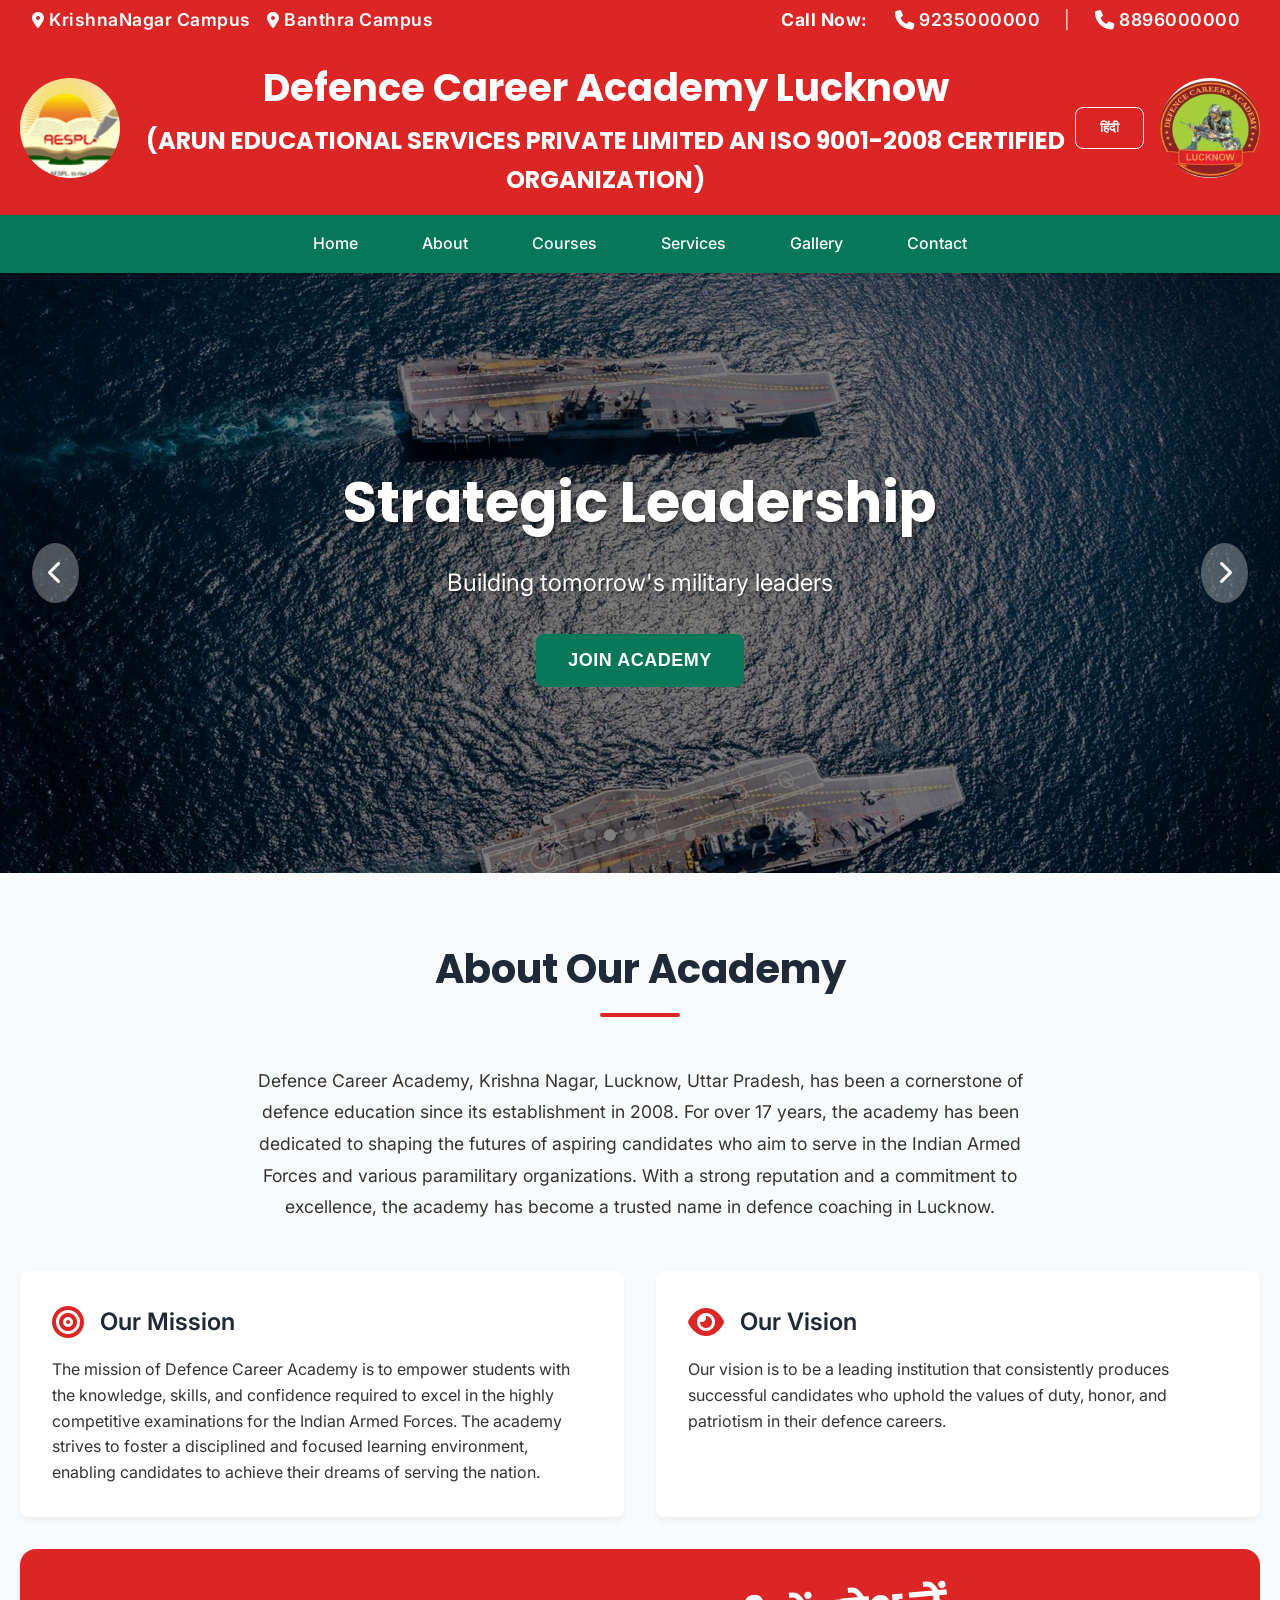
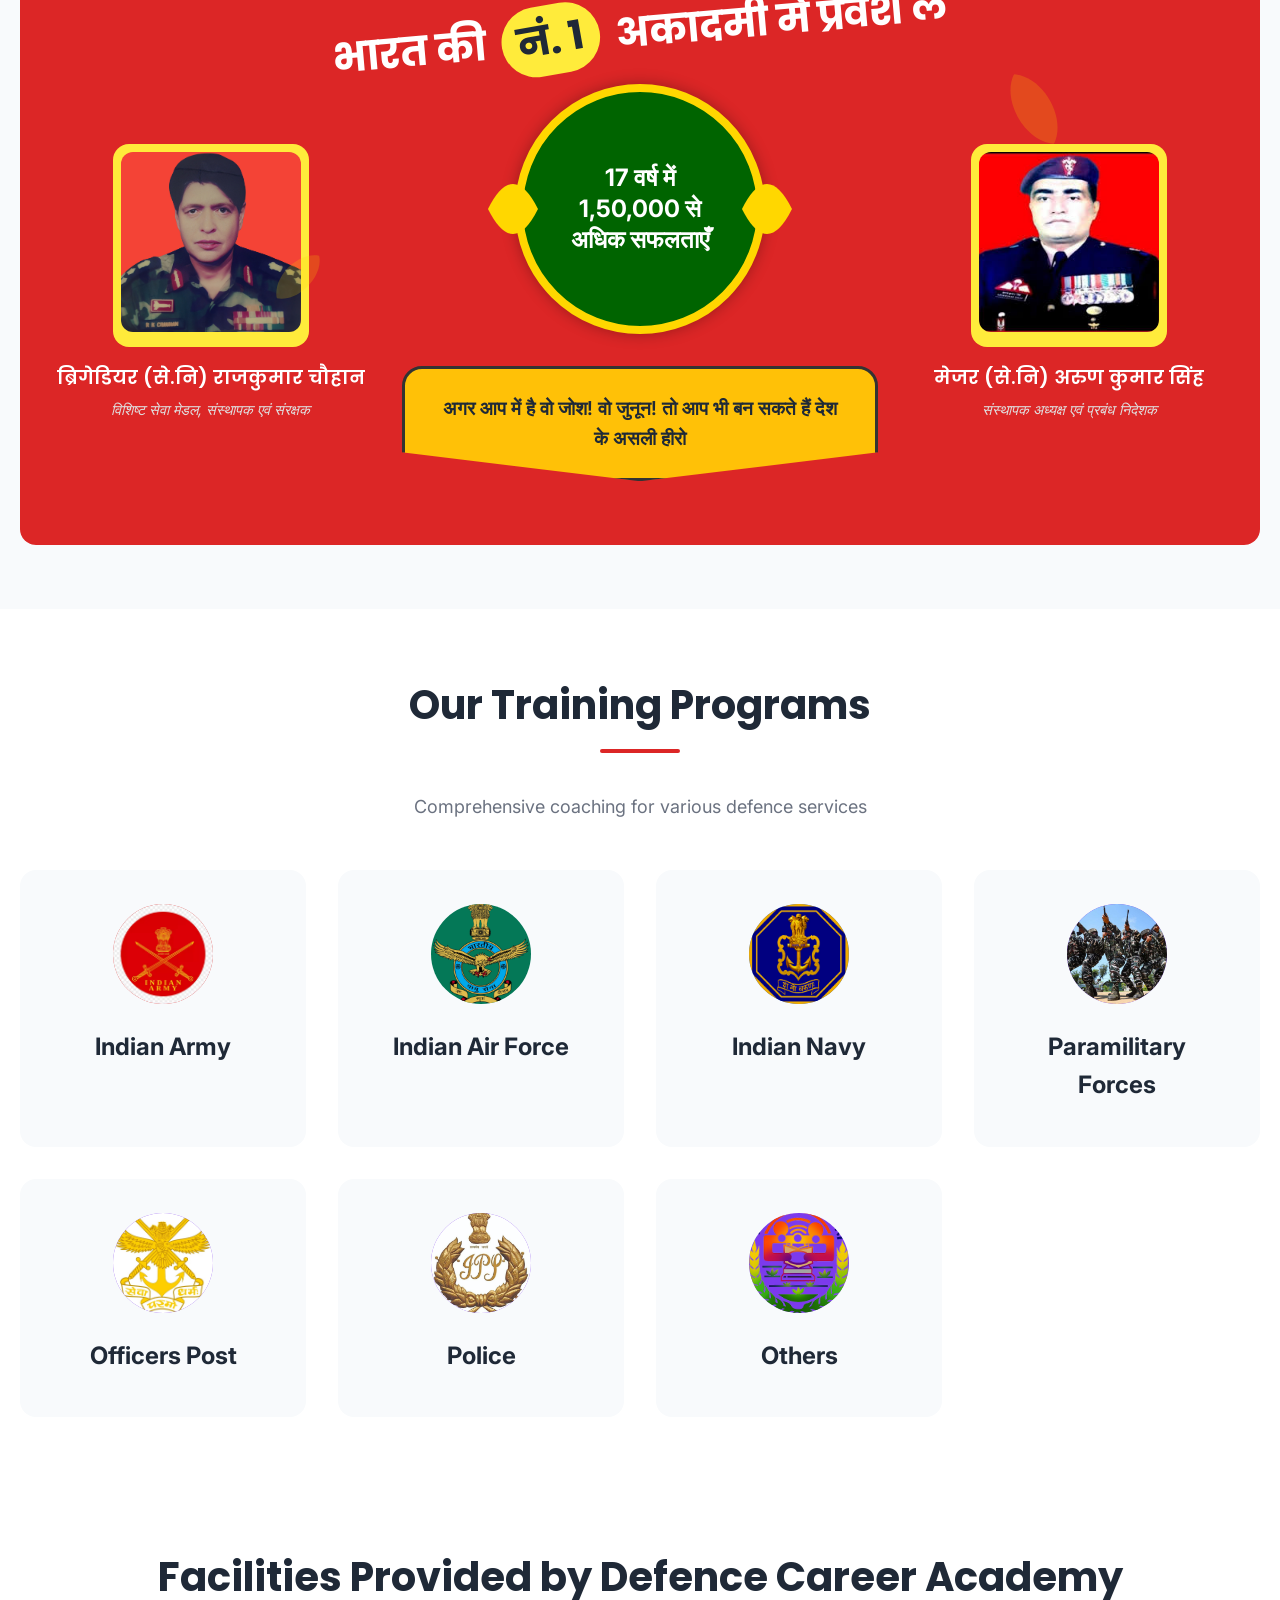
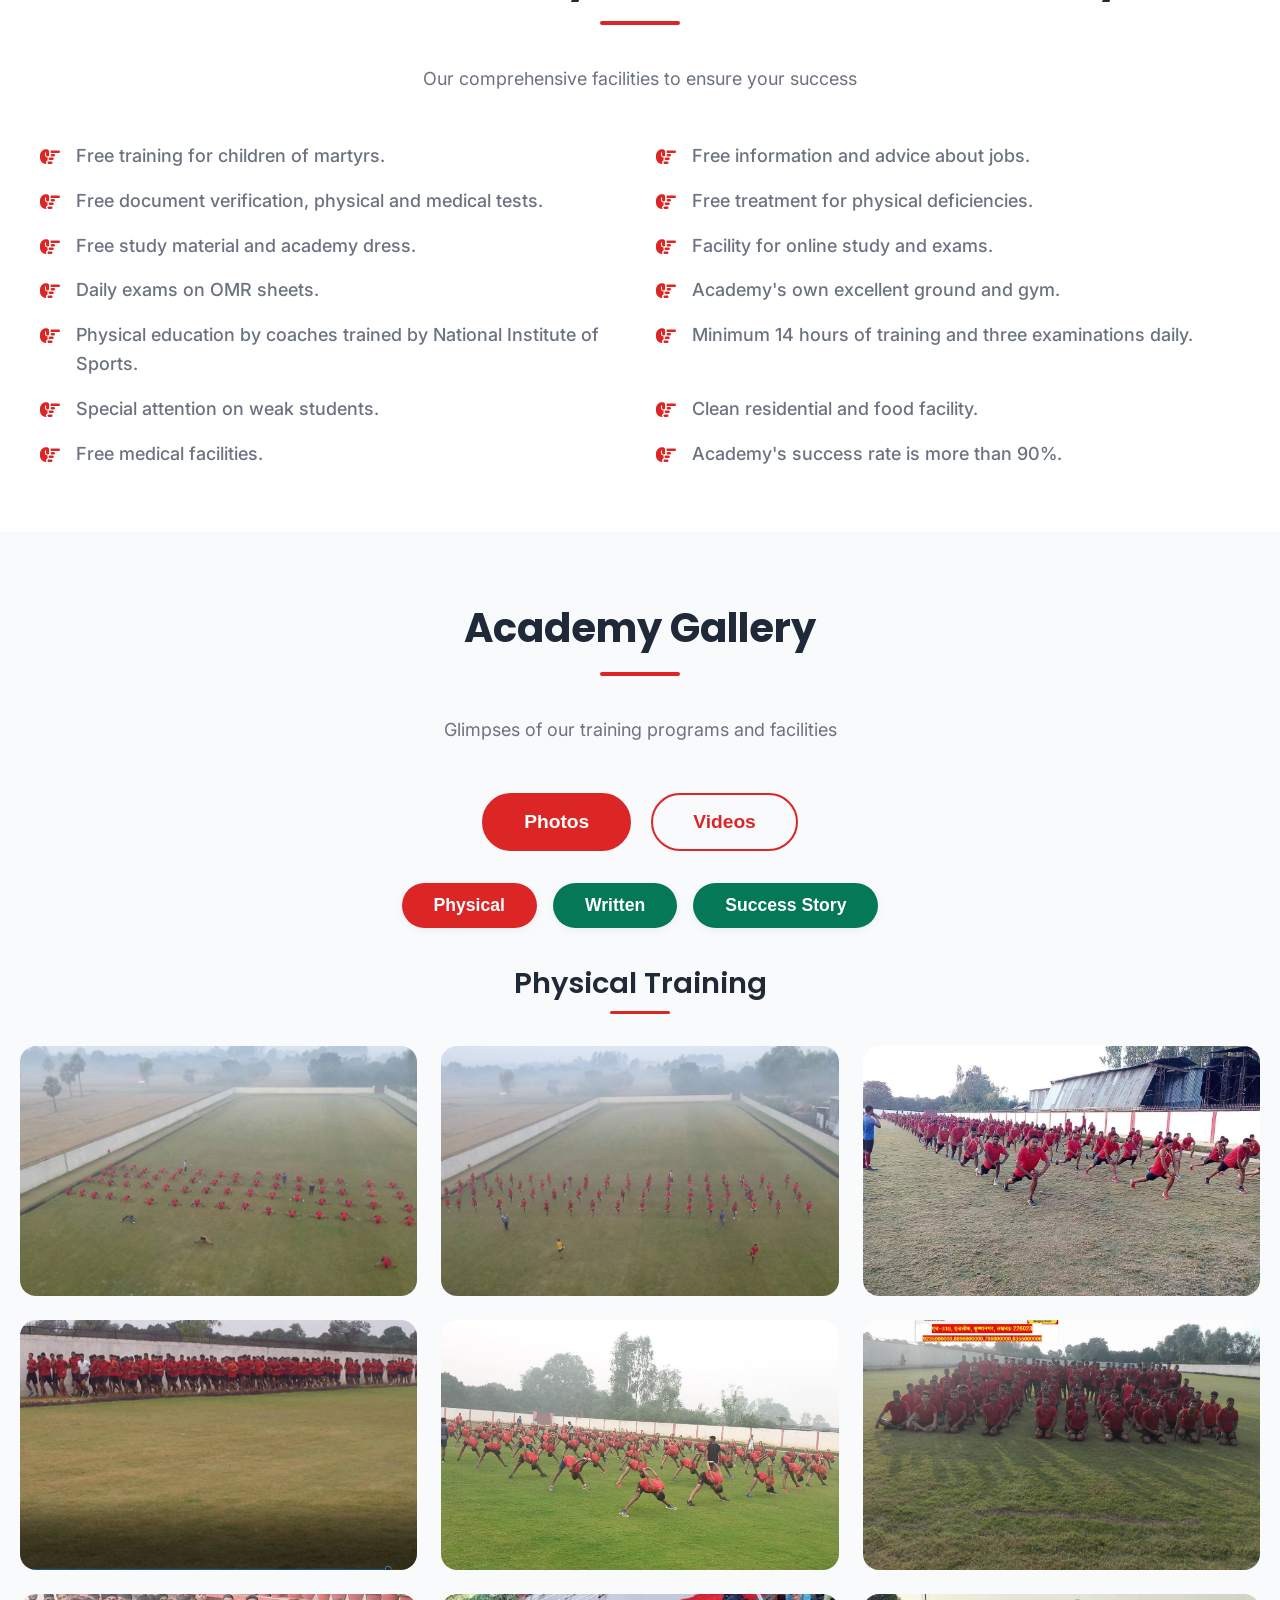
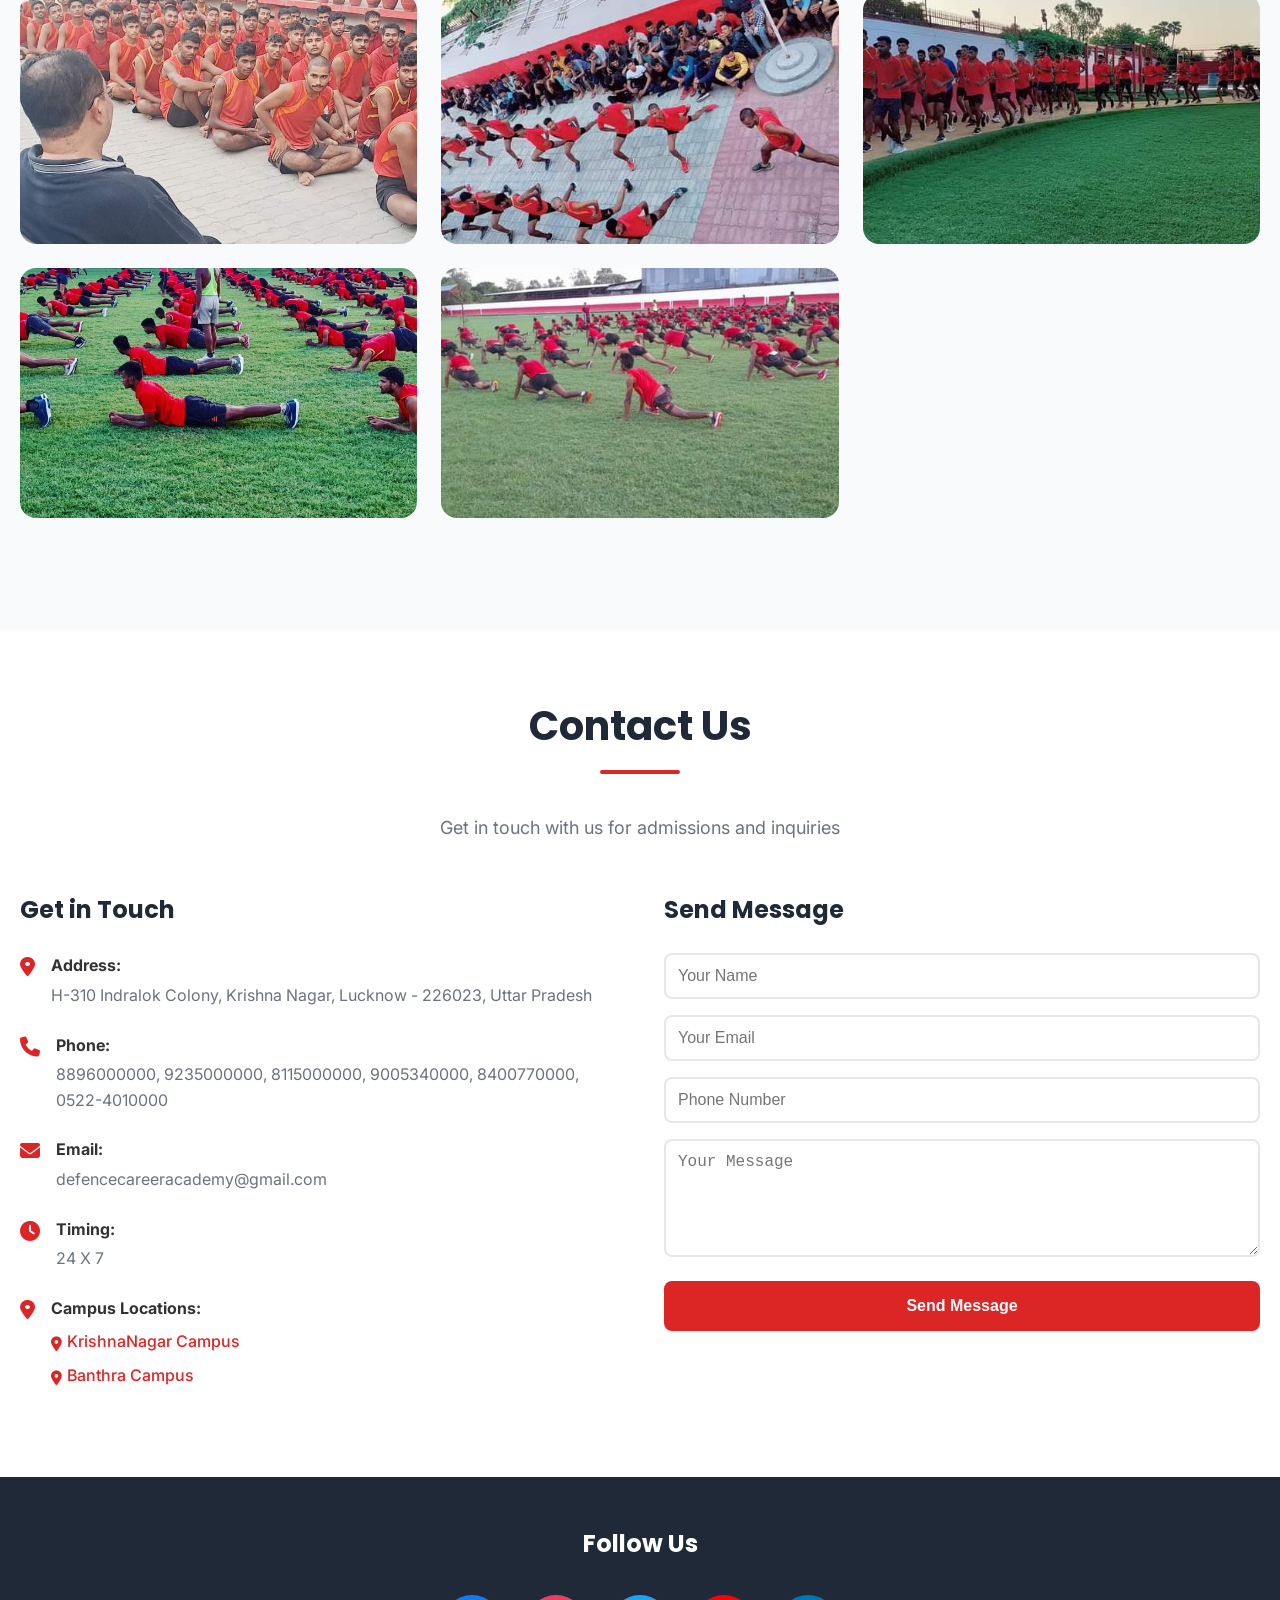
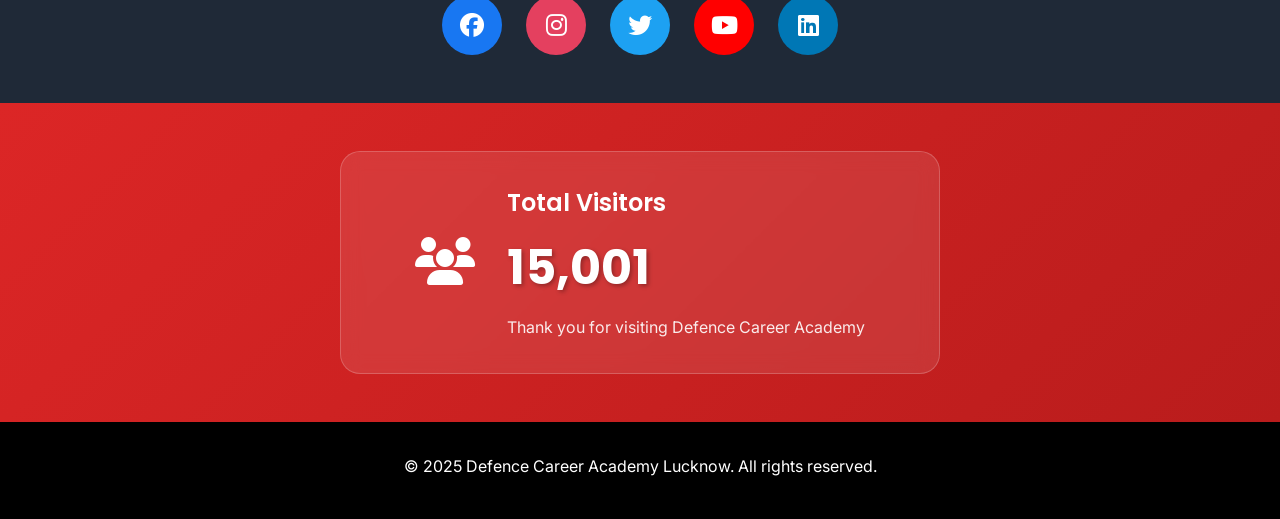
==== commit 89204f6f: "mobile number change" ====
--- a/index.html
+++ b/index.html
@@ -50,7 +50,7 @@
         </div>
         <div class="call-section">
             <span class="call-now-label">Call Now:</span>
-            <a href="tel:8115000000" class="call-link"><i class="fas fa-phone"></i> 8115000000</a>
+            <a href="tel:9235000000" class="call-link"><i class="fas fa-phone"></i> 9235000000</a>
             <span class="call-separator">|</span>
             <a href="tel:8896000000" class="call-link"><i class="fas fa-phone"></i> 8896000000</a>
         </div>
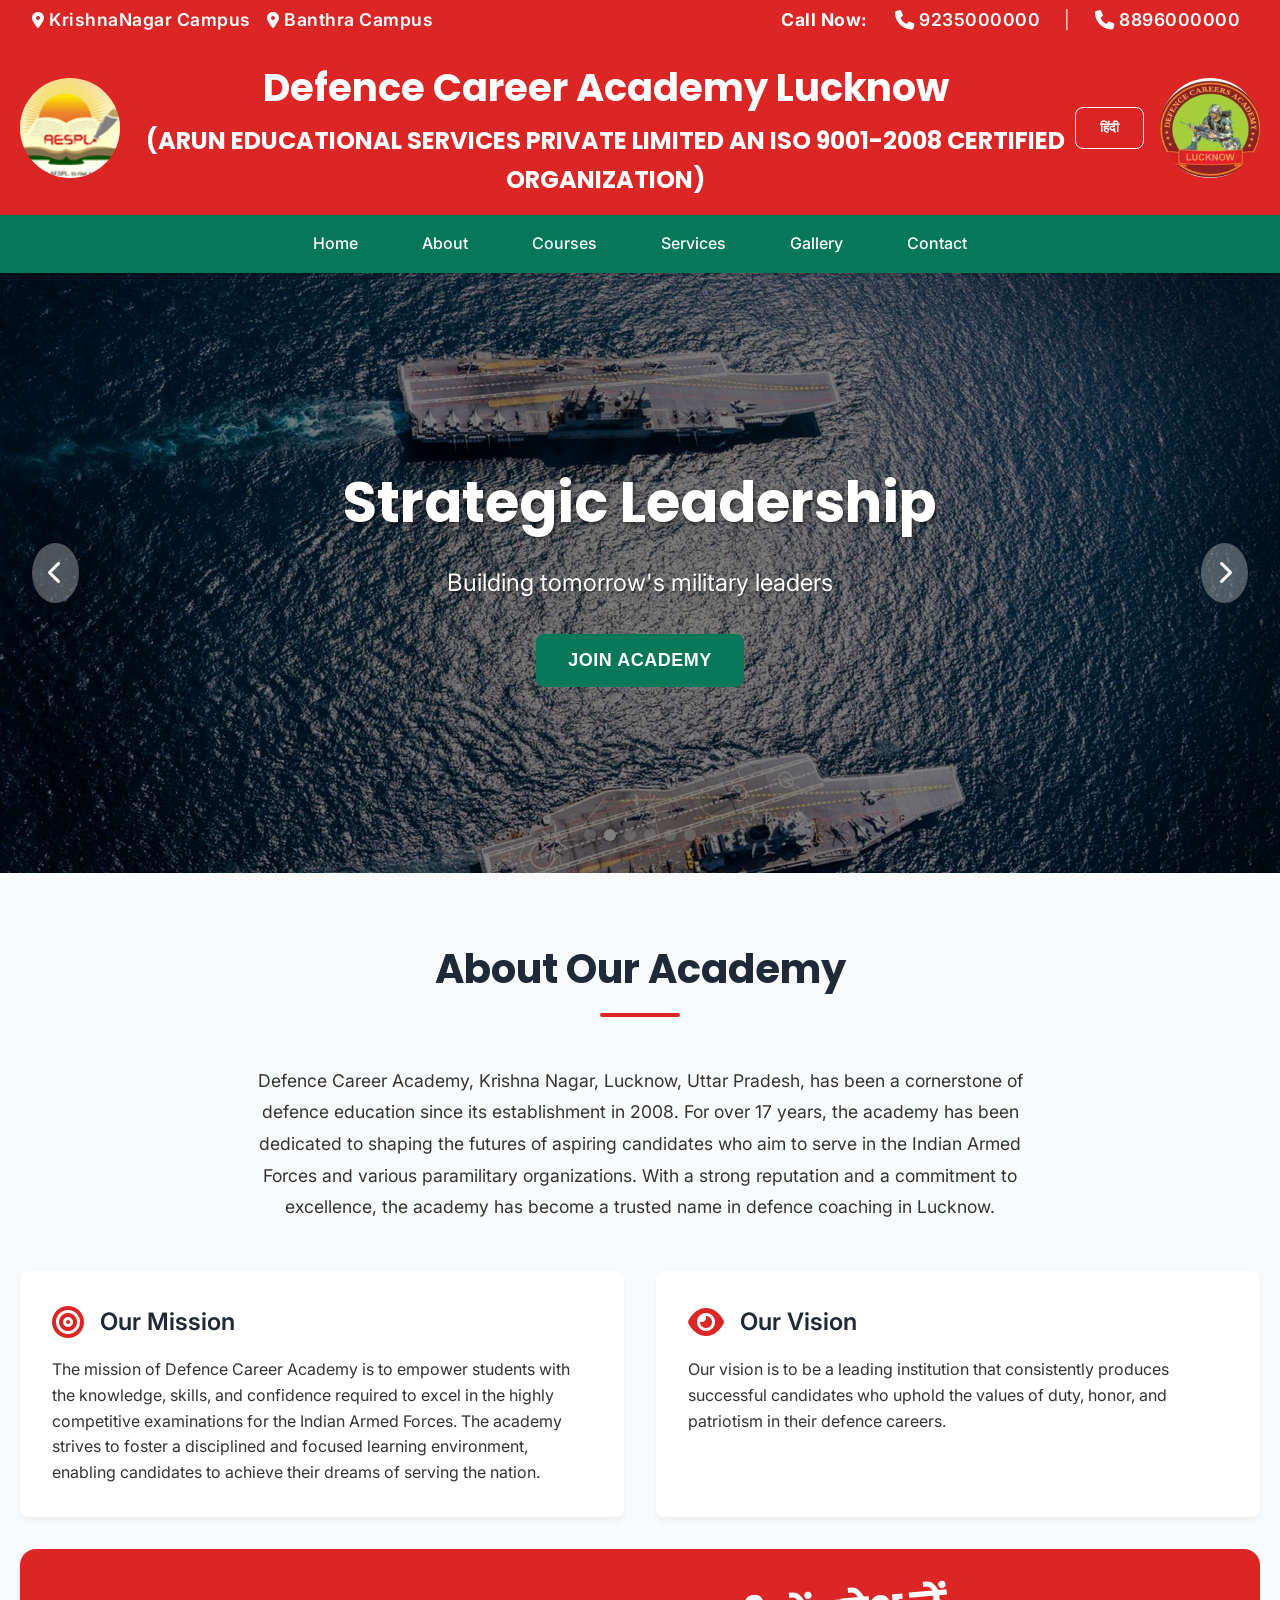
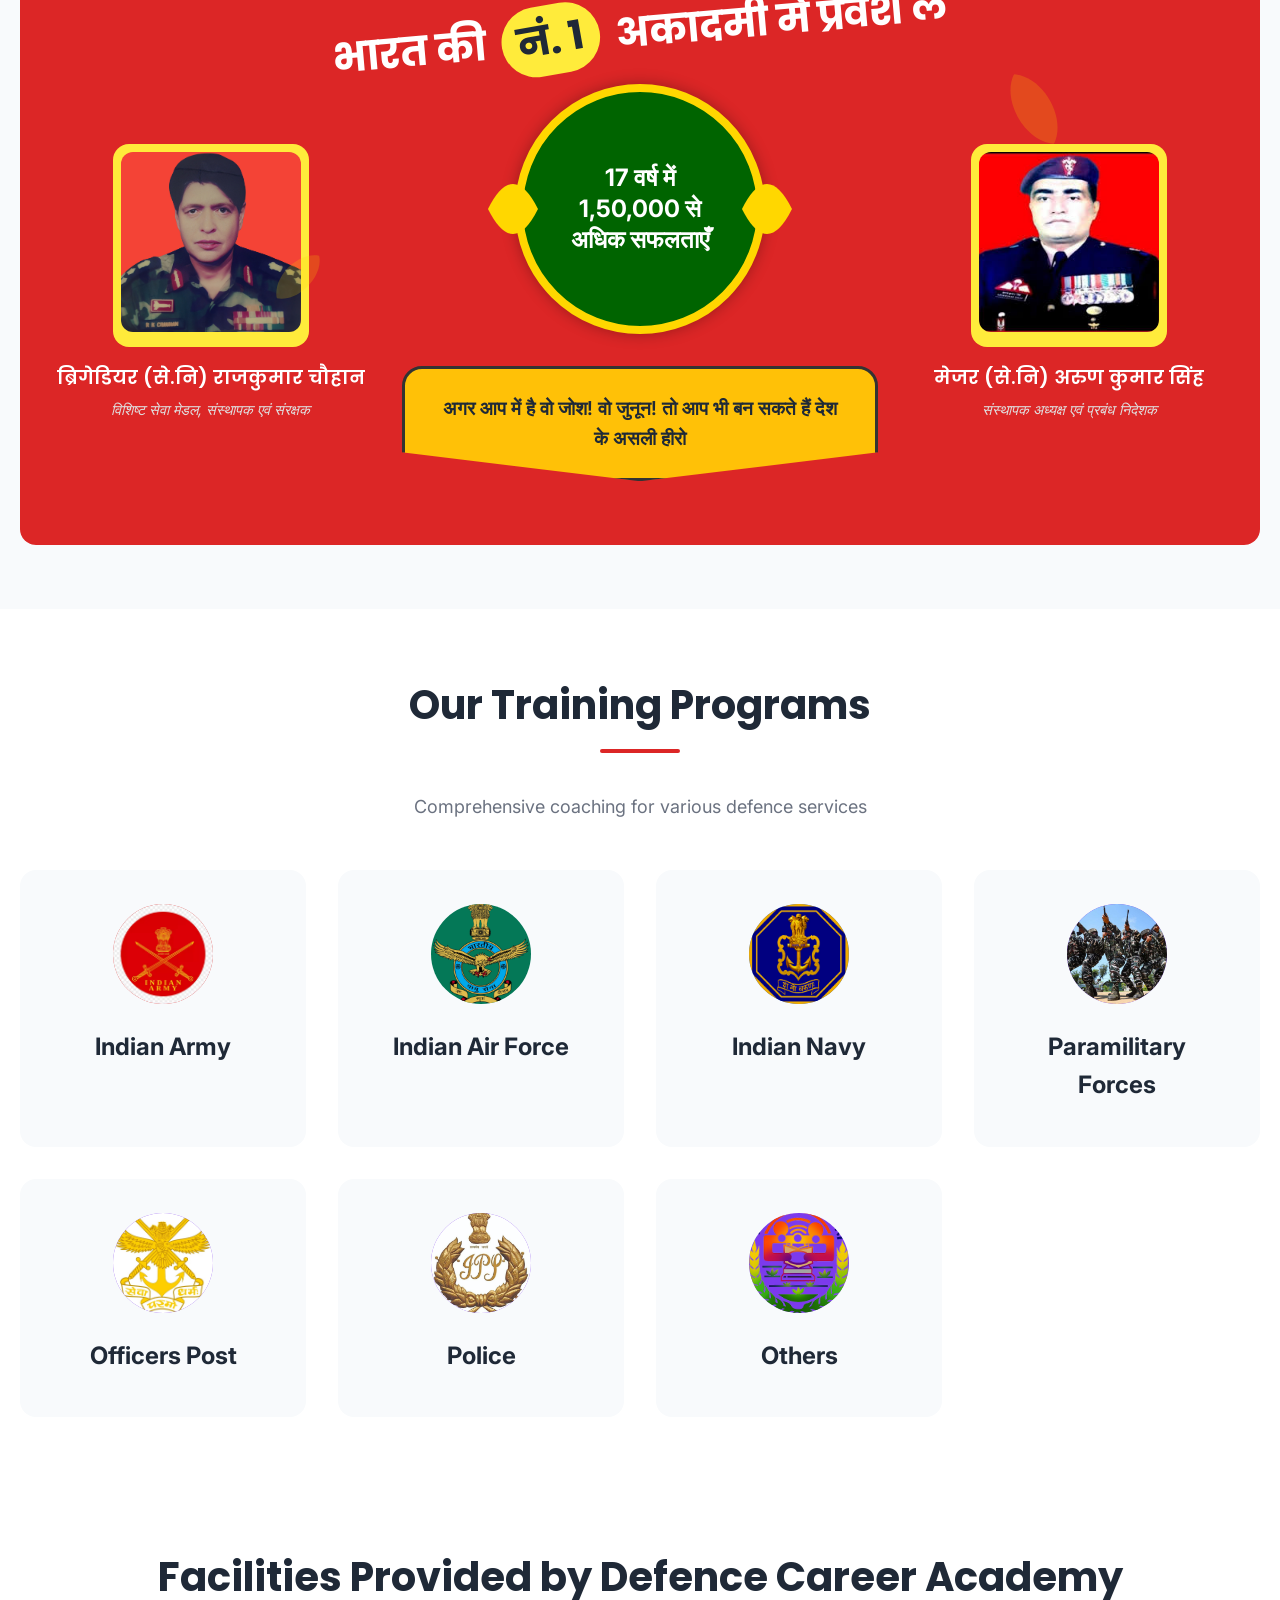
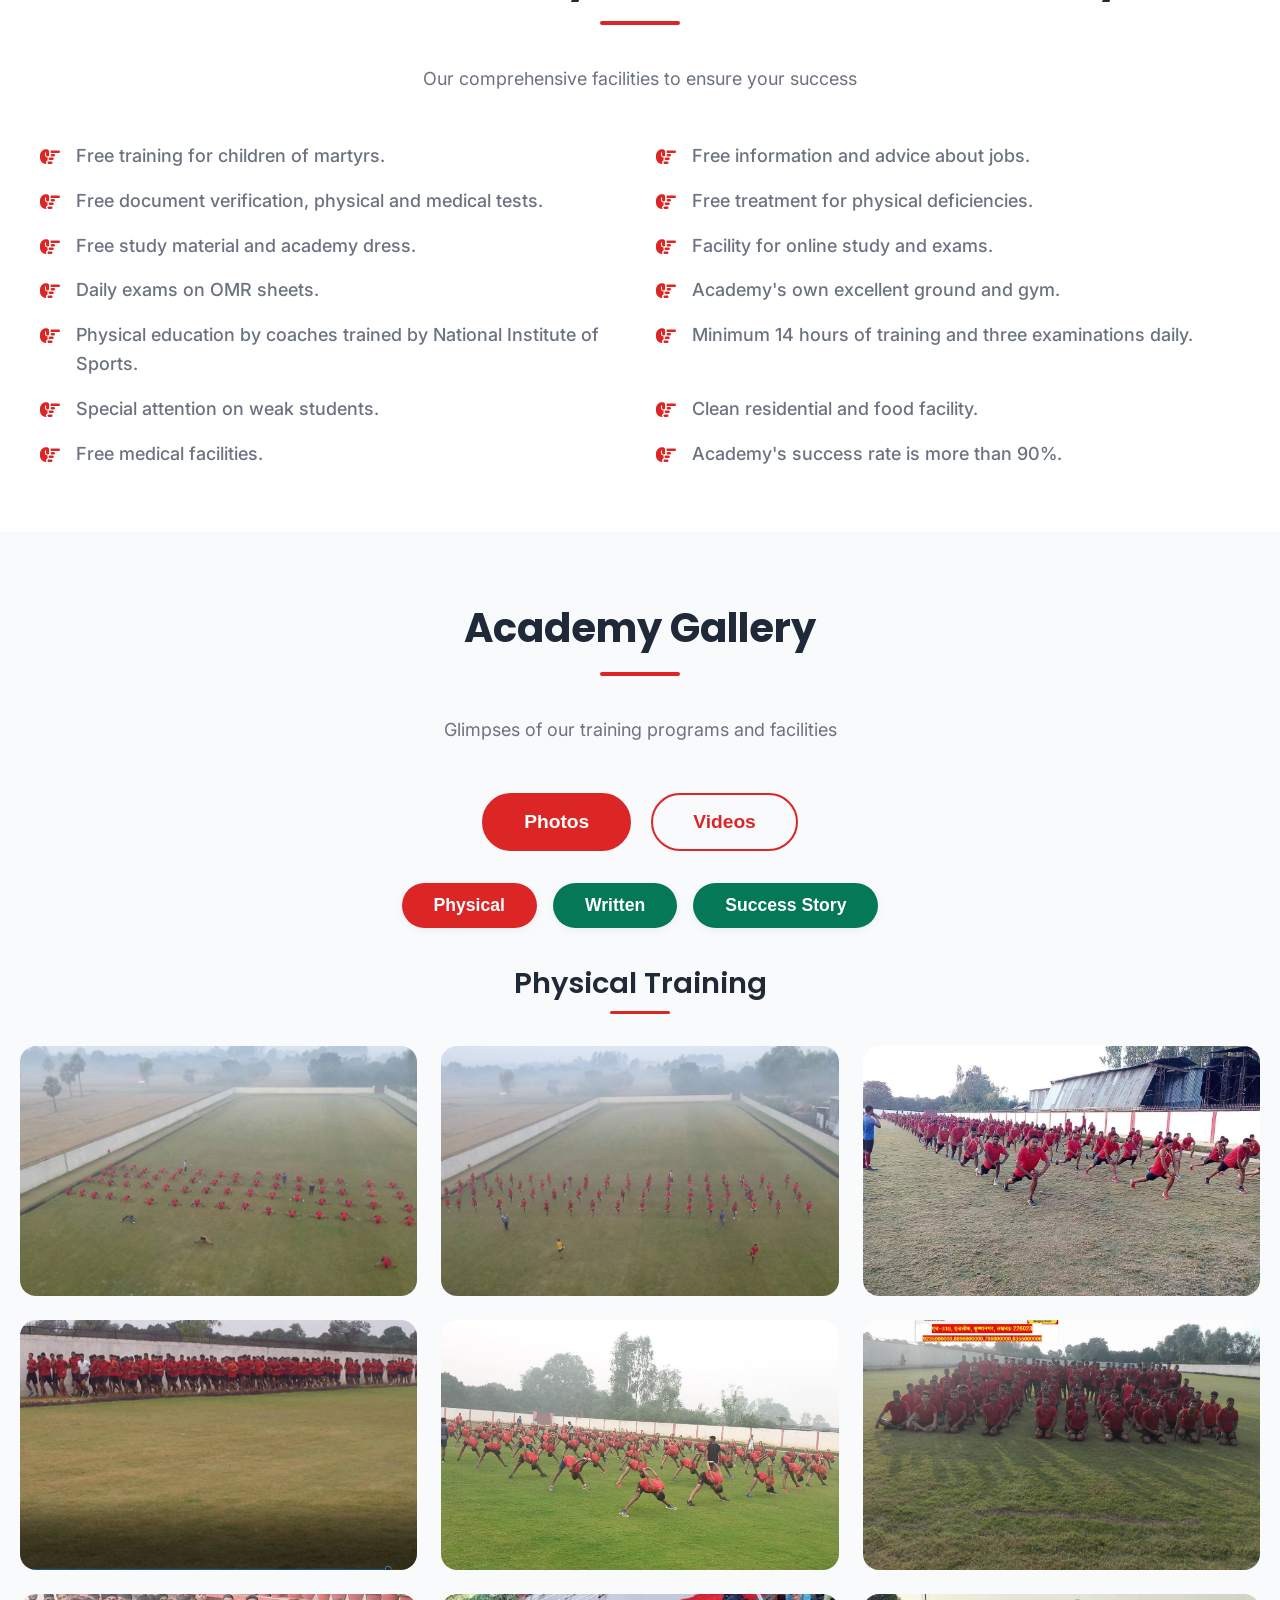
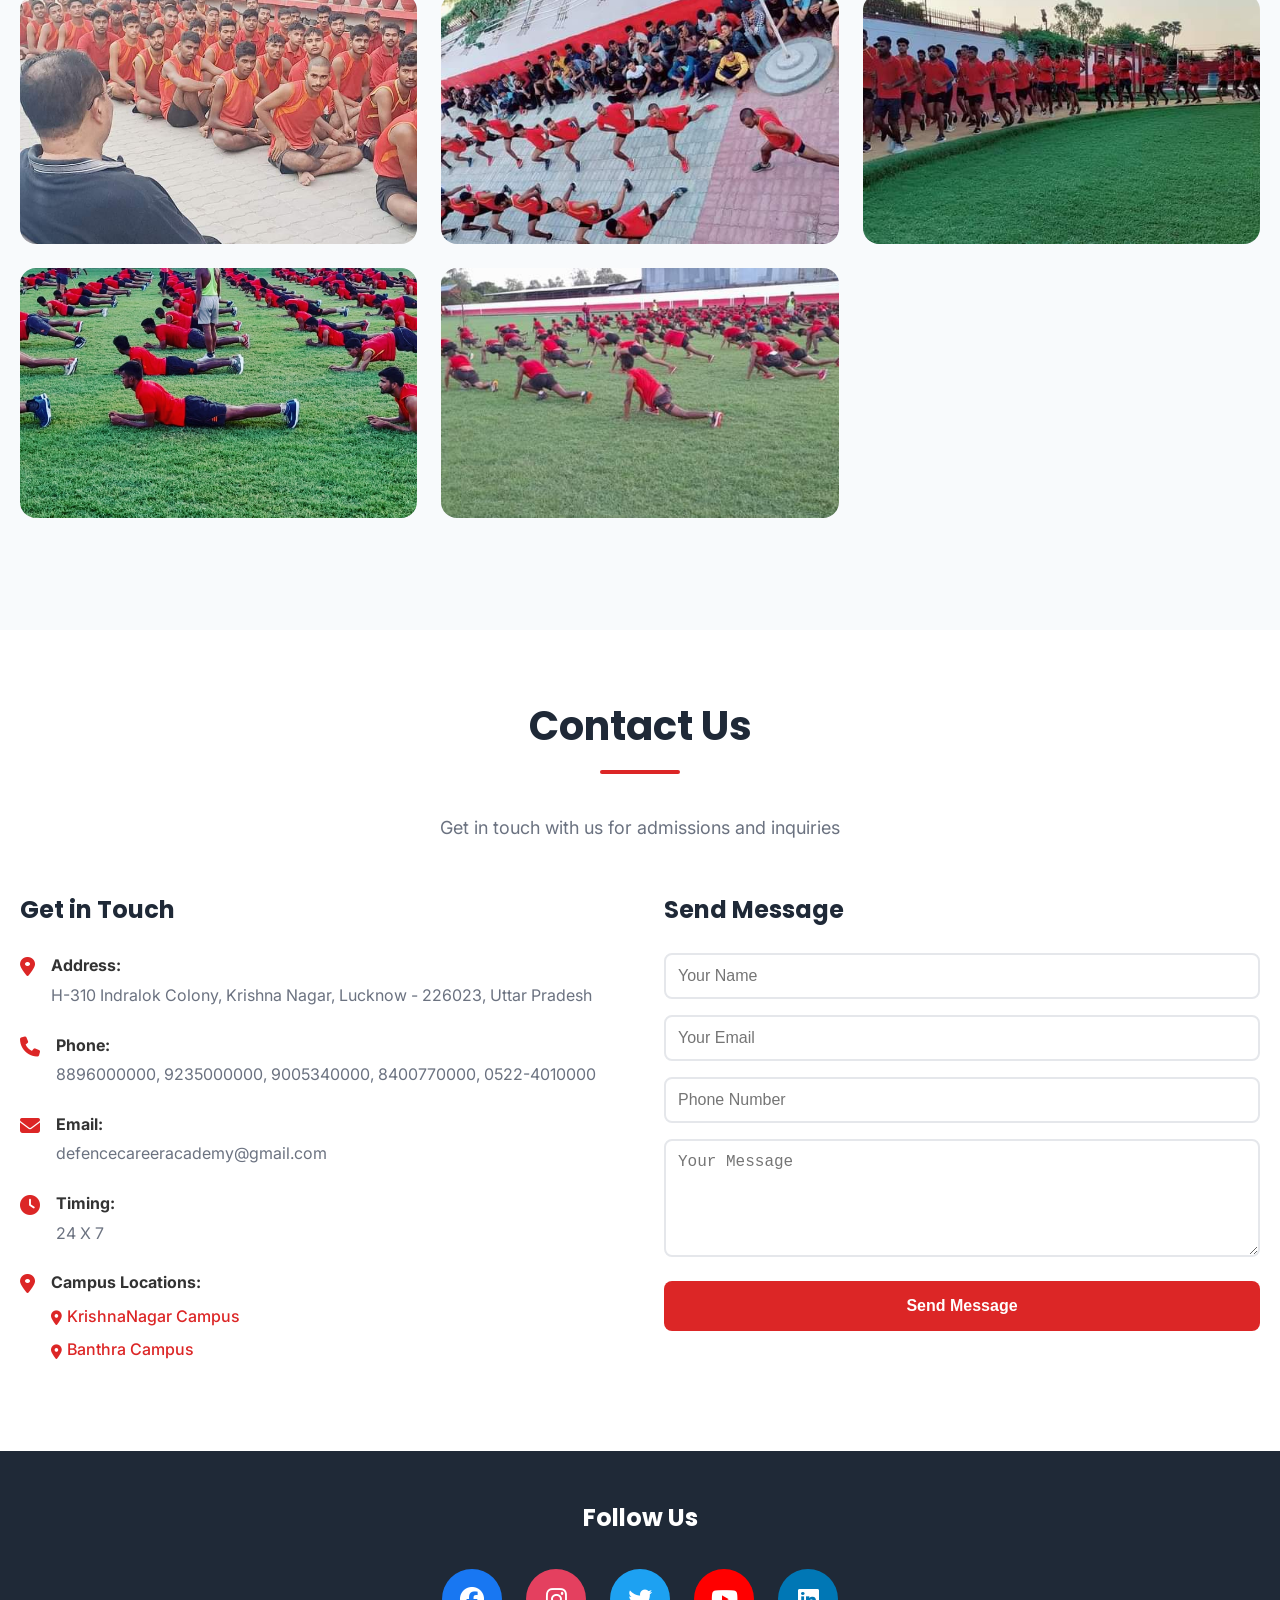
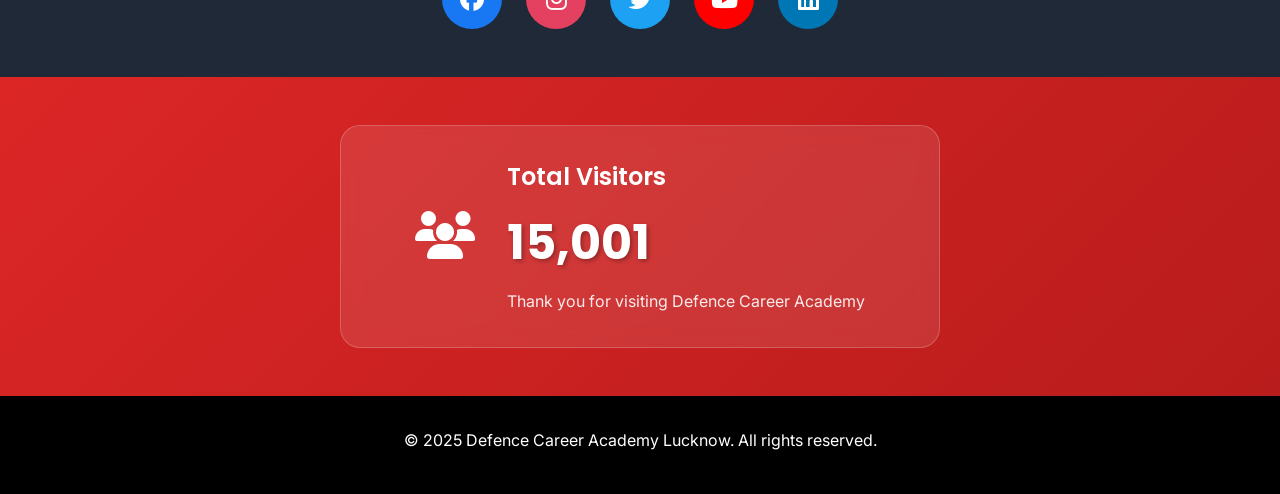
==== commit d951f823: "mobile number removed" ====
--- a/index.html
+++ b/index.html
@@ -515,7 +515,6 @@
                             <p>
                                 8896000000,
                                 9235000000,
-                                8115000000,
                                 9005340000,
                                 8400770000,
                                 0522-4010000</p>
